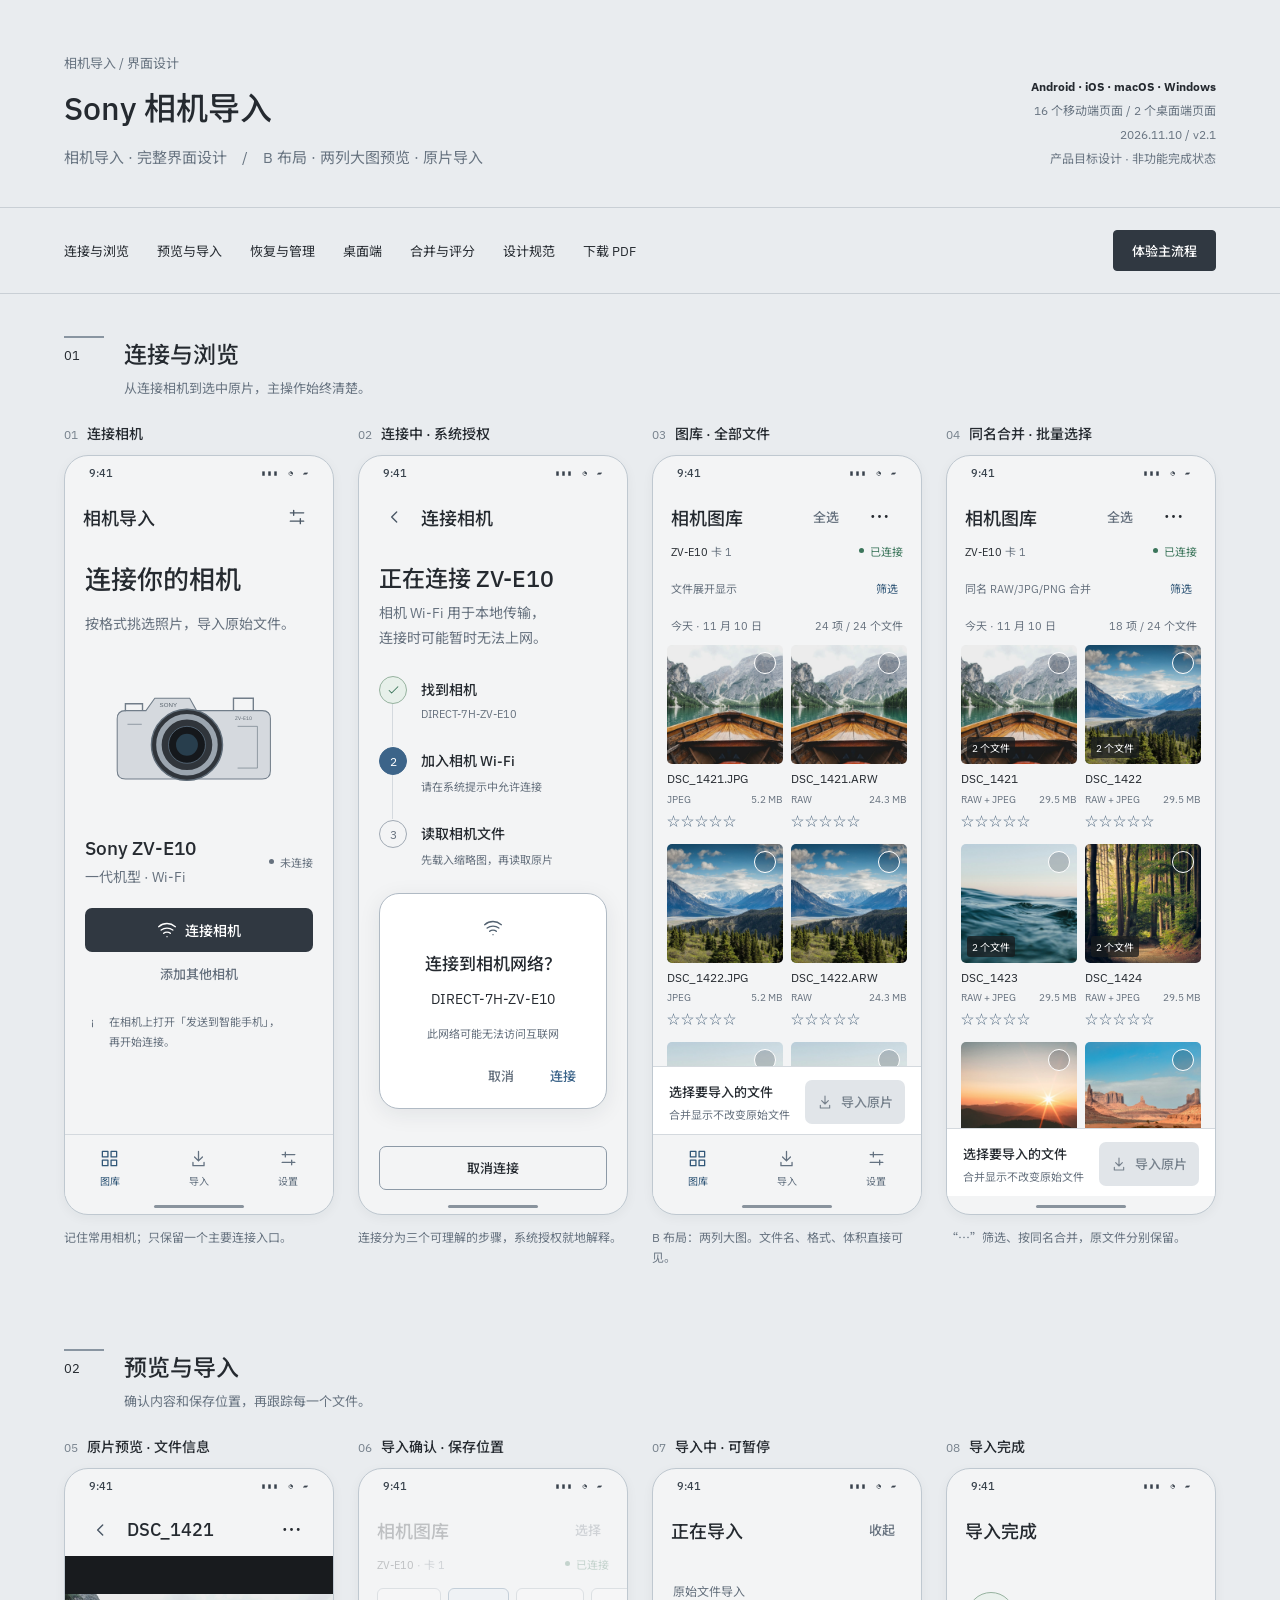
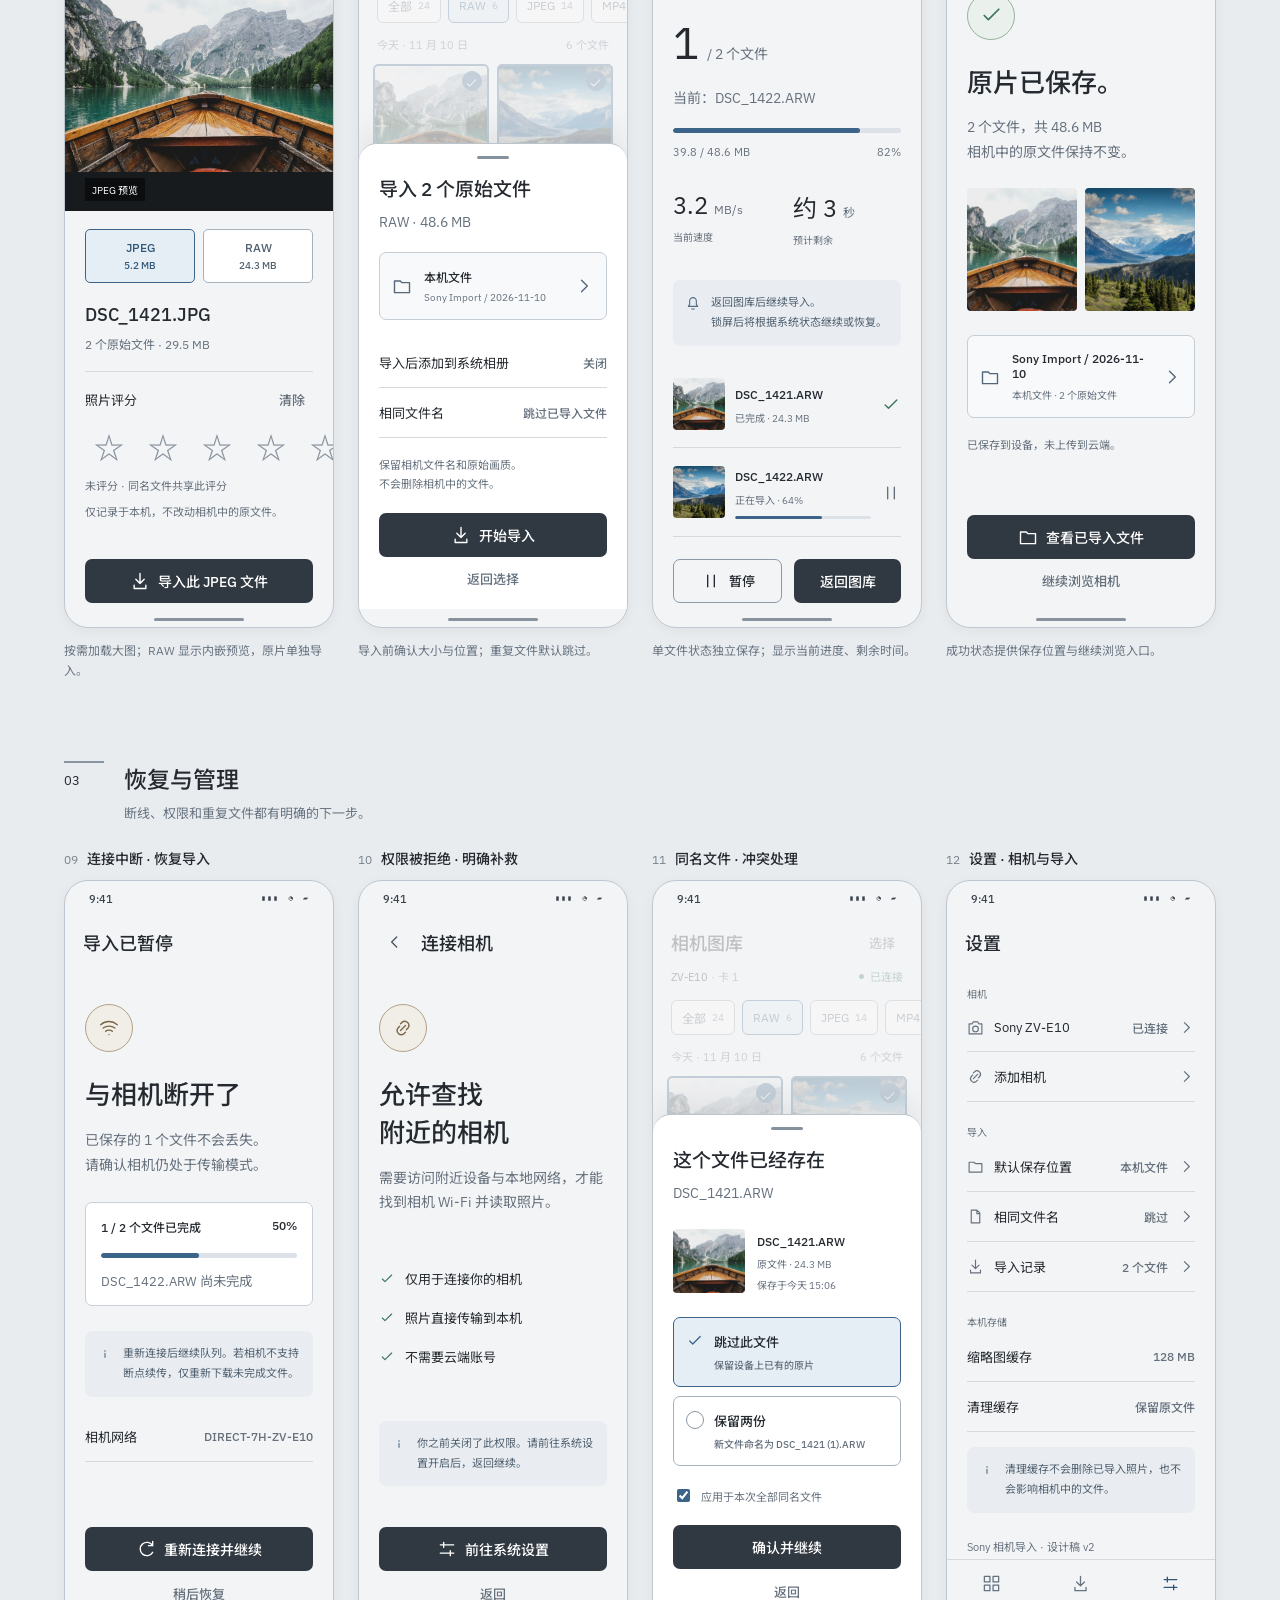
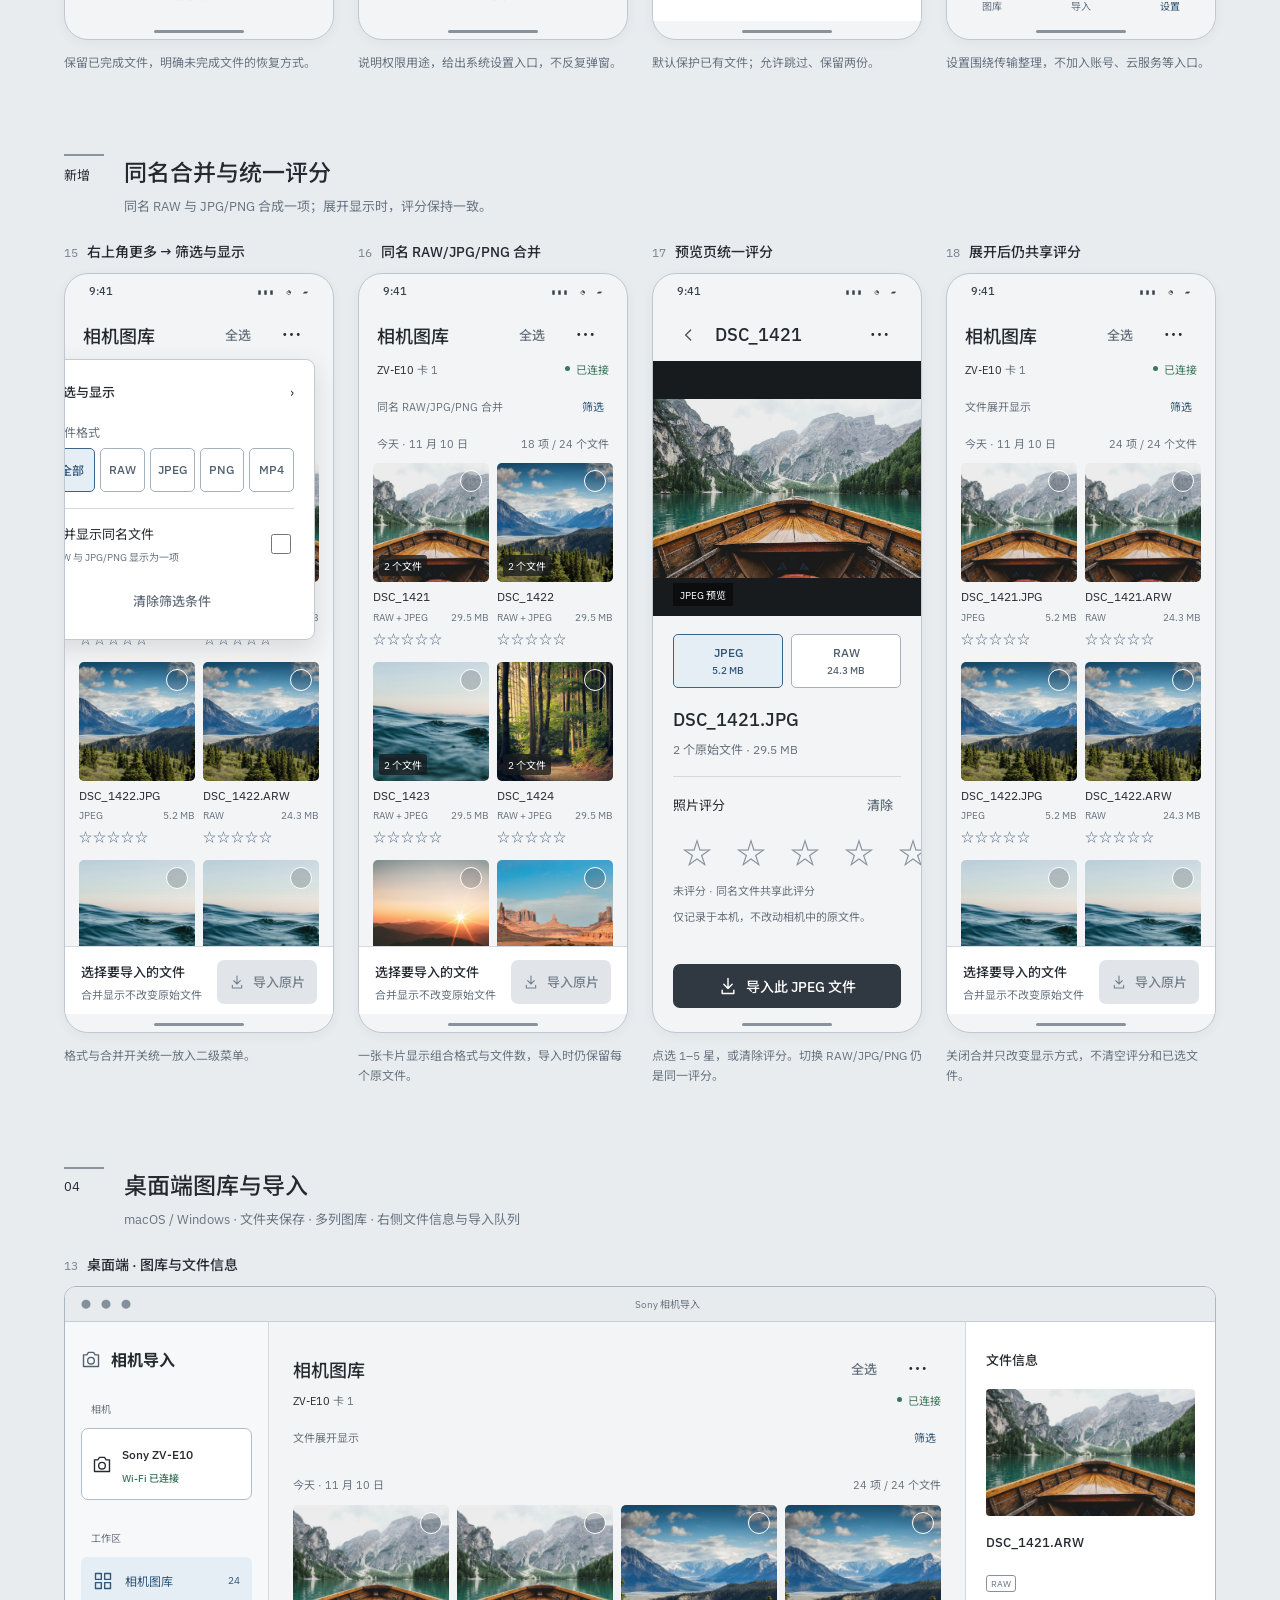
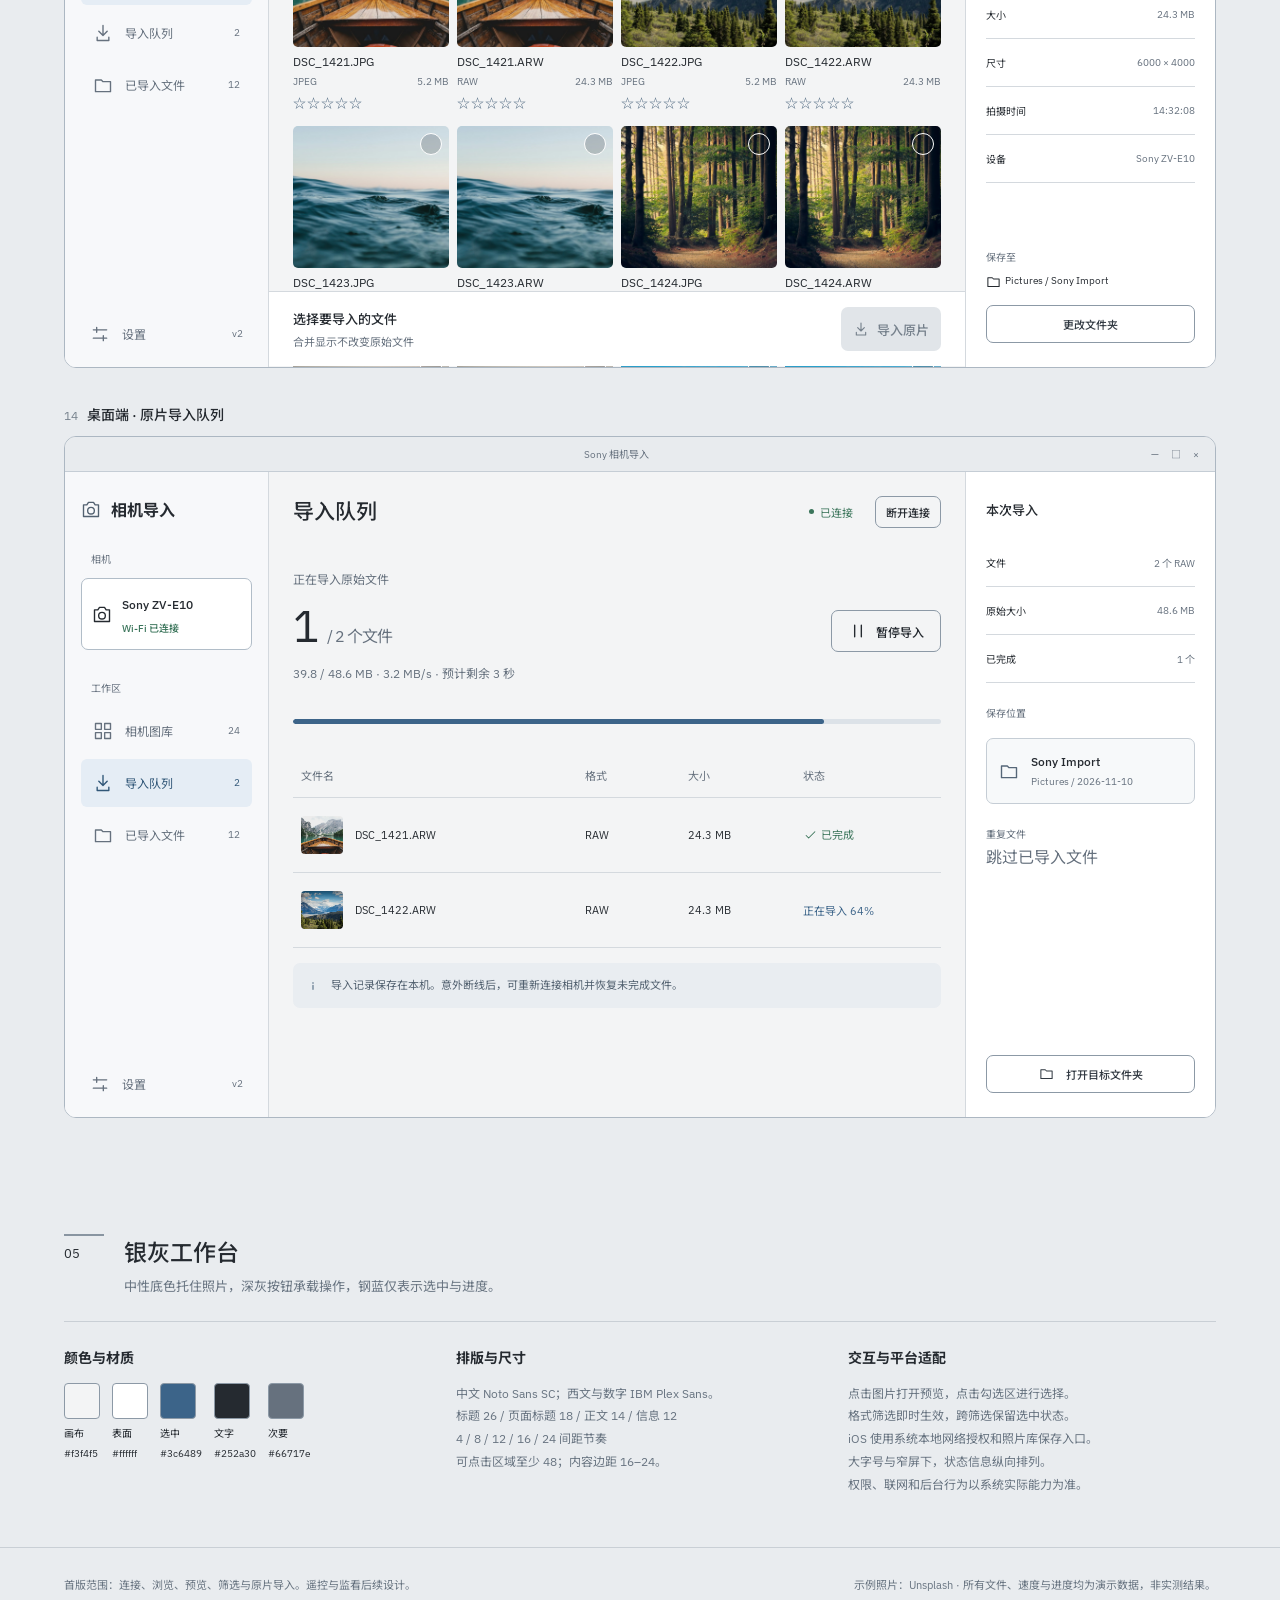
==== docs/design/sony-transfer/index.html @ 26886d0c "docs: define preview-first requirements and acceptance criteria (cherry picked from commit 8cb09dfd3" ====
<!doctype html><html lang="zh-CN"><head><meta charset="UTF-8"><link rel="icon" href="data:,"><meta name="viewport" content="width=device-width, initial-scale=1"><title>Sony 相机导入 · 完整设计稿</title><style>
:root{--canvas:#f3f4f5;--surface:#ffffff;--raised:#eceff2;--accent:#3c6489;--text:#252a30;--muted:#66717e;--line:#d4d9de;--success:#3b755b}*{box-sizing:border-box}body{margin:0;background:#e9ecef;color:#252a30;font-family:"PingFang SC","Noto Sans CJK SC","Microsoft YaHei",sans-serif;-webkit-font-smoothing:antialiased}button{font:inherit;cursor:pointer}button:focus-visible,a:focus-visible{outline:2px solid var(--accent);outline-offset:3px}a{color:inherit;text-decoration:none}.board-header{padding:52px 64px 36px;border-bottom:1px solid #c9cfd5;display:flex;align-items:flex-end;justify-content:space-between;gap:40px}.board-header .kicker{font-size:12px;letter-spacing:2px;margin:0 0 14px}.board-header h1{font-size:38px;line-height:1.2;letter-spacing:-1.5px;margin:0 0 16px}.board-header p{font-size:15px;color:#687481;line-height:1.8;margin:0}.board-meta{text-align:right;font-size:12px;color:#687481;line-height:2}.board-meta b{color:#252a30;display:block}.boardnav{padding:22px 64px;display:flex;gap:28px;align-items:center;font-size:13px;border-bottom:1px solid #c9cfd5;background:#e9ecef}.boardnav a:hover{text-decoration:underline}.boardnav button{margin-left:auto;border:1px solid #687481;background:#303841;color:#ffffff;padding:10px 18px;border-radius:4px}.board-section{padding:42px 64px 38px;max-width:1720px;margin:auto}.sectiontop{display:flex;align-items:flex-start;gap:20px;margin-bottom:26px}.sectionnum{font-size:13px;border-top:2px solid #7a8794;padding-top:9px;width:40px}.sectiontop h2{font-size:24px;letter-spacing:-.6px;margin:0 0 8px}.sectiontop p{font-size:13px;color:#687481;margin:0}.screens{display:grid;grid-template-columns:repeat(4,minmax(0,1fr));gap:24px}.screen-card{min-width:0}.screen-label{display:flex;gap:9px;align-items:baseline;margin:0 0 12px}.screen-label span{color:#77828d;font-size:12px}.screen-label h3{font-size:14px;margin:0;font-weight:600}.screen-note{font-size:12px;line-height:1.7;color:#687481;margin:13px 0 0}.phone{color:var(--text);background:var(--canvas);height:760px;width:100%;border:1px solid #c3cbd3;border-radius:24px;overflow:hidden;position:relative;display:flex;flex-direction:column;box-shadow:0 5px 13px #17222d0d}.osbar{height:35px;flex-shrink:0;display:flex;align-items:center;justify-content:space-between;padding:0 24px;font-size:11px}.osbar span{font-size:10px;letter-spacing:1px}.phone-content{flex:1;overflow:hidden;position:relative;min-height:0}.apphead{height:52px;padding:0 18px;display:flex;align-items:center;gap:8px;flex-shrink:0}.apphead strong{font-size:18px;font-weight:600}.grow{flex:1}.ico{width:20px;height:20px;flex-shrink:0;vertical-align:middle}h1,h2,h3,p{margin-top:0}.phone h1{font-size:30px;font-weight:600;line-height:1.35;letter-spacing:-.6px;margin-bottom:12px}.phone h2{font-size:19px;line-height:1.5;margin-bottom:6px;font-weight:600}.phone .large{font-size:24px}.phone p{font-size:13px;margin-bottom:16px}.pad{padding:18px 20px}.leading{line-height:1.85}.muted{color:var(--muted)}.subtle{font-size:11px!important;color:var(--muted);line-height:1.7}.eyebrow{color:var(--accent);font-size:11px;display:block;letter-spacing:.6px;margin-bottom:12px}.primary,.secondary,.textbtn,.iconbtn{display:inline-flex;align-items:center;justify-content:center;gap:8px;border-radius:7px;min-height:44px;padding:10px 16px;border:0;font-size:13px;font-weight:600;white-space:nowrap}.primary{background:var(--accent);color:#ffffff}.secondary{border:1px solid #85919d;background:transparent;color:var(--text)}.textbtn{background:transparent;color:var(--muted);padding:6px 8px}.iconbtn{min-width:36px;background:transparent;color:inherit;padding:6px}.iconbtn .ico .ico{width:18px}.full{width:100%}.accent{color:var(--accent)!important}.primary:disabled{background:#e1e5e9;color:#76818c;cursor:default}.primary:hover:not(:disabled){background:#424e5b}.secondary:hover{background:#e5eaf0}.textbtn:hover{color:var(--text)}.camera-drawing{display:block;width:90%;height:159px;margin:12px auto 22px}.deviceheading{display:flex;align-items:center;justify-content:space-between;gap:12px;margin-bottom:18px}.deviceheading h2{margin-bottom:3px}.deviceheading p{font-size:12px;margin:0}.status{display:inline-flex;gap:6px;align-items:center;font-size:11px;color:var(--success);white-space:nowrap}.status i{width:5px;height:5px;border-radius:50%;background:currentColor}.status.warn{color:var(--muted)}.plaininfo{font-size:11px;color:var(--muted);display:flex;gap:9px;align-items:flex-start;margin-top:17px;line-height:1.8}.plaininfo .ico{width:15px;height:15px;margin-top:3px}.bottomnav{height:62px;display:flex;border-top:1px solid var(--line);padding-top:6px;flex-shrink:0}.bottomnav button{flex:1;background:transparent;border:0;color:var(--muted);display:flex;flex-direction:column;gap:5px;align-items:center;justify-content:center;font-size:10px}.bottomnav .active{color:var(--accent)}.bottomnav .ico{width:19px;height:19px}.home-indicator{height:18px;position:relative;flex-shrink:0}.home-indicator:after{content:'';display:block;position:absolute;bottom:6px;width:90px;height:3px;border-radius:4px;background:#89939d;left:50%;transform:translateX(-50%)}.steps{margin:26px 0}.steps>div{display:flex;gap:14px;position:relative;padding-bottom:26px;align-items:flex-start}.steps>div:last-child{padding-bottom:0}.steps>div:not(:last-child):before{content:'';position:absolute;left:13px;top:28px;bottom:1px;border-left:1px solid var(--line)}.steps>div>span{width:28px;height:28px;border:1px solid #a1aab4;border-radius:50%;display:flex;align-items:center;justify-content:center;color:var(--muted);font-size:12px}.steps .done>span{background:#e7f0ea;color:var(--success);border-color:#96b29f}.steps .current>span{background:var(--accent);border-color:var(--accent);color:#ffffff}.steps b{font-size:14px;display:block;line-height:28px}.steps small{display:block;font-size:11px;color:var(--muted);margin-top:3px}.steps .ico{width:15px;height:15px}.sysdialog{background:#ffffff;padding:22px 22px 10px;border-radius:20px;text-align:center;border:1px solid #9ba6b1}.sysdialog b{display:block;font-size:17px;margin:12px 0}.sysdialog p{margin:0 0 10px}.sysdialog small{font-size:11px;color:var(--muted)}.sysdialog>div{display:flex;justify-content:flex-end;gap:20px;margin-top:12px}.systemicon{color:var(--accent)}.footerpad{padding:10px 20px 6px;flex-shrink:0}.cameraline{padding:0 18px 8px;display:flex;justify-content:space-between;align-items:center;font-size:11px}.chips{display:flex;gap:7px;padding:8px 18px 10px;white-space:nowrap}.chip{display:flex;align-items:center;gap:6px;background:transparent;color:var(--muted);border:1px solid #87929e;border-radius:6px;padding:8px 10px;font-size:11px;min-height:35px}.chip span{font-size:10px;opacity:.85}.chip.chosen{background:#e5edf5;border-color:var(--accent);color:var(--accent)}.datebar{display:flex;justify-content:space-between;gap:8px;color:var(--muted);font-size:10px;padding:3px 18px 12px}.grid{display:grid;grid-template-columns:1fr 1fr;gap:12px 8px;padding:0 14px 20px}.tile{display:block;width:100%;padding:0 0 5px;text-align:left;border:none;border-radius:5px;background:transparent;color:var(--text);overflow:hidden;min-width:0}.thumb{height:119px;position:relative;border-radius:5px;overflow:hidden;background:var(--raised)}img{object-fit:cover;display:block;max-width:100%}.thumb img{height:100%;width:100%}.tick{position:absolute;right:7px;top:7px;width:20px;height:20px;border:1.5px solid #ffffffdc;border-radius:50%;background:#0002}.selected .tick{border-color:var(--accent);background:var(--accent);color:#ffffff}.tick .ico{width:15px;height:15px;margin:1px}.selected .thumb{outline:2px solid var(--accent);outline-offset:-2px}.fileinfo{display:flex;align-items:center;gap:4px;padding-top:7px;justify-content:space-between;font-size:10px;white-space:nowrap}.fileinfo span{overflow:hidden;text-overflow:ellipsis}.fileinfo em,.format{font-style:normal;font-size:9px;color:var(--muted);border:1px solid #87929e;border-radius:3px;padding:2px 4px}.tile>small{display:block;font-size:9px;color:var(--muted);padding-top:3px}.duration{position:absolute;bottom:6px;left:6px;background:#151a14bf;font-size:9px;padding:3px 5px;border-radius:3px}.duration .ico{width:11px;height:11px;margin-right:3px}.selection{display:flex;gap:10px;align-items:center;justify-content:space-between;padding:13px 16px 10px;border-top:1px solid var(--line);background:var(--canvas);flex-shrink:0}.selection b{font-size:12px;display:block}.selection small{font-size:10px;color:var(--muted);display:block;margin-top:5px}.selection .primary{padding:9px 12px;font-size:12px}.selection .ico{width:16px;height:16px}.preview-image{height:295px;display:flex;align-items:center;position:relative;background:#090b08}.preview-image img{width:100%}.preview-image>span{position:absolute;bottom:10px;left:20px;color:#f4f4f0;font-size:10px;background:#0008;padding:4px 7px}.metadata{padding-top:20px}.metadata .deviceheading{margin-bottom:6px}.metagrid{display:grid;grid-template-columns:1fr 1fr;gap:20px 12px;padding:18px 0;border-top:1px solid var(--line)}.metagrid small{font-size:10px;display:block;color:var(--muted);margin-bottom:7px}.metagrid b{font-size:12px;font-weight:500}.dimmed{opacity:.25;pointer-events:none}.sheet{position:absolute;bottom:0;left:0;right:0;border-radius:18px 18px 0 0;background:#ffffff;border-top:1px solid #9ba6b1;padding:12px 20px 8px;box-shadow:0 -20px 40px #0003}.sheet h2{margin-top:16px}.handle{display:block;width:32px;height:3px;border-radius:4px;background:#85919d;margin:0 auto 8px}.destination{display:flex;align-items:center;gap:12px;padding:15px 12px;border:1px solid #b0bac4;border-radius:7px;margin:18px 0}.destination>div{flex:1}.destination b{display:block;font-size:12px;font-weight:500}.destination small{display:block;color:var(--muted);font-size:10px;margin-top:6px}.destination .ico{color:var(--accent)}.settingrow{display:flex;align-items:center;gap:10px;padding:15px 0;border-bottom:1px solid var(--line);font-size:12px;min-height:48px}.settingrow>span{flex:1}.settingrow b{font-weight:400;color:var(--muted);font-size:11px;white-space:nowrap}.settingrow .ico{width:17px;height:17px;color:var(--muted)}.sheet .subtle{margin:18px 0}.progress-summary{padding:8px 0 18px}.bigcount{font-size:48px;font-weight:500;letter-spacing:-2px;margin:15px 0}.bigcount span{font-size:15px;color:var(--muted);letter-spacing:0;margin-left:8px}.track{height:5px;background:#dce2e8;border-radius:5px;margin:18px 0 12px;overflow:hidden}.track i{display:block;height:100%;background:var(--accent);border-radius:5px}.between{display:flex;justify-content:space-between;font-size:11px}.speed{display:flex;gap:50px;margin-top:30px}.speed b{display:block;font-size:24px;font-weight:500}.speed b small{font-size:12px;color:var(--muted)}.speed span{display:block;font-size:10px;color:var(--muted);margin-top:8px}.inline-note{display:flex;align-items:flex-start;gap:10px;background:#e9edf1;padding:13px 12px;border-radius:7px;font-size:11px;color:var(--muted);line-height:1.8;margin:15px 0}.inline-note .ico{height:16px;width:16px;margin-top:2px;color:var(--accent)}.queueitem{display:flex;align-items:center;gap:10px;padding:17px 0;border-bottom:1px solid var(--line)}.queueitem>img{width:52px;height:52px;border-radius:4px}.queueitem>div{flex:1;min-width:0}.queueitem b{font-size:12px;font-weight:500}.queueitem small{display:block;font-size:10px;color:var(--muted);margin-top:7px}.thin{height:3px;margin:9px 0 0}.success{color:var(--success)}.buttonrow{display:flex;gap:12px}.buttonrow button{flex:1}.complete-mark,.warning-mark{width:48px;height:48px;border:1px solid #96b29f;display:flex;align-items:center;justify-content:center;border-radius:50%;margin:18px 0 24px;color:var(--success)}.complete-mark .ico{width:25px;height:25px}.warning-mark{color:var(--accent);border-color:#b2a285}.image-pair{display:grid;grid-template-columns:1fr 1fr;gap:8px;margin:24px 0}.image-pair img{height:123px;border-radius:4px;width:100%}.compact{margin:25px 0;padding:15px;background:var(--surface);border:1px solid var(--line);border-radius:7px}.compact b{font-size:12px}.permission-list{padding:15px 0;margin:20px 0}.permission-list>div{font-size:13px;display:flex;align-items:center;gap:10px;margin:19px 0}.permission-list .ico{width:16px;color:var(--success)}.conflict{display:flex;gap:12px;align-items:center;margin:24px 0}.conflict img{width:72px;height:64px;border-radius:4px}.conflict b{font-size:12px}.conflict small{font-size:10px;color:var(--muted);display:block;margin-top:6px}.option{display:flex;gap:10px;align-items:flex-start;width:100%;text-align:left;background:transparent;border:1px solid #a8b2bd;border-radius:7px;padding:14px 12px;color:var(--text);margin-bottom:9px}.option b{display:block;font-size:13px;font-weight:500}.option small{display:block;font-size:10px;color:var(--muted);margin-top:6px}.picked{border-color:var(--accent);background:#e5edf5}.picked .ico{width:18px;height:18px;color:var(--accent)}.radio{border:1px solid #8b97a3;width:18px;height:18px;border-radius:50%;flex-shrink:0}.applyall{font-size:11px;color:var(--muted);display:flex;align-items:center;gap:8px;margin:20px 0}input{accent-color:var(--accent)}.sectioncaption{font-size:10px;color:var(--muted);margin:22px 0 3px}.sectioncaption:first-child{margin-top:0}.version{margin-top:25px}.desktop{background:var(--canvas);border:1px solid #acb7c2;border-radius:12px;color:var(--text);overflow:hidden;margin-bottom:36px}.windowbar{height:35px;border-bottom:1px solid var(--line);background:#ffffff;display:flex;align-items:center;justify-content:space-between;padding:0 16px;font-size:10px;color:var(--muted)}.windowdots{letter-spacing:4px;color:#83909c}.desktopbody{display:flex;height:645px}.sidebar{width:204px;flex-shrink:0;border-right:1px solid var(--line);padding:25px 16px;position:relative}.desktopbrand{display:flex;gap:10px;align-items:center;font-size:16px}.desktopbrand .ico{color:var(--accent)}.sidegroup{margin:30px 10px 12px;font-size:10px;color:var(--muted)}.sidecamera{border:1px solid #b0bac4;border-radius:7px;width:100%;background:#eef2f6;color:var(--text);padding:14px 10px;display:flex;gap:10px;align-items:center;text-align:left}.sidecamera b{font-size:12px;font-weight:500}.sidecamera small{display:block;font-size:10px;color:var(--success);margin-top:7px}.sideitem{width:100%;background:transparent;border:none;display:flex;gap:12px;align-items:center;color:var(--muted);padding:14px 12px;font-size:12px;border-radius:6px;margin-bottom:4px}.sideitem span{margin-left:auto;font-size:10px}.sideitem.on{background:#e5edf5;color:var(--accent)}.sidebottom{position:absolute;left:25px;right:25px;bottom:23px;display:flex;gap:12px;align-items:center;font-size:12px;color:var(--muted)}.sidebottom span{margin-left:auto;font-size:10px}.workspace{flex:1;min-width:0;padding:24px}.desktophead{display:flex;align-items:center;gap:22px}.desktophead h2{font-size:21px;line-height:1;margin:0}.desktophead .secondary{font-size:11px;min-height:32px;padding:5px 10px}.desktoptools{display:flex;align-items:center;justify-content:space-between;margin-top:16px}.desktoptools .chips{padding:8px 0}.workspace>.datebar{padding:13px 0}.desktopgrid{display:grid;grid-template-columns:repeat(4,1fr);gap:16px 12px}.desktopgrid .thumb{height:142px}.desktopgrid .tile small{font-size:10px}.desktopgrid .fileinfo{font-size:11px}.desktopselection{display:flex;align-items:center;gap:12px;margin-top:20px;padding-top:18px;border-top:1px solid var(--line)}.desktopselection b{font-size:12px}.desktopselection p{font-size:10px;margin:7px 0}.desktopselection button{font-size:11px;min-height:38px}.inspector{width:250px;flex-shrink:0;border-left:1px solid var(--line);padding:28px 20px;position:relative;background:#f9fafb}.inspector h3{font-size:13px;font-weight:500;margin:0 0 20px}.inspector>img{height:127px;width:100%;border-radius:4px;margin:0 0 18px}.inspector .settingrow{font-size:10px}.inspector .settingrow b{font-size:10px}.inspectorbottom{position:absolute;bottom:24px;left:20px;right:20px;font-size:10px}.inspectorbottom p{font-size:10px;margin:10px 0 16px}.inspectorbottom .ico{width:15px;height:15px;margin-right:4px}.inspectorbottom button{font-size:11px;min-height:36px}.desktop-progress{display:flex;justify-content:space-between;align-items:center;margin:42px 0 26px}.desktop-progress h1{font-size:44px;margin:10px 0;letter-spacing:-1px}.desktop-progress h1 span{font-size:16px;color:var(--muted);font-weight:400}.desktop-progress p{font-size:12px}.desktop-progress button{font-size:12px;min-height:38px}.tablehead,.tablerow{display:grid;grid-template-columns:2.1fr .7fr .8fr 1fr;gap:12px;align-items:center;font-size:11px}.tablehead{color:var(--muted);padding:20px 8px 14px;border-bottom:1px solid var(--line);margin-top:23px}.tablerow{padding:18px 8px;border-bottom:1px solid var(--line)}.tablerow>span:first-child{display:flex;align-items:center;gap:12px}.tablerow img{width:42px;height:38px;border-radius:4px}.tablerow .ico{width:15px;height:15px}.tokens{display:grid;grid-template-columns:1fr 1fr 1fr;gap:24px;border-top:1px solid #c9cfd5;padding-top:25px}.tokens h3{font-size:14px;margin-bottom:16px}.tokens p{font-size:12px;line-height:1.9;color:#687481}.swatches{display:flex;gap:12px}.swatch{height:36px;width:36px;border-radius:4px;border:1px solid #8c99a6}.swatchlabel{font-size:10px;line-height:2;margin-top:5px}.board-footer{font-size:11px;color:#687481;border-top:1px solid #c9cfd5;padding:28px 64px;display:flex;justify-content:space-between;line-height:1.8}.viewer{border:0;padding:0;background:#e9ecef;width:460px;max-width:95vw;max-height:95vh;border-radius:14px;overflow:auto}.viewer::backdrop{background:#000b}.viewer-toolbar{padding:12px;display:flex;justify-content:space-between;align-items:center;font-size:12px}.viewer-toolbar button{border:1px solid #8c99a6;background:transparent;border-radius:4px;padding:7px 12px}.viewer .phone{width:360px;max-width:100%;margin:0 auto 16px}.viewer .screen-label,.viewer .screen-note{display:none}@media(max-width:1250px){.screens{grid-template-columns:repeat(2,minmax(0,1fr));max-width:760px;margin:auto}.phone{width:360px;max-width:100%;margin:auto}.board-section{padding:35px 28px}.desktop{min-width:1300px}.desktopwrap{overflow:auto}.board-header{padding:36px 28px}.boardnav{padding:18px 28px}.tokens{grid-template-columns:1fr}.board-meta{display:none}.board-header h1{font-size:30px}}@media(max-width:650px){.screens{grid-template-columns:1fr;max-width:360px}.boardnav{flex-wrap:wrap;gap:16px}.boardnav button{margin-left:0}.board-header h1{font-size:28px}.board-footer{padding:24px;display:block}.phone{height:760px}.sectiontop p{line-height:1.8}.board-section{padding-left:18px;padding-right:18px}}@media print{@page{size:1680px 1180px;margin:0}body{background:#e9ecef;print-color-adjust:exact;-webkit-print-color-adjust:exact}.board-header{padding:28px 64px}.boardnav{display:none}.board-section{break-before:page;padding:35px 64px 20px;max-width:none}.board-section:first-of-type{break-before:auto}.phone{height:760px}.board-footer{display:none}.desktop-section{break-before:page}.desktop{break-inside:avoid}.desktop-section .desktop{margin-bottom:35px}.tokens-section{break-before:page}.viewer{display:none} .screen-note{font-size:11px}}
.phone-content{overflow:auto;scrollbar-width:none}.phone-content::-webkit-scrollbar{display:none}.chips{overflow-x:auto;scrollbar-width:none}.phone p{font-size:14px}.fileinfo{font-size:11px}.tile>small{font-size:10px}.fileinfo em{font-size:10px}.chip{font-size:12px}.settingrow{font-size:13px}.settingrow b{font-size:12px}.phone-content:has(.sheet){overflow:hidden}</style><link rel="stylesheet" href="theme-v2.css"><link rel="stylesheet" href="gallery-pairing.css"></head><body><header class="board-header"><div><p class="kicker">相机导入 / 界面设计</p><h1>Sony 相机导入</h1><p>相机导入 · 完整界面设计　/　B 布局 · 两列大图预览 · 原片导入</p></div><div class="board-meta"><b>Android · iOS · macOS · Windows</b>16 个移动端页面 / 2 个桌面端页面<br>2026.11.10 / v2.1<br>产品目标设计 · 非功能完成状态</div></header><nav class="boardnav"><a href="#flow1">连接与浏览</a><a href="#flow2">预览与导入</a><a href="#flow3">恢复与管理</a><a href="#desktop">桌面端</a><a href="#pairing">合并与评分</a><a href="#system">设计规范</a><a href="exports/v2.1/sony-camera-design-v2.1.pdf" download>下载 PDF</a><button data-to="1">体验主流程</button></nav><section class="board-section" id="flow1"><div class="sectiontop"><span class="sectionnum">01</span><div><h2>连接与浏览</h2><p>从连接相机到选中原片，主操作始终清楚。</p></div></div><div class="screens"><article class="screen-card" id="screen-1"><div class="screen-label"><span>01</span><h3>连接相机</h3></div><div class="phone " data-screen="1"><div class="osbar"><b>9:41</b><span>▮▮▮ &nbsp; ◔ &nbsp; ▰</span></div><div class="phone-content"><div class="apphead"><strong>相机导入</strong><span class="grow"></span><button class="iconbtn" aria-label="设置" data-to="12"><svg class="ico" viewBox="0 0 24 24" fill="none" stroke="currentColor" stroke-width="1.65" stroke-linecap="round" stroke-linejoin="round"><path d="M4 7h16M4 17h16M8 4v6m8 4v6"/></svg></button></div><div class="pad"><h1>连接你的相机</h1><p class="muted leading">按格式挑选照片，导入原始文件。</p><svg class="camera-drawing" viewBox="0 0 300 170" fill="none"><path d="M43 53h30l13-18h51l10 18h96q12 0 12 12v76q0 12-12 12H43q-12 0-12-12V65q0-12 12-12Z" fill="#d5d9de" stroke="#717d89" stroke-width="1.5"/><path d="M201 52V35h29v18M43 54V43h25v10" stroke="#717d89" stroke-width="2"/><circle cx="133" cy="103" r="52" fill="#30353b" stroke="#606d79" stroke-width="2"/><circle cx="133" cy="103" r="41" stroke="#9ba5af" stroke-width="8"/><circle cx="133" cy="103" r="27" fill="#15181c" stroke="#667b8f"/><circle cx="133" cy="103" r="16" fill="#283e4d"/><path d="M207 76h29v61h-29M46 73h21" stroke="#717d89"/><text x="93" y="47" fill="#59636d" font-size="9" font-family="sans-serif">SONY</text><text x="203" y="67" fill="#59636d" font-size="7">ZV-E10</text></svg><div class="deviceheading"><div><h2>Sony ZV-E10</h2><p class="muted">一代机型 · Wi-Fi</p></div><span class="status warn"><i></i>未连接</span></div><button class="primary full" data-to="2"><svg class="ico" viewBox="0 0 24 24" fill="none" stroke="currentColor" stroke-width="1.65" stroke-linecap="round" stroke-linejoin="round"><path d="M2 8c6-5 14-5 20 0M5 12c4-3 10-3 14 0m-11 4c2-2 6-2 8 0m-4 4h.01"/></svg>连接相机</button><button class="textbtn full" data-to="2">添加其他相机</button><div class="plaininfo"><svg class="ico" viewBox="0 0 24 24" fill="none" stroke="currentColor" stroke-width="1.65" stroke-linecap="round" stroke-linejoin="round"><path d="M12 11v6m0-10v1"/></svg><span>在相机上打开「发送到智能手机」，<br>再开始连接。</span></div></div></div><div class="bottomnav"><button data-to="3" class="active"><svg class="ico" viewBox="0 0 24 24" fill="none" stroke="currentColor" stroke-width="1.65" stroke-linecap="round" stroke-linejoin="round"><path d="M3 3h7v7H3zM14 3h7v7h-7zM3 14h7v7H3zM14 14h7v7h-7z"/></svg><span>图库</span></button><button data-to="7" class=""><svg class="ico" viewBox="0 0 24 24" fill="none" stroke="currentColor" stroke-width="1.65" stroke-linecap="round" stroke-linejoin="round"><path d="M12 3v12m-5-5 5 5 5-5M5 17v4h14v-4"/></svg><span>导入</span></button><button data-to="12" class=""><svg class="ico" viewBox="0 0 24 24" fill="none" stroke="currentColor" stroke-width="1.65" stroke-linecap="round" stroke-linejoin="round"><path d="M4 7h16M4 17h16M8 4v6m8 4v6"/></svg><span>设置</span></button></div><div class="home-indicator"></div></div><p class="screen-note">记住常用相机；只保留一个主要连接入口。</p></article><article class="screen-card" id="screen-2"><div class="screen-label"><span>02</span><h3>连接中 · 系统授权</h3></div><div class="phone " data-screen="2"><div class="osbar"><b>9:41</b><span>▮▮▮ &nbsp; ◔ &nbsp; ▰</span></div><div class="phone-content"><div class="apphead"><button class="iconbtn" aria-label="返回" data-to="1"><svg class="ico" viewBox="0 0 24 24" fill="none" stroke="currentColor" stroke-width="1.65" stroke-linecap="round" stroke-linejoin="round"><path d="m14 6-6 6 6 6"/></svg></button><strong>连接相机</strong><span class="grow"></span></div><div class="pad"><h2 class="large">正在连接 ZV-E10</h2><p class="muted leading">相机 Wi-Fi 用于本地传输，<br>连接时可能暂时无法上网。</p><div class="steps"><div class="done"><span><svg class="ico" viewBox="0 0 24 24" fill="none" stroke="currentColor" stroke-width="1.65" stroke-linecap="round" stroke-linejoin="round"><path d="m5 12 4 4L19 6"/></svg></span><div><b>找到相机</b><small>DIRECT-7H-ZV-E10</small></div></div><div class="current"><span>2</span><div><b>加入相机 Wi-Fi</b><small>请在系统提示中允许连接</small></div></div><div><span>3</span><div><b>读取相机文件</b><small>先载入缩略图，再读取原片</small></div></div></div><div class="sysdialog"><span class="systemicon"><svg class="ico" viewBox="0 0 24 24" fill="none" stroke="currentColor" stroke-width="1.65" stroke-linecap="round" stroke-linejoin="round"><path d="M2 8c6-5 14-5 20 0M5 12c4-3 10-3 14 0m-11 4c2-2 6-2 8 0m-4 4h.01"/></svg></span><b>连接到相机网络？</b><p>DIRECT-7H-ZV-E10</p><small>此网络可能无法访问互联网</small><div><button class="textbtn" data-to="1">取消</button><button class="textbtn accent" data-to="3">连接</button></div></div></div></div><div class="pad footerpad"><button class="secondary full" data-to="1">取消连接</button></div><div class="home-indicator"></div></div><p class="screen-note">连接分为三个可理解的步骤，系统授权就地解释。</p></article><article class="screen-card" id="screen-3"><div class="screen-label"><span>03</span><h3>图库 · 全部文件</h3></div><div class="phone " data-screen="3"><div class="osbar"><b>9:41</b><span>▮▮▮ &nbsp; ◔ &nbsp; ▰</span></div><div class="phone-content"><div class="apphead"><strong>相机图库</strong><span class="grow"></span><button class="textbtn" data-to="4">选择</button></div><div class="cameraline"><span>ZV-E10 <span class="muted">· 卡 1</span></span><span class="status "><i></i>已连接</span></div><div class="chips"><button class="chip chosen" data-to="3">全部<span>24</span></button><button class="chip " data-to="4">RAW<span>6</span></button><button class="chip " data-to="3">JPEG<span>14</span></button><button class="chip " data-to="3">MP4<span>4</span></button></div><div class="datebar"><span>今天 · 11 月 10 日</span><span>24 个文件</span></div><div class="grid"><button class="tile " data-to="5"><div class="thumb"><img src="assets/lake.jpg" alt="示例风景照片"><span class="tick" data-to="4"></span></div><div class="fileinfo"><span>DSC_1421.ARW</span><em>RAW</em></div><small>24.3 MB</small></button><button class="tile " data-to="5"><div class="thumb"><img src="assets/mountain.jpg" alt="示例风景照片"><span class="tick" data-to="4"></span></div><div class="fileinfo"><span>DSC_1422.JPG</span><em>JPEG</em></div><small>5.2 MB</small></button><button class="tile " data-to="5"><div class="thumb"><img src="assets/coast.jpg" alt="示例风景照片"><span class="tick" data-to="4"></span></div><div class="fileinfo"><span>DSC_1423.ARW</span><em>RAW</em></div><small>24.3 MB</small></button><button class="tile " data-to="5"><div class="thumb"><img src="assets/forest.jpg" alt="示例风景照片"><span class="tick" data-to="4"></span></div><div class="fileinfo"><span>DSC_1424.JPG</span><em>JPEG</em></div><small>5.2 MB</small></button><button class="tile " data-to="5"><div class="thumb"><img src="assets/road.jpg" alt="示例风景照片"><span class="tick" data-to="4"></span><span class="duration"><svg class="ico" viewBox="0 0 24 24" fill="none" stroke="currentColor" stroke-width="1.65" stroke-linecap="round" stroke-linejoin="round"><path d="m9 5 10 7-10 7z"/></svg>00:18</span></div><div class="fileinfo"><span>C0001.MP4</span><em>MP4</em></div><small>83.0 MB</small></button><button class="tile " data-to="5"><div class="thumb"><img src="assets/dunes.jpg" alt="示例风景照片"><span class="tick" data-to="4"></span></div><div class="fileinfo"><span>DSC_1426.JPG</span><em>JPEG</em></div><small>5.2 MB</small></button></div></div><div class="selection"><div><b>选择要导入的文件</b><small>不缩小，不转码</small></div><button class="primary" disabled><svg class="ico" viewBox="0 0 24 24" fill="none" stroke="currentColor" stroke-width="1.65" stroke-linecap="round" stroke-linejoin="round"><path d="M12 3v12m-5-5 5 5 5-5M5 17v4h14v-4"/></svg>导入原片</button></div><div class="bottomnav"><button data-to="3" class="active"><svg class="ico" viewBox="0 0 24 24" fill="none" stroke="currentColor" stroke-width="1.65" stroke-linecap="round" stroke-linejoin="round"><path d="M3 3h7v7H3zM14 3h7v7h-7zM3 14h7v7H3zM14 14h7v7h-7z"/></svg><span>图库</span></button><button data-to="7" class=""><svg class="ico" viewBox="0 0 24 24" fill="none" stroke="currentColor" stroke-width="1.65" stroke-linecap="round" stroke-linejoin="round"><path d="M12 3v12m-5-5 5 5 5-5M5 17v4h14v-4"/></svg><span>导入</span></button><button data-to="12" class=""><svg class="ico" viewBox="0 0 24 24" fill="none" stroke="currentColor" stroke-width="1.65" stroke-linecap="round" stroke-linejoin="round"><path d="M4 7h16M4 17h16M8 4v6m8 4v6"/></svg><span>设置</span></button></div><div class="home-indicator"></div></div><p class="screen-note">B 布局：两列大图。文件名、格式、体积直接可见。</p></article><article class="screen-card" id="screen-4"><div class="screen-label"><span>04</span><h3>同名合并 · 批量选择</h3></div><div class="phone " data-screen="4"><div class="osbar"><b>9:41</b><span>▮▮▮ &nbsp; ◔ &nbsp; ▰</span></div><div class="phone-content"><div class="apphead"><strong>相机图库</strong><span class="grow"></span><button class="textbtn" data-to="4">选择</button></div><div class="cameraline"><span>ZV-E10 <span class="muted">· 卡 1</span></span><span class="status "><i></i>已连接</span></div><div class="chips"><button class="chip " data-to="3">全部<span>24</span></button><button class="chip chosen" data-to="4">RAW<span>6</span></button><button class="chip " data-to="3">JPEG<span>14</span></button><button class="chip " data-to="3">MP4<span>4</span></button></div><div class="datebar"><span>今天 · 11 月 10 日</span><span>6 个文件</span></div><div class="grid"><button class="tile selected" data-to="5"><div class="thumb"><img src="assets/lake.jpg" alt="示例风景照片"><span class="tick" data-to="4"><svg class="ico" viewBox="0 0 24 24" fill="none" stroke="currentColor" stroke-width="1.65" stroke-linecap="round" stroke-linejoin="round"><path d="m5 12 4 4L19 6"/></svg></span></div><div class="fileinfo"><span>DSC_1421.ARW</span><em>RAW</em></div><small>24.3 MB</small></button><button class="tile selected" data-to="5"><div class="thumb"><img src="assets/mountain.jpg" alt="示例风景照片"><span class="tick" data-to="4"><svg class="ico" viewBox="0 0 24 24" fill="none" stroke="currentColor" stroke-width="1.65" stroke-linecap="round" stroke-linejoin="round"><path d="m5 12 4 4L19 6"/></svg></span></div><div class="fileinfo"><span>DSC_1422.ARW</span><em>RAW</em></div><small>24.3 MB</small></button><button class="tile " data-to="5"><div class="thumb"><img src="assets/coast.jpg" alt="示例风景照片"><span class="tick" data-to="4"></span></div><div class="fileinfo"><span>DSC_1423.ARW</span><em>RAW</em></div><small>24.3 MB</small></button><button class="tile " data-to="5"><div class="thumb"><img src="assets/forest.jpg" alt="示例风景照片"><span class="tick" data-to="4"></span></div><div class="fileinfo"><span>DSC_1424.ARW</span><em>RAW</em></div><small>24.3 MB</small></button><button class="tile " data-to="5"><div class="thumb"><img src="assets/road.jpg" alt="示例风景照片"><span class="tick" data-to="4"></span></div><div class="fileinfo"><span>DSC_1425.ARW</span><em>RAW</em></div><small>24.3 MB</small></button><button class="tile " data-to="5"><div class="thumb"><img src="assets/dunes.jpg" alt="示例风景照片"><span class="tick" data-to="4"></span></div><div class="fileinfo"><span>DSC_1426.ARW</span><em>RAW</em></div><small>24.3 MB</small></button></div></div><div class="selection"><div><b>已选 2 项</b><small>48.6 MB · 原始文件</small></div><button class="primary" data-to="6"><svg class="ico" viewBox="0 0 24 24" fill="none" stroke="currentColor" stroke-width="1.65" stroke-linecap="round" stroke-linejoin="round"><path d="M12 3v12m-5-5 5 5 5-5M5 17v4h14v-4"/></svg>导入原片</button></div><div class="home-indicator"></div></div><p class="screen-note">“…”筛选、按同名合并，原文件分别保留。</p></article></div></section><section class="board-section" id="flow2"><div class="sectiontop"><span class="sectionnum">02</span><div><h2>预览与导入</h2><p>确认内容和保存位置，再跟踪每一个文件。</p></div></div><div class="screens"><article class="screen-card" id="screen-5"><div class="screen-label"><span>05</span><h3>原片预览 · 文件信息</h3></div><div class="phone " data-screen="5"><div class="osbar"><b>9:41</b><span>▮▮▮ &nbsp; ◔ &nbsp; ▰</span></div><div class="phone-content"><div class="apphead"><button class="iconbtn" aria-label="返回" data-to="3"><svg class="ico" viewBox="0 0 24 24" fill="none" stroke="currentColor" stroke-width="1.65" stroke-linecap="round" stroke-linejoin="round"><path d="m14 6-6 6 6 6"/></svg></button><strong>DSC_1421.ARW</strong><span class="grow"></span><button class="textbtn" data-to="5">2 / 24</button></div><div class="preview-image"><img src="assets/lake.jpg" alt="湖畔示例照片"><span>RAW 内嵌预览</span></div><div class="pad metadata"><div class="deviceheading"><h2>DSC_1421.ARW</h2><span class="format">RAW</span></div><p class="muted">2026 年 11 月 10 日　14:32</p><div class="metagrid"><div><small>文件大小</small><b>24.3 MB</b></div><div><small>原片尺寸</small><b>6000 × 4000</b></div><div><small>相机</small><b>Sony ZV-E10</b></div><div><small>保存状态</small><b>尚未导入</b></div></div><p class="subtle">预览画质不代表原始文件画质</p></div></div><div class="pad footerpad"><button class="primary full" data-to="6"><svg class="ico" viewBox="0 0 24 24" fill="none" stroke="currentColor" stroke-width="1.65" stroke-linecap="round" stroke-linejoin="round"><path d="M12 3v12m-5-5 5 5 5-5M5 17v4h14v-4"/></svg>导入原片</button></div><div class="home-indicator"></div></div><p class="screen-note">按需加载大图；RAW 显示内嵌预览，原片单独导入。</p></article><article class="screen-card" id="screen-6"><div class="screen-label"><span>06</span><h3>导入确认 · 保存位置</h3></div><div class="phone " data-screen="6"><div class="osbar"><b>9:41</b><span>▮▮▮ &nbsp; ◔ &nbsp; ▰</span></div><div class="phone-content"><div class="dimmed"><div class="apphead"><strong>相机图库</strong><span class="grow"></span><button class="textbtn" data-to="4">选择</button></div><div class="cameraline"><span>ZV-E10 <span class="muted">· 卡 1</span></span><span class="status "><i></i>已连接</span></div><div class="chips"><button class="chip " data-to="3">全部<span>24</span></button><button class="chip chosen" data-to="4">RAW<span>6</span></button><button class="chip " data-to="3">JPEG<span>14</span></button><button class="chip " data-to="3">MP4<span>4</span></button></div><div class="datebar"><span>今天 · 11 月 10 日</span><span>6 个文件</span></div><div class="grid"><button class="tile selected" data-to="5"><div class="thumb"><img src="assets/lake.jpg" alt="示例风景照片"><span class="tick" data-to="4"><svg class="ico" viewBox="0 0 24 24" fill="none" stroke="currentColor" stroke-width="1.65" stroke-linecap="round" stroke-linejoin="round"><path d="m5 12 4 4L19 6"/></svg></span></div><div class="fileinfo"><span>DSC_1421.ARW</span><em>RAW</em></div><small>24.3 MB</small></button><button class="tile selected" data-to="5"><div class="thumb"><img src="assets/mountain.jpg" alt="示例风景照片"><span class="tick" data-to="4"><svg class="ico" viewBox="0 0 24 24" fill="none" stroke="currentColor" stroke-width="1.65" stroke-linecap="round" stroke-linejoin="round"><path d="m5 12 4 4L19 6"/></svg></span></div><div class="fileinfo"><span>DSC_1422.ARW</span><em>RAW</em></div><small>24.3 MB</small></button><button class="tile " data-to="5"><div class="thumb"><img src="assets/coast.jpg" alt="示例风景照片"><span class="tick" data-to="4"></span></div><div class="fileinfo"><span>DSC_1423.ARW</span><em>RAW</em></div><small>24.3 MB</small></button><button class="tile " data-to="5"><div class="thumb"><img src="assets/forest.jpg" alt="示例风景照片"><span class="tick" data-to="4"></span></div><div class="fileinfo"><span>DSC_1424.ARW</span><em>RAW</em></div><small>24.3 MB</small></button><button class="tile " data-to="5"><div class="thumb"><img src="assets/road.jpg" alt="示例风景照片"><span class="tick" data-to="4"></span></div><div class="fileinfo"><span>DSC_1425.ARW</span><em>RAW</em></div><small>24.3 MB</small></button><button class="tile " data-to="5"><div class="thumb"><img src="assets/dunes.jpg" alt="示例风景照片"><span class="tick" data-to="4"></span></div><div class="fileinfo"><span>DSC_1426.ARW</span><em>RAW</em></div><small>24.3 MB</small></button></div></div><div class="sheet"><span class="handle"></span><h2>导入 2 个原始文件</h2><p class="muted">RAW · 48.6 MB</p><div class="destination"><svg class="ico" viewBox="0 0 24 24" fill="none" stroke="currentColor" stroke-width="1.65" stroke-linecap="round" stroke-linejoin="round"><path d="M3 6h7l2 2h9v12H3z"/></svg><div><b>本机文件</b><small>Sony Import / 2026-11-10</small></div><svg class="ico" viewBox="0 0 24 24" fill="none" stroke="currentColor" stroke-width="1.65" stroke-linecap="round" stroke-linejoin="round"><path d="m9 5 7 7-7 7"/></svg></div><div class="settingrow" ><span>导入后添加到系统相册</span><b>关闭</b></div><div class="settingrow" ><span>相同文件名</span><b>跳过已导入文件</b></div><p class="subtle leading">保留相机文件名和原始画质。<br>不会删除相机中的文件。</p><button class="primary full" data-to="7"><svg class="ico" viewBox="0 0 24 24" fill="none" stroke="currentColor" stroke-width="1.65" stroke-linecap="round" stroke-linejoin="round"><path d="M12 3v12m-5-5 5 5 5-5M5 17v4h14v-4"/></svg>开始导入</button><button class="textbtn full" data-to="4">返回选择</button></div></div><div class="home-indicator"></div></div><p class="screen-note">导入前确认大小与位置；重复文件默认跳过。</p></article><article class="screen-card" id="screen-7"><div class="screen-label"><span>07</span><h3>导入中 · 可暂停</h3></div><div class="phone " data-screen="7"><div class="osbar"><b>9:41</b><span>▮▮▮ &nbsp; ◔ &nbsp; ▰</span></div><div class="phone-content"><div class="apphead"><strong>正在导入</strong><span class="grow"></span><button class="textbtn" data-to="3">收起</button></div><div class="pad"><div class="progress-summary"><span class="eyebrow">原始文件导入</span><div class="bigcount">1<span>/ 2 个文件</span></div><p class="muted">当前：DSC_1422.ARW</p><div class="track"><i style="width:82%"></i></div><div class="between muted"><span>39.8 / 48.6 MB</span><span>82%</span></div><div class="speed"><div><b>3.2 <small>MB/s</small></b><span>当前速度</span></div><div><b>约 3 <small>秒</small></b><span>预计剩余</span></div></div></div><div class="inline-note"><svg class="ico" viewBox="0 0 24 24" fill="none" stroke="currentColor" stroke-width="1.65" stroke-linecap="round" stroke-linejoin="round"><path d="M5 17h14l-2-3V9a5 5 0 0 0-10 0v5zM10 21h4"/></svg><span>返回图库后继续导入。<br>锁屏后将根据系统状态继续或恢复。</span></div><div class="queueitem"><img src="assets/lake.jpg" alt="示例缩略图"><div><b>DSC_1421.ARW</b><small>已完成 · 24.3 MB</small></div><span class="success"><svg class="ico" viewBox="0 0 24 24" fill="none" stroke="currentColor" stroke-width="1.65" stroke-linecap="round" stroke-linejoin="round"><path d="m5 12 4 4L19 6"/></svg></span></div><div class="queueitem"><img src="assets/mountain.jpg" alt="示例缩略图"><div><b>DSC_1422.ARW</b><small>正在导入 · 64%</small><div class="track thin"><i style="width:64%"></i></div></div><span class="muted"><svg class="ico" viewBox="0 0 24 24" fill="none" stroke="currentColor" stroke-width="1.65" stroke-linecap="round" stroke-linejoin="round"><path d="M8 5v14m8-14v14"/></svg></span></div></div></div><div class="pad footerpad"><div class="buttonrow"><button data-action="pause" class="secondary" ><svg class="ico" viewBox="0 0 24 24" fill="none" stroke="currentColor" stroke-width="1.65" stroke-linecap="round" stroke-linejoin="round"><path d="M8 5v14m8-14v14"/></svg>暂停</button><button class="primary" data-to="3">返回图库</button></div></div><div class="home-indicator"></div></div><p class="screen-note">单文件状态独立保存；显示当前进度、剩余时间。</p></article><article class="screen-card" id="screen-8"><div class="screen-label"><span>08</span><h3>导入完成</h3></div><div class="phone " data-screen="8"><div class="osbar"><b>9:41</b><span>▮▮▮ &nbsp; ◔ &nbsp; ▰</span></div><div class="phone-content"><div class="apphead"><strong>导入完成</strong><span class="grow"></span></div><div class="pad"><div class="complete-mark"><svg class="ico" viewBox="0 0 24 24" fill="none" stroke="currentColor" stroke-width="1.65" stroke-linecap="round" stroke-linejoin="round"><path d="m5 12 4 4L19 6"/></svg></div><h1>原片已保存。</h1><p class="muted leading">2 个文件，共 48.6 MB<br>相机中的原文件保持不变。</p><div class="image-pair"><img src="assets/lake.jpg" alt="导入示例"><img src="assets/mountain.jpg" alt="导入示例"></div><div class="destination"><svg class="ico" viewBox="0 0 24 24" fill="none" stroke="currentColor" stroke-width="1.65" stroke-linecap="round" stroke-linejoin="round"><path d="M3 6h7l2 2h9v12H3z"/></svg><div><b>Sony Import / 2026-11-10</b><small>本机文件 · 2 个原始文件</small></div><svg class="ico" viewBox="0 0 24 24" fill="none" stroke="currentColor" stroke-width="1.65" stroke-linecap="round" stroke-linejoin="round"><path d="m9 5 7 7-7 7"/></svg></div><p class="subtle">已保存到设备，未上传到云端。</p></div></div><div class="pad footerpad"><button class="primary full" data-to="12"><svg class="ico" viewBox="0 0 24 24" fill="none" stroke="currentColor" stroke-width="1.65" stroke-linecap="round" stroke-linejoin="round"><path d="M3 6h7l2 2h9v12H3z"/></svg>查看已导入文件</button><button class="textbtn full" data-to="3">继续浏览相机</button></div><div class="home-indicator"></div></div><p class="screen-note">成功状态提供保存位置与继续浏览入口。</p></article></div></section><section class="board-section" id="flow3"><div class="sectiontop"><span class="sectionnum">03</span><div><h2>恢复与管理</h2><p>断线、权限和重复文件都有明确的下一步。</p></div></div><div class="screens"><article class="screen-card" id="screen-9"><div class="screen-label"><span>09</span><h3>连接中断 · 恢复导入</h3></div><div class="phone " data-screen="9"><div class="osbar"><b>9:41</b><span>▮▮▮ &nbsp; ◔ &nbsp; ▰</span></div><div class="phone-content"><div class="apphead"><strong>导入已暂停</strong><span class="grow"></span></div><div class="pad"><div class="warning-mark"><svg class="ico" viewBox="0 0 24 24" fill="none" stroke="currentColor" stroke-width="1.65" stroke-linecap="round" stroke-linejoin="round"><path d="M2 8c6-5 14-5 20 0M5 12c4-3 10-3 14 0m-11 4c2-2 6-2 8 0m-4 4h.01"/></svg></div><h1>与相机断开了</h1><p class="muted leading">已保存的 1 个文件不会丢失。<br>请确认相机仍处于传输模式。</p><div class="progress-summary compact"><div class="between"><b>1 / 2 个文件已完成</b><b>50%</b></div><div class="track"><i style="width:50%"></i></div><small class="muted">DSC_1422.ARW 尚未完成</small></div><div class="inline-note"><svg class="ico" viewBox="0 0 24 24" fill="none" stroke="currentColor" stroke-width="1.65" stroke-linecap="round" stroke-linejoin="round"><path d="M12 11v6m0-10v1"/></svg><span>重新连接后继续队列。若相机不支持断点续传，仅重新下载未完成文件。</span></div><div class="settingrow" ><span>相机网络</span><b>DIRECT-7H-ZV-E10</b></div></div></div><div class="pad footerpad"><button class="primary full" data-to="7"><svg class="ico" viewBox="0 0 24 24" fill="none" stroke="currentColor" stroke-width="1.65" stroke-linecap="round" stroke-linejoin="round"><path d="M20 8a8 8 0 1 0 0 8m0-13v5h-5"/></svg>重新连接并继续</button><button class="textbtn full" data-to="3">稍后恢复</button></div><div class="home-indicator"></div></div><p class="screen-note">保留已完成文件，明确未完成文件的恢复方式。</p></article><article class="screen-card" id="screen-10"><div class="screen-label"><span>10</span><h3>权限被拒绝 · 明确补救</h3></div><div class="phone " data-screen="10"><div class="osbar"><b>9:41</b><span>▮▮▮ &nbsp; ◔ &nbsp; ▰</span></div><div class="phone-content"><div class="apphead"><button class="iconbtn" aria-label="返回" data-to="1"><svg class="ico" viewBox="0 0 24 24" fill="none" stroke="currentColor" stroke-width="1.65" stroke-linecap="round" stroke-linejoin="round"><path d="m14 6-6 6 6 6"/></svg></button><strong>连接相机</strong><span class="grow"></span></div><div class="pad"><div class="warning-mark"><svg class="ico" viewBox="0 0 24 24" fill="none" stroke="currentColor" stroke-width="1.65" stroke-linecap="round" stroke-linejoin="round"><path d="m9 15 6-6M9 7l2-2a5 5 0 0 1 7 7l-2 2M8 10l-2 2a5 5 0 0 0 7 7l2-2"/></svg></div><h1>允许查找<br>附近的相机</h1><p class="muted leading">需要访问附近设备与本地网络，才能找到相机 Wi-Fi 并读取照片。</p><div class="permission-list"><div><svg class="ico" viewBox="0 0 24 24" fill="none" stroke="currentColor" stroke-width="1.65" stroke-linecap="round" stroke-linejoin="round"><path d="m5 12 4 4L19 6"/></svg>仅用于连接你的相机</div><div><svg class="ico" viewBox="0 0 24 24" fill="none" stroke="currentColor" stroke-width="1.65" stroke-linecap="round" stroke-linejoin="round"><path d="m5 12 4 4L19 6"/></svg>照片直接传输到本机</div><div><svg class="ico" viewBox="0 0 24 24" fill="none" stroke="currentColor" stroke-width="1.65" stroke-linecap="round" stroke-linejoin="round"><path d="m5 12 4 4L19 6"/></svg>不需要云端账号</div></div><div class="inline-note"><svg class="ico" viewBox="0 0 24 24" fill="none" stroke="currentColor" stroke-width="1.65" stroke-linecap="round" stroke-linejoin="round"><path d="M12 11v6m0-10v1"/></svg><span>你之前关闭了此权限。请前往系统设置开启后，返回继续。</span></div></div></div><div class="pad footerpad"><button class="primary full" data-to="2"><svg class="ico" viewBox="0 0 24 24" fill="none" stroke="currentColor" stroke-width="1.65" stroke-linecap="round" stroke-linejoin="round"><path d="M4 7h16M4 17h16M8 4v6m8 4v6"/></svg>前往系统设置</button><button class="textbtn full" data-to="1">返回</button></div><div class="home-indicator"></div></div><p class="screen-note">说明权限用途，给出系统设置入口，不反复弹窗。</p></article><article class="screen-card" id="screen-11"><div class="screen-label"><span>11</span><h3>同名文件 · 冲突处理</h3></div><div class="phone " data-screen="11"><div class="osbar"><b>9:41</b><span>▮▮▮ &nbsp; ◔ &nbsp; ▰</span></div><div class="phone-content"><div class="dimmed"><div class="apphead"><strong>相机图库</strong><span class="grow"></span><button class="textbtn" data-to="4">选择</button></div><div class="cameraline"><span>ZV-E10 <span class="muted">· 卡 1</span></span><span class="status "><i></i>已连接</span></div><div class="chips"><button class="chip " data-to="3">全部<span>24</span></button><button class="chip chosen" data-to="4">RAW<span>6</span></button><button class="chip " data-to="3">JPEG<span>14</span></button><button class="chip " data-to="3">MP4<span>4</span></button></div><div class="datebar"><span>今天 · 11 月 10 日</span><span>6 个文件</span></div><div class="grid"><button class="tile selected" data-to="5"><div class="thumb"><img src="assets/lake.jpg" alt="示例风景照片"><span class="tick" data-to="4"><svg class="ico" viewBox="0 0 24 24" fill="none" stroke="currentColor" stroke-width="1.65" stroke-linecap="round" stroke-linejoin="round"><path d="m5 12 4 4L19 6"/></svg></span></div><div class="fileinfo"><span>DSC_1421.ARW</span><em>RAW</em></div><small>24.3 MB</small></button><button class="tile selected" data-to="5"><div class="thumb"><img src="assets/mountain.jpg" alt="示例风景照片"><span class="tick" data-to="4"><svg class="ico" viewBox="0 0 24 24" fill="none" stroke="currentColor" stroke-width="1.65" stroke-linecap="round" stroke-linejoin="round"><path d="m5 12 4 4L19 6"/></svg></span></div><div class="fileinfo"><span>DSC_1422.ARW</span><em>RAW</em></div><small>24.3 MB</small></button><button class="tile " data-to="5"><div class="thumb"><img src="assets/coast.jpg" alt="示例风景照片"><span class="tick" data-to="4"></span></div><div class="fileinfo"><span>DSC_1423.ARW</span><em>RAW</em></div><small>24.3 MB</small></button><button class="tile " data-to="5"><div class="thumb"><img src="assets/forest.jpg" alt="示例风景照片"><span class="tick" data-to="4"></span></div><div class="fileinfo"><span>DSC_1424.ARW</span><em>RAW</em></div><small>24.3 MB</small></button><button class="tile " data-to="5"><div class="thumb"><img src="assets/road.jpg" alt="示例风景照片"><span class="tick" data-to="4"></span></div><div class="fileinfo"><span>DSC_1425.ARW</span><em>RAW</em></div><small>24.3 MB</small></button><button class="tile " data-to="5"><div class="thumb"><img src="assets/dunes.jpg" alt="示例风景照片"><span class="tick" data-to="4"></span></div><div class="fileinfo"><span>DSC_1426.ARW</span><em>RAW</em></div><small>24.3 MB</small></button></div></div><div class="sheet"><span class="handle"></span><h2>这个文件已经存在</h2><p class="muted">DSC_1421.ARW</p><div class="conflict"><img src="assets/lake.jpg" alt="同名文件示例"><div><b>DSC_1421.ARW</b><small>原文件 · 24.3 MB</small><small>保存于今天 15:06</small></div></div><button class="option picked"><svg class="ico" viewBox="0 0 24 24" fill="none" stroke="currentColor" stroke-width="1.65" stroke-linecap="round" stroke-linejoin="round"><path d="m5 12 4 4L19 6"/></svg><div><b>跳过此文件</b><small>保留设备上已有的原片</small></div></button><button class="option"><span class="radio"></span><div><b>保留两份</b><small>新文件命名为 DSC_1421 (1).ARW</small></div></button><label class="applyall"><input type="checkbox" checked> 应用于本次全部同名文件</label><button class="primary full" data-to="7">确认并继续</button><button class="textbtn full" data-to="6">返回</button></div></div><div class="home-indicator"></div></div><p class="screen-note">默认保护已有文件；允许跳过、保留两份。</p></article><article class="screen-card" id="screen-12"><div class="screen-label"><span>12</span><h3>设置 · 相机与导入</h3></div><div class="phone " data-screen="12"><div class="osbar"><b>9:41</b><span>▮▮▮ &nbsp; ◔ &nbsp; ▰</span></div><div class="phone-content"><div class="apphead"><strong>设置</strong><span class="grow"></span></div><div class="pad"><div class="sectioncaption">相机</div><div class="settingrow" data-to="1" tabindex="0"><svg class="ico" viewBox="0 0 24 24" fill="none" stroke="currentColor" stroke-width="1.65" stroke-linecap="round" stroke-linejoin="round"><path d="M3 7h4l2-3h6l2 3h4v14H3zM12 10a4 4 0 1 0 0 8 4 4 0 0 0 0-8"/></svg><span>Sony ZV-E10</span><b>已连接</b><svg class="ico" viewBox="0 0 24 24" fill="none" stroke="currentColor" stroke-width="1.65" stroke-linecap="round" stroke-linejoin="round"><path d="m9 5 7 7-7 7"/></svg></div><div class="settingrow" data-to="2" tabindex="0"><svg class="ico" viewBox="0 0 24 24" fill="none" stroke="currentColor" stroke-width="1.65" stroke-linecap="round" stroke-linejoin="round"><path d="m9 15 6-6M9 7l2-2a5 5 0 0 1 7 7l-2 2M8 10l-2 2a5 5 0 0 0 7 7l2-2"/></svg><span>添加相机</span><b></b><svg class="ico" viewBox="0 0 24 24" fill="none" stroke="currentColor" stroke-width="1.65" stroke-linecap="round" stroke-linejoin="round"><path d="m9 5 7 7-7 7"/></svg></div><div class="sectioncaption">导入</div><div class="settingrow" data-to="6" tabindex="0"><svg class="ico" viewBox="0 0 24 24" fill="none" stroke="currentColor" stroke-width="1.65" stroke-linecap="round" stroke-linejoin="round"><path d="M3 6h7l2 2h9v12H3z"/></svg><span>默认保存位置</span><b>本机文件</b><svg class="ico" viewBox="0 0 24 24" fill="none" stroke="currentColor" stroke-width="1.65" stroke-linecap="round" stroke-linejoin="round"><path d="m9 5 7 7-7 7"/></svg></div><div class="settingrow" data-to="11" tabindex="0"><svg class="ico" viewBox="0 0 24 24" fill="none" stroke="currentColor" stroke-width="1.65" stroke-linecap="round" stroke-linejoin="round"><path d="M6 3h8l4 4v14H6zM14 3v5h4"/></svg><span>相同文件名</span><b>跳过</b><svg class="ico" viewBox="0 0 24 24" fill="none" stroke="currentColor" stroke-width="1.65" stroke-linecap="round" stroke-linejoin="round"><path d="m9 5 7 7-7 7"/></svg></div><div class="settingrow" data-to="8" tabindex="0"><svg class="ico" viewBox="0 0 24 24" fill="none" stroke="currentColor" stroke-width="1.65" stroke-linecap="round" stroke-linejoin="round"><path d="M12 3v12m-5-5 5 5 5-5M5 17v4h14v-4"/></svg><span>导入记录</span><b>2 个文件</b><svg class="ico" viewBox="0 0 24 24" fill="none" stroke="currentColor" stroke-width="1.65" stroke-linecap="round" stroke-linejoin="round"><path d="m9 5 7 7-7 7"/></svg></div><div class="sectioncaption">本机存储</div><div class="settingrow" ><span>缩略图缓存</span><b>128 MB</b></div><div class="settingrow" ><span>清理缓存</span><b>保留原文件</b></div><div class="inline-note"><svg class="ico" viewBox="0 0 24 24" fill="none" stroke="currentColor" stroke-width="1.65" stroke-linecap="round" stroke-linejoin="round"><path d="M12 11v6m0-10v1"/></svg><span>清理缓存不会删除已导入照片，也不会影响相机中的文件。</span></div><p class="subtle version">Sony 相机导入 · 设计稿 v2</p></div></div><div class="bottomnav"><button data-to="3" class=""><svg class="ico" viewBox="0 0 24 24" fill="none" stroke="currentColor" stroke-width="1.65" stroke-linecap="round" stroke-linejoin="round"><path d="M3 3h7v7H3zM14 3h7v7h-7zM3 14h7v7H3zM14 14h7v7h-7z"/></svg><span>图库</span></button><button data-to="7" class=""><svg class="ico" viewBox="0 0 24 24" fill="none" stroke="currentColor" stroke-width="1.65" stroke-linecap="round" stroke-linejoin="round"><path d="M12 3v12m-5-5 5 5 5-5M5 17v4h14v-4"/></svg><span>导入</span></button><button data-to="12" class="active"><svg class="ico" viewBox="0 0 24 24" fill="none" stroke="currentColor" stroke-width="1.65" stroke-linecap="round" stroke-linejoin="round"><path d="M4 7h16M4 17h16M8 4v6m8 4v6"/></svg><span>设置</span></button></div><div class="home-indicator"></div></div><p class="screen-note">设置围绕传输整理，不加入账号、云服务等入口。</p></article></div></section><section class="board-section" id="pairing"><div class="sectiontop"><span class="sectionnum">新增</span><div><h2>同名合并与统一评分</h2><p>同名 RAW 与 JPG/PNG 合成一项；展开显示时，评分保持一致。</p></div></div><div class="screens"><article class="screen-card"><div class="screen-label"><span>15</span><h3>右上角更多 → 筛选与显示</h3></div><div class="phone"><div class="osbar"><b>9:41</b><span>▮▮▮　◔　▰</span></div><div class="phone-content" data-pair-gallery data-pair-force="false" data-menu-open="true"></div><div class="home-indicator"></div></div><p class="screen-note">格式与合并开关统一放入二级菜单。</p></article><article class="screen-card"><div class="screen-label"><span>16</span><h3>同名 RAW/JPG/PNG 合并</h3></div><div class="phone"><div class="osbar"><b>9:41</b><span>▮▮▮　◔　▰</span></div><div class="phone-content" data-pair-gallery data-pair-force="true"></div><div class="home-indicator"></div></div><p class="screen-note">一张卡片显示组合格式与文件数，导入时仍保留每个原文件。</p></article><article class="screen-card"><div class="screen-label"><span>17</span><h3>预览页统一评分</h3></div><div class="phone"><div class="osbar"><b>9:41</b><span>▮▮▮　◔　▰</span></div><div class="phone-content" data-pair-preview=""></div><div class="home-indicator"></div></div><p class="screen-note">点选 1–5 星，或清除评分。切换 RAW/JPG/PNG 仍是同一评分。</p></article><article class="screen-card"><div class="screen-label"><span>18</span><h3>展开后仍共享评分</h3></div><div class="phone"><div class="osbar"><b>9:41</b><span>▮▮▮　◔　▰</span></div><div class="phone-content" data-pair-gallery data-pair-force="false"></div><div class="home-indicator"></div></div><p class="screen-note">关闭合并只改变显示方式，不清空评分和已选文件。</p></article></div></section><section class="board-section desktop-section" id="desktop"><div class="sectiontop"><span class="sectionnum">04</span><div><h2>桌面端图库与导入</h2><p>macOS / Windows · 文件夹保存 · 多列图库 · 右侧文件信息与导入队列</p></div></div><div class="desktopwrap"><div class="screen-label"><span>13</span><h3>桌面端 · 图库与文件信息</h3></div><div class="desktop"><div class="windowbar"><span class="windowdots">● ● ●</span><span>Sony 相机导入</span><span></span></div><div class="desktopbody"><aside class="sidebar"><div class="desktopbrand"><svg class="ico" viewBox="0 0 24 24" fill="none" stroke="currentColor" stroke-width="1.65" stroke-linecap="round" stroke-linejoin="round"><path d="M3 7h4l2-3h6l2 3h4v14H3zM12 10a4 4 0 1 0 0 8 4 4 0 0 0 0-8"/></svg><b>相机导入</b></div><div class="sidegroup">相机</div><button data-to="3" class="sidecamera"><svg class="ico" viewBox="0 0 24 24" fill="none" stroke="currentColor" stroke-width="1.65" stroke-linecap="round" stroke-linejoin="round"><path d="M3 7h4l2-3h6l2 3h4v14H3zM12 10a4 4 0 1 0 0 8 4 4 0 0 0 0-8"/></svg><div><b>Sony ZV-E10</b><small><i></i> Wi-Fi 已连接</small></div></button><div class="sidegroup">工作区</div><button class="sideitem on"><svg class="ico" viewBox="0 0 24 24" fill="none" stroke="currentColor" stroke-width="1.65" stroke-linecap="round" stroke-linejoin="round"><path d="M3 3h7v7H3zM14 3h7v7h-7zM3 14h7v7H3zM14 14h7v7h-7z"/></svg>相机图库<span>24</span></button><button class="sideitem "><svg class="ico" viewBox="0 0 24 24" fill="none" stroke="currentColor" stroke-width="1.65" stroke-linecap="round" stroke-linejoin="round"><path d="M12 3v12m-5-5 5 5 5-5M5 17v4h14v-4"/></svg>导入队列<span>2</span></button><button class="sideitem"><svg class="ico" viewBox="0 0 24 24" fill="none" stroke="currentColor" stroke-width="1.65" stroke-linecap="round" stroke-linejoin="round"><path d="M3 6h7l2 2h9v12H3z"/></svg>已导入文件<span>12</span></button><div class="sidebottom"><svg class="ico" viewBox="0 0 24 24" fill="none" stroke="currentColor" stroke-width="1.65" stroke-linecap="round" stroke-linejoin="round"><path d="M4 7h16M4 17h16M8 4v6m8 4v6"/></svg>设置<span>v2</span></div></aside><div class="workspace"><div class="desktophead"><h2>相机图库</h2><span class="grow"></span><span class="status "><i></i>已连接</span><button class="secondary" data-to="1">断开连接</button></div><div class="desktoptools"><div class="chips"><button class="chip chosen" data-to="3">全部<span>24</span></button><button class="chip " data-to="4">RAW<span>6</span></button><button class="chip " data-to="3">JPEG<span>14</span></button><button class="chip " data-to="3">MP4<span>4</span></button></div><button class="textbtn" data-to="4">全部选择</button></div><div class="datebar"><span>2026 年 11 月 10 日</span><span>24 个文件</span></div><div class="desktopgrid"><button class="tile selected" data-to="5"><div class="thumb"><img src="assets/lake.jpg" alt="示例风景照片"><span class="tick" data-to="4"><svg class="ico" viewBox="0 0 24 24" fill="none" stroke="currentColor" stroke-width="1.65" stroke-linecap="round" stroke-linejoin="round"><path d="m5 12 4 4L19 6"/></svg></span></div><div class="fileinfo"><span>DSC_1421.ARW</span><em>RAW</em></div><small>24.3 MB</small></button><button class="tile " data-to="5"><div class="thumb"><img src="assets/mountain.jpg" alt="示例风景照片"><span class="tick" data-to="4"></span></div><div class="fileinfo"><span>DSC_1422.JPG</span><em>JPEG</em></div><small>5.2 MB</small></button><button class="tile selected" data-to="5"><div class="thumb"><img src="assets/coast.jpg" alt="示例风景照片"><span class="tick" data-to="4"><svg class="ico" viewBox="0 0 24 24" fill="none" stroke="currentColor" stroke-width="1.65" stroke-linecap="round" stroke-linejoin="round"><path d="m5 12 4 4L19 6"/></svg></span></div><div class="fileinfo"><span>DSC_1423.ARW</span><em>RAW</em></div><small>24.3 MB</small></button><button class="tile " data-to="5"><div class="thumb"><img src="assets/forest.jpg" alt="示例风景照片"><span class="tick" data-to="4"></span></div><div class="fileinfo"><span>DSC_1424.JPG</span><em>JPEG</em></div><small>5.2 MB</small></button><button class="tile " data-to="5"><div class="thumb"><img src="assets/road.jpg" alt="示例风景照片"><span class="tick" data-to="4"></span><span class="duration"><svg class="ico" viewBox="0 0 24 24" fill="none" stroke="currentColor" stroke-width="1.65" stroke-linecap="round" stroke-linejoin="round"><path d="m9 5 10 7-10 7z"/></svg>00:18</span></div><div class="fileinfo"><span>C0001.MP4</span><em>MP4</em></div><small>83.0 MB</small></button><button class="tile " data-to="5"><div class="thumb"><img src="assets/dunes.jpg" alt="示例风景照片"><span class="tick" data-to="4"></span></div><div class="fileinfo"><span>DSC_1426.JPG</span><em>JPEG</em></div><small>5.2 MB</small></button><button class="tile " data-to="5"><div class="thumb"><img src="assets/lake.jpg" alt="示例风景照片"><span class="tick" data-to="4"></span></div><div class="fileinfo"><span>DSC_1427.ARW</span><em>RAW</em></div><small>24.3 MB</small></button><button class="tile " data-to="5"><div class="thumb"><img src="assets/mountain.jpg" alt="示例风景照片"><span class="tick" data-to="4"></span></div><div class="fileinfo"><span>DSC_1428.JPG</span><em>JPEG</em></div><small>5.2 MB</small></button></div><div class="desktopselection"><div><b>已选择 2 个 RAW 文件</b><p class="muted">48.6 MB · 保留原文件名</p></div><span class="grow"></span><button class="secondary" data-to="3">取消选择</button><button class="primary" data-to="6"><svg class="ico" viewBox="0 0 24 24" fill="none" stroke="currentColor" stroke-width="1.65" stroke-linecap="round" stroke-linejoin="round"><path d="M12 3v12m-5-5 5 5 5-5M5 17v4h14v-4"/></svg>导入到此电脑</button></div></div><aside class="inspector"><h3>文件信息</h3><img src="assets/lake.jpg" alt="文件预览"><h3>DSC_1421.ARW</h3><span class="format">RAW</span><div class="settingrow" ><span>大小</span><b>24.3 MB</b></div><div class="settingrow" ><span>尺寸</span><b>6000 × 4000</b></div><div class="settingrow" ><span>拍摄时间</span><b>14:32:08</b></div><div class="settingrow" ><span>设备</span><b>Sony ZV-E10</b></div><div class="inspectorbottom"><span class="muted">保存至</span><p><svg class="ico" viewBox="0 0 24 24" fill="none" stroke="currentColor" stroke-width="1.65" stroke-linecap="round" stroke-linejoin="round"><path d="M3 6h7l2 2h9v12H3z"/></svg>Pictures / Sony Import</p><button class="secondary full" data-to="6">更改文件夹</button></div></aside></div></div><div class="screen-label"><span>14</span><h3>桌面端 · 原片导入队列</h3></div><div class="desktop"><div class="windowbar"><span class="windowdots"></span><span>Sony 相机导入</span><span>—　 □　 ×</span></div><div class="desktopbody"><aside class="sidebar"><div class="desktopbrand"><svg class="ico" viewBox="0 0 24 24" fill="none" stroke="currentColor" stroke-width="1.65" stroke-linecap="round" stroke-linejoin="round"><path d="M3 7h4l2-3h6l2 3h4v14H3zM12 10a4 4 0 1 0 0 8 4 4 0 0 0 0-8"/></svg><b>相机导入</b></div><div class="sidegroup">相机</div><button data-to="3" class="sidecamera"><svg class="ico" viewBox="0 0 24 24" fill="none" stroke="currentColor" stroke-width="1.65" stroke-linecap="round" stroke-linejoin="round"><path d="M3 7h4l2-3h6l2 3h4v14H3zM12 10a4 4 0 1 0 0 8 4 4 0 0 0 0-8"/></svg><div><b>Sony ZV-E10</b><small><i></i> Wi-Fi 已连接</small></div></button><div class="sidegroup">工作区</div><button class="sideitem "><svg class="ico" viewBox="0 0 24 24" fill="none" stroke="currentColor" stroke-width="1.65" stroke-linecap="round" stroke-linejoin="round"><path d="M3 3h7v7H3zM14 3h7v7h-7zM3 14h7v7H3zM14 14h7v7h-7z"/></svg>相机图库<span>24</span></button><button class="sideitem on"><svg class="ico" viewBox="0 0 24 24" fill="none" stroke="currentColor" stroke-width="1.65" stroke-linecap="round" stroke-linejoin="round"><path d="M12 3v12m-5-5 5 5 5-5M5 17v4h14v-4"/></svg>导入队列<span>2</span></button><button class="sideitem"><svg class="ico" viewBox="0 0 24 24" fill="none" stroke="currentColor" stroke-width="1.65" stroke-linecap="round" stroke-linejoin="round"><path d="M3 6h7l2 2h9v12H3z"/></svg>已导入文件<span>12</span></button><div class="sidebottom"><svg class="ico" viewBox="0 0 24 24" fill="none" stroke="currentColor" stroke-width="1.65" stroke-linecap="round" stroke-linejoin="round"><path d="M4 7h16M4 17h16M8 4v6m8 4v6"/></svg>设置<span>v2</span></div></aside><div class="workspace"><div class="desktophead"><h2>导入队列</h2><span class="grow"></span><span class="status "><i></i>已连接</span><button class="secondary" data-to="1">断开连接</button></div><div class="desktop-progress"><div><span class="eyebrow">正在导入原始文件</span><h1>1 <span>/ 2 个文件</span></h1><p class="muted">39.8 / 48.6 MB · 3.2 MB/s · 预计剩余 3 秒</p></div><button class="secondary" data-to="9"><svg class="ico" viewBox="0 0 24 24" fill="none" stroke="currentColor" stroke-width="1.65" stroke-linecap="round" stroke-linejoin="round"><path d="M8 5v14m8-14v14"/></svg>暂停导入</button></div><div class="track"><i style="width:82%"></i></div><div class="tablehead"><span>文件名</span><span>格式</span><span>大小</span><span>状态</span></div><div class="tablerow"><span><img src="assets/lake.jpg">DSC_1421.ARW</span><span>RAW</span><span>24.3 MB</span><span class="success"><svg class="ico" viewBox="0 0 24 24" fill="none" stroke="currentColor" stroke-width="1.65" stroke-linecap="round" stroke-linejoin="round"><path d="m5 12 4 4L19 6"/></svg> 已完成</span></div><div class="tablerow"><span><img src="assets/mountain.jpg">DSC_1422.ARW</span><span>RAW</span><span>24.3 MB</span><span class="accent">正在导入 64%</span></div><div class="inline-note"><svg class="ico" viewBox="0 0 24 24" fill="none" stroke="currentColor" stroke-width="1.65" stroke-linecap="round" stroke-linejoin="round"><path d="M12 11v6m0-10v1"/></svg><span>导入记录保存在本机。意外断线后，可重新连接相机并恢复未完成文件。</span></div></div><aside class="inspector"><h3>本次导入</h3><div class="settingrow" ><span>文件</span><b>2 个 RAW</b></div><div class="settingrow" ><span>原始大小</span><b>48.6 MB</b></div><div class="settingrow" ><span>已完成</span><b>1 个</b></div><div class="sectioncaption">保存位置</div><div class="destination"><svg class="ico" viewBox="0 0 24 24" fill="none" stroke="currentColor" stroke-width="1.65" stroke-linecap="round" stroke-linejoin="round"><path d="M3 6h7l2 2h9v12H3z"/></svg><div><b>Sony Import</b><small>Pictures / 2026-11-10</small></div></div><div class="sectioncaption">重复文件</div><p class="muted">跳过已导入文件</p><div class="inspectorbottom"><button class="secondary full" data-to="8"><svg class="ico" viewBox="0 0 24 24" fill="none" stroke="currentColor" stroke-width="1.65" stroke-linecap="round" stroke-linejoin="round"><path d="M3 6h7l2 2h9v12H3z"/></svg>打开目标文件夹</button></div></aside></div></div></div></section><section class="board-section tokens-section" id="system"><div class="sectiontop"><span class="sectionnum">05</span><div><h2>银灰工作台</h2><p>中性底色托住照片，深灰按钮承载操作，钢蓝仅表示选中与进度。</p></div></div><div class="tokens"><div><h3>颜色与材质</h3><div class="swatches"><div><div class="swatch" style="background:#f3f4f5"></div><div class="swatchlabel">画布<br>#f3f4f5</div></div><div><div class="swatch" style="background:#ffffff"></div><div class="swatchlabel">表面<br>#ffffff</div></div><div><div class="swatch" style="background:#3c6489"></div><div class="swatchlabel">选中<br>#3c6489</div></div><div><div class="swatch" style="background:#252a30"></div><div class="swatchlabel">文字<br>#252a30</div></div><div><div class="swatch" style="background:#66717e"></div><div class="swatchlabel">次要<br>#66717e</div></div></div></div><div><h3>排版与尺寸</h3><p>中文 Noto Sans SC；西文与数字 IBM Plex Sans。<br>标题 26 / 页面标题 18 / 正文 14 / 信息 12<br>4 / 8 / 12 / 16 / 24 间距节奏<br>可点击区域至少 48；内容边距 16–24。</p></div><div><h3>交互与平台适配</h3><p>点击图片打开预览，点击勾选区进行选择。<br>格式筛选即时生效，跨筛选保留选中状态。<br>iOS 使用系统本地网络授权和照片库保存入口。<br>大字号与窄屏下，状态信息纵向排列。<br>权限、联网和后台行为以系统实际能力为准。</p></div></div></section><footer class="board-footer"><span>首版范围：连接、浏览、预览、筛选与原片导入。遥控与监看后续设计。</span><span>示例照片：Unsplash · 所有文件、速度与进度均为演示数据，非实测结果。</span></footer><dialog class="viewer" id="viewer"><div class="viewer-toolbar"><button id="prev">← 上一页</button><span id="viewerlabel"></span><button id="closeviewer">关闭 ×</button></div><div id="viewercontent"></div><div class="viewer-toolbar"><span>点击页面按钮体验流程</span><button id="next">下一页 →</button></div></dialog><script>
const viewer=document.getElementById('viewer');let activeScreen=1;
function showScreen(n){activeScreen=Math.max(1,Math.min(12,Number(n)));document.getElementById('viewercontent').replaceChildren(document.querySelector('[data-screen="'+activeScreen+'"]').cloneNode(true));document.getElementById('viewerlabel').textContent=String(activeScreen).padStart(2,'0')+' / 12';if(!viewer.open)viewer.showModal();document.getElementById('viewercontent').scrollTop=0;}
document.addEventListener('click',e=>{const target=e.target.closest('[data-to]');if(target)showScreen(target.dataset.to);const pause=e.target.closest('[data-action="pause"]');if(pause){const isPaused=pause.dataset.paused==='1';pause.dataset.paused=isPaused?'0':'1';pause.innerHTML=isPaused?'Ⅱ　暂停':'▷　继续';const root=pause.closest('.phone');root.querySelector('.apphead strong').textContent=isPaused?'正在导入':'导入已暂停';root.querySelector('.eyebrow').textContent=isPaused?'原始文件导入':'手动暂停 · 已保存当前进度';}const opt=e.target.closest('.option');if(opt){opt.parentElement.querySelectorAll('.option').forEach(el=>el.classList.remove('picked'));opt.classList.add('picked');}});
document.getElementById('closeviewer').onclick=()=>viewer.close();document.getElementById('prev').onclick=()=>showScreen(activeScreen===1?12:activeScreen-1);document.getElementById('next').onclick=()=>showScreen(activeScreen===12?1:activeScreen+1);viewer.addEventListener('click',e=>{if(e.target===viewer)viewer.close()});
</script><script src="gallery-pairing.js"></script></body></html>
---- docs/design/sony-transfer/theme-v2.css ----
@font-face{font-family:"Noto Sans SC";src:url("assets/fonts/NotoSansSC-ui.woff2") format("woff2");font-style:normal;font-weight:100 900;font-display:swap}
@font-face{font-family:"IBM Plex Sans";src:url("assets/fonts/IBMPlexSans-ui.woff2") format("woff2");font-style:normal;font-weight:100 700;font-display:swap}
:root{--canvas:#f3f4f5;--surface:#fff;--raised:#eceff2;--accent:#3c6489;--text:#252a30;--muted:#66717e;--line:#d4d9de;--success:#3b755b}
body{font-family:"IBM Plex Sans","Noto Sans SC",sans-serif;font-weight:400;font-optical-sizing:auto;background:#e9ecef;color:#252a30}
button{font-family:inherit;font-weight:500}
.phone,.desktop{color:var(--text);background:var(--canvas)}
.phone{box-shadow:0 3px 12px #17222d0c;border-color:#bfc8d0}
.phone h1{font-size:26px;font-weight:500;line-height:1.45;letter-spacing:0;margin-bottom:14px}
.phone h2{font-size:19px;font-weight:500;letter-spacing:0}
.phone .large{font-size:23px;font-weight:500}
.phone p{font-size:14px;line-height:1.75}
.phone b,.phone strong{font-weight:500}
.apphead strong{font-size:18px;font-weight:500}
.primary{background:#303841;color:#fff;font-weight:500;font-size:14px;box-shadow:none}
.primary:hover:not(:disabled){background:#424e5b}
.primary:disabled{background:#e1e5e9;color:#76818c}
.secondary{color:var(--text);border-color:#8c99a6;font-weight:500}
.textbtn{font-weight:500}.textbtn:hover{color:#252a30}.iconbtn{color:#4a5765}
.eyebrow{font-size:12px;color:var(--muted);letter-spacing:0;font-weight:400;margin-bottom:10px}
.board-header .kicker{letter-spacing:0;font-size:13px;color:#687481}
.board-header h1{font-size:32px;font-weight:500;letter-spacing:0}
.boardnav button{background:#303841;color:#fff;border-color:#303841;font-weight:500}
.sectiontop h2{font-weight:500;letter-spacing:0;font-size:23px}.screen-label h3{font-weight:500}.sectionnum{border-top-color:#8995a1}
.chip.chosen{background:#e5edf5;border-color:#3c6489;color:#315778}
.chip{font-weight:400;border-color:#9aa6b2;color:#526170;background:#fff}
.selected .tick{background:#3c6489;color:#fff;border-color:#3c6489}.selected .thumb{outline-color:#3c6489}
.fileinfo{font-size:11.5px;letter-spacing:0;font-variant-numeric:tabular-nums}.fileinfo em{font-family:inherit;font-size:10px;font-weight:400;color:#526170;border-color:#b2bcc6}
.tile>small{font-size:11px;font-variant-numeric:tabular-nums;color:#66717e}
.datebar{font-size:11px;letter-spacing:0}.selection{background:#fff}.selection b{font-size:13px;font-weight:500}.selection small{font-size:11px}.selection .primary{font-size:13px}
.bottomnav{background:#f3f4f5}.bottomnav button{color:#647281;font-weight:400}.bottomnav .active{color:#315778}
.status{color:#3b755b}.status.warn{color:#66717e}.home-indicator:after{background:#89939d}
.steps b{font-weight:500}.steps .current>span{background:#3c6489;color:#fff;border-color:#3c6489}
.sysdialog{background:#fff;border-color:#b0bac4;box-shadow:0 5px 22px #17222d14}.sysdialog .systemicon{color:#526170}
.sheet{background:#fff;border-top-color:#bbc5ce;box-shadow:0 -12px 32px #17222d14}
.destination{background:#f7f9fa;border-color:#c5cdd5}.destination .ico{color:#566778}.destination b{font-weight:500}
.inline-note{background:#e9edf1;color:#526170}.inline-note .ico{color:#526b82}
.complete-mark{color:#3b755b;border-color:#96b29f;background:#eaf1ed}.warning-mark{color:#7b6648;border-color:#b2a285;background:#f1eee8}
.track{background:#dce2e8}.track i{background:#3c6489}.speed b{font-family:"IBM Plex Sans","Noto Sans SC",sans-serif;font-weight:400}
.bigcount{font-family:"IBM Plex Sans","Noto Sans SC",sans-serif;font-size:44px;font-weight:400;letter-spacing:-.5px}
.bigcount span{font-size:14px;font-weight:400}.compact{background:#fff;border-color:#c7d0d8}
.metagrid b{font-weight:400}.metagrid small{font-size:11px}.metadata .format{color:#526170;border-color:#9aa6b2}
.picked{background:#e5edf5;border-color:#3c6489}.picked .ico{color:#3c6489}
.desktop .windowbar{background:#e8ebee;color:#66717e;border-bottom-color:#c5cdd5}.desktopbody{background:#f3f4f5}
.sidebar{background:#f7f8fa;border-right-color:#d4d9de}.desktopbrand{font-weight:500}.desktopbrand .ico{color:#526170}
.sidecamera{background:#fff;border-color:#b1bdc8}.sideitem.on{background:#e5edf5;color:#315778}.sideitem{font-weight:400}
.inspector{background:#fff;border-left-color:#d4d9de}.inspector h3{font-weight:500}.inspectorbottom button{color:#303841}
.desktophead h2{font-size:21px;font-weight:500}.desktopgrid .fileinfo{font-size:12px}.desktopgrid .tile small{font-size:11px}
.desktop-progress h1{font-weight:400;font-family:"IBM Plex Sans","Noto Sans SC",sans-serif}.desktopselection .primary{color:#fff}
.preview-image{background:#181b1e}.preview-image>span{color:#fff}.duration{color:#fff}.tick{border-color:#ffffffdc}
.osbar{color:#38424c}.viewer{background:#e9ecef}.viewer-toolbar button{color:#38424c;border-color:#9aa6b2}
.printtop b{font-weight:500}.tablehead,.tablerow{font-variant-numeric:tabular-nums}
@media(prefers-reduced-motion:reduce){*{scroll-behavior:auto!important;transition:none!important}}
---- docs/design/sony-transfer/gallery-pairing.css ----
.apphead:has(.pair-menu){position:relative;z-index:5}.pair-menu{position:relative;font-size:13px}.pair-menu>summary{width:48px;height:48px;display:flex;align-items:center;justify-content:center;cursor:pointer;list-style:none}.pair-menu summary::-webkit-details-marker{display:none}.pair-menu .ico{width:23px;height:23px;stroke-width:3}.pair-menu-panel{position:absolute;right:0;top:48px;width:286px;max-width:calc(100vw - 72px);padding:8px;background:#fff;border:1px solid #c1cbd4;border-radius:9px;box-shadow:0 8px 24px #17222d20;z-index:20}.pair-submenu>summary{padding:14px 12px;cursor:pointer;list-style:none;font-weight:500}.pair-submenu>summary span{float:right}.pair-filter-panel{padding:8px 12px}.pair-filter-panel fieldset{border:0;margin:0;padding:0 0 16px}.pair-filter-panel legend{font-size:12px;color:#66717e;margin-bottom:8px}.pair-format-options{display:grid;grid-template-columns:repeat(5,1fr);gap:5px}.pair-format-options button,.pair-member-tabs button{background:#fff;border:1px solid #a5b1bd;border-radius:5px;padding:10px 7px;min-height:44px;color:#526170;font-size:12px}.pair-format-options .chosen,.pair-member-tabs .chosen{background:#e5edf5;border-color:#3c6489;color:#315778}.pair-merge-label{display:flex;align-items:center;justify-content:space-between;gap:10px;padding:15px 0;border-top:1px solid #d4d9de;min-height:60px;font-size:13px}.pair-merge-label small{display:block;font-size:10px;color:#66717e;margin-top:6px}.pair-merge-label input{accent-color:#3c6489;width:20px;height:20px;flex-shrink:0}.pair-rating-filter{display:flex;align-items:center;justify-content:space-between;gap:8px;padding:13px 0;border-top:1px solid #d4d9de;font-size:12px}.pair-rating-filter select{font:inherit;padding:8px 3px;color:#526170;background:white;border:1px solid #a5b1bd;border-radius:4px;max-width:145px}.pair-condition{display:flex;align-items:center;justify-content:space-between;padding:3px 18px 8px;color:#66717e;font-size:11px}.pair-condition button{border:0;background:transparent;color:#315778;min-height:36px;font:inherit;padding:0 5px}.pair-grid{display:grid;grid-template-columns:repeat(2,minmax(0,1fr));gap:14px 8px;padding:0 14px 20px}.pair-tile{position:relative;min-width:0}.pair-open{display:block;width:100%;padding:0;border:0;background:transparent;color:#252a30;text-align:left;border-radius:5px;font:inherit}.pair-tile .thumb{height:119px}.pair-stack{position:absolute;left:6px;bottom:6px;background:#181b1ec7;color:white;padding:3px 5px;border-radius:3px;font-size:10px}.pair-fileline{font-size:12px;line-height:1.4;padding-top:7px;white-space:nowrap;overflow:hidden;text-overflow:ellipsis}.pair-filemeta{display:flex;justify-content:space-between;gap:4px;color:#66717e;font-size:10px;padding-top:5px}.pair-score{font-size:13px;letter-spacing:1px;color:#526b82;padding-top:5px}.pair-checkbox{position:absolute;right:2px;top:2px;width:44px;height:44px;border:0;background:transparent;display:flex;align-items:flex-start;justify-content:flex-end;padding:5px;cursor:pointer}.pair-checkbox:after{content:'';border:1.5px solid #fff;width:20px;height:20px;border-radius:50%;background:#161b2430}.pair-checkbox.checked:after{display:none}.pair-checkbox.checked .ico{width:22px;height:22px;border-radius:50%;background:#3c6489;color:#fff;padding:3px}.pair-tile.selected .thumb{outline:2px solid #3c6489;outline-offset:-2px}.pair-empty{grid-column:1/-1;padding:40px 10px;text-align:center}.pair-member-tabs{display:flex;gap:8px;margin:0 0 18px}.pair-member-tabs button{flex:1;min-height:48px}.pair-member-tabs small{display:block;font-size:10px;margin-top:4px}.pair-preview-meta h2{font-size:18px}.pair-preview-meta p{font-size:12px}.pair-rating-header{display:flex;align-items:center;justify-content:space-between;font-size:13px;margin-top:6px;border-top:1px solid #d4d9de;padding-top:6px}.pair-stars{display:flex;align-items:center;gap:6px}.pair-stars button{min-width:48px;height:48px;padding:0;border:0;background:transparent;color:#87929e;font-size:30px}.pair-stars button.rated{color:#3c6489}.pair-preview-meta .pair-save-state{margin:7px 0}.phone:has([data-pair-preview]) .preview-image{height:255px}.pair-feature-intro{font-size:13px;color:#66717e;margin-bottom:20px}.desktoptools .pair-menu{margin-left:auto}.desktop .pair-grid{grid-template-columns:repeat(4,minmax(0,1fr));padding:0}.desktop .pair-tile .thumb{height:142px}

.desktop .workspace{overflow:auto;position:relative;scrollbar-width:thin}.desktop [data-pair-gallery] .apphead{padding:0;height:46px}.desktop .pair-condition{padding-left:0;padding-right:0}.desktop [data-pair-gallery] .datebar,.desktop [data-pair-gallery] .cameraline{padding-left:0;padding-right:0}.desktop .selection{position:sticky;bottom:-24px;margin:16px -24px -24px;padding:15px 24px;background:#fff;z-index:4}.desktop .pair-menu-panel{top:44px}.pair-menu-panel button:focus-visible,.pair-stars button:focus-visible{outline:2px solid #3c6489;outline-offset:2px}
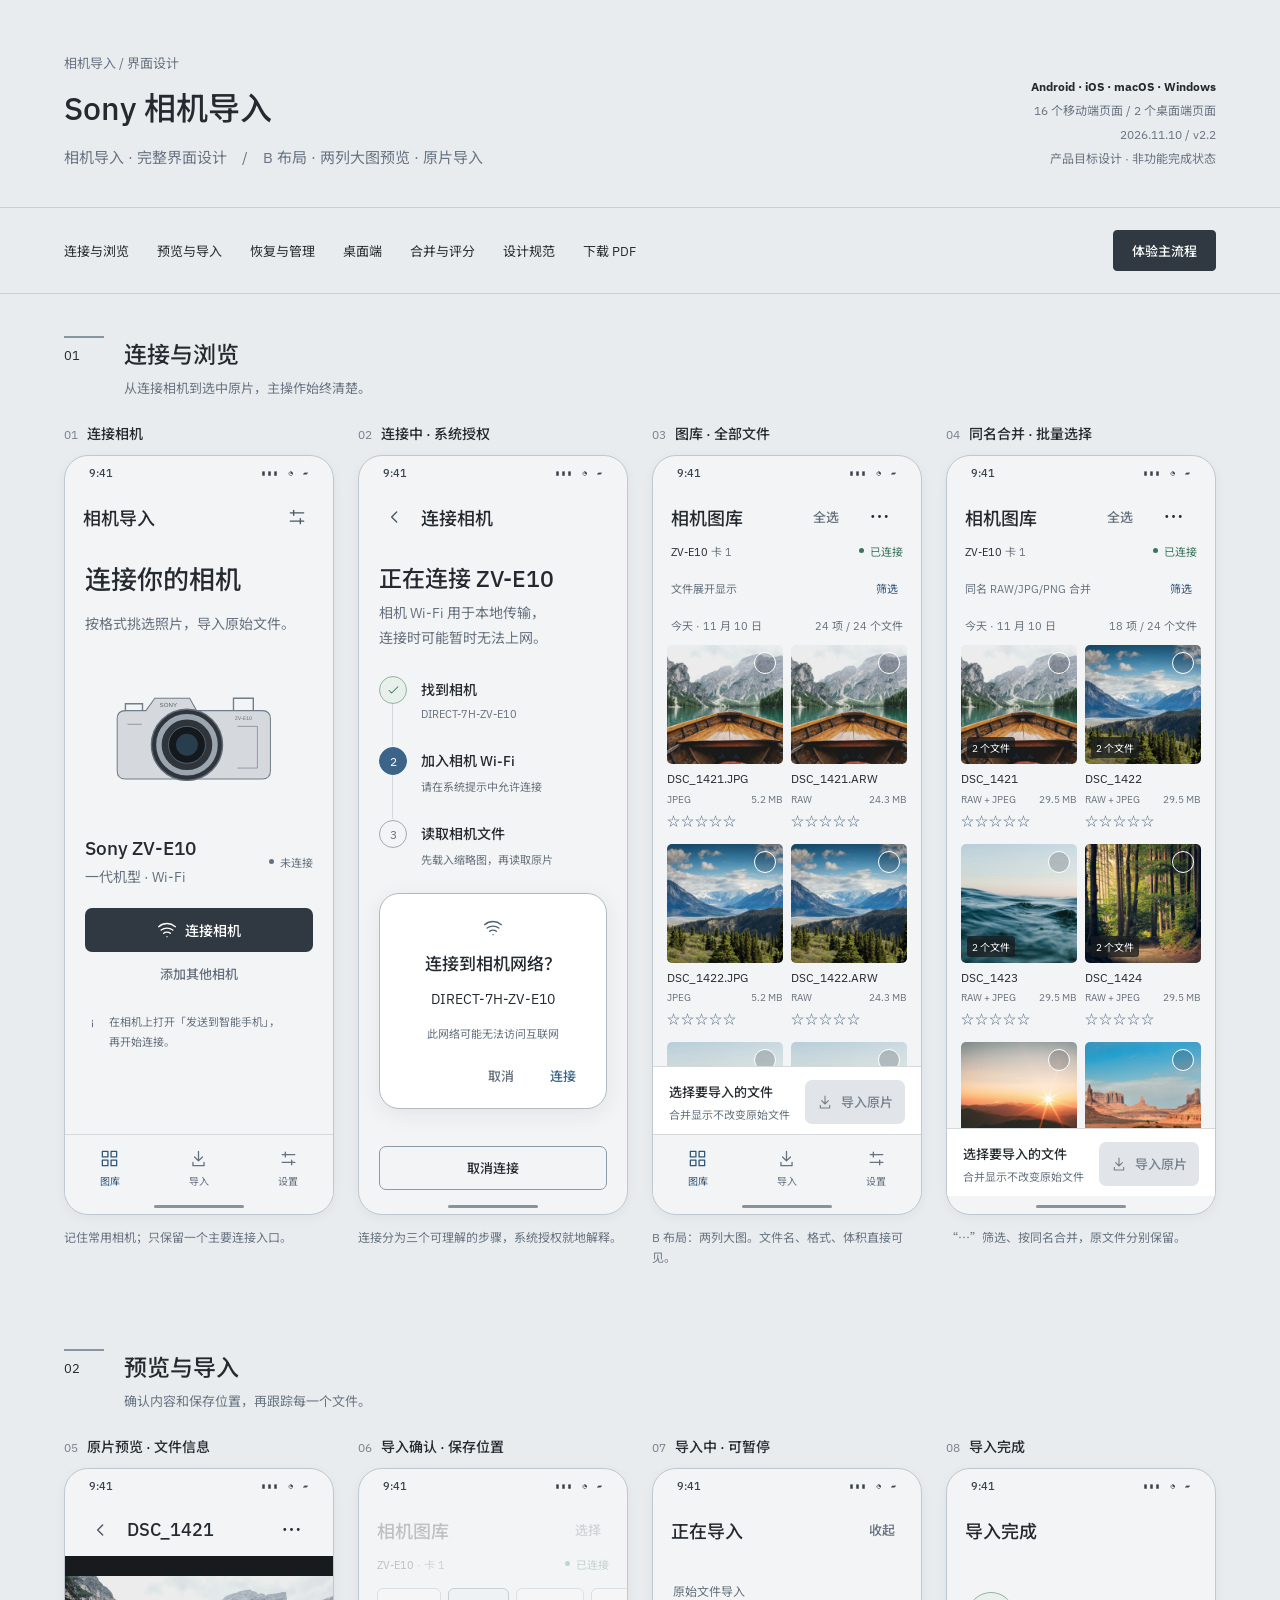
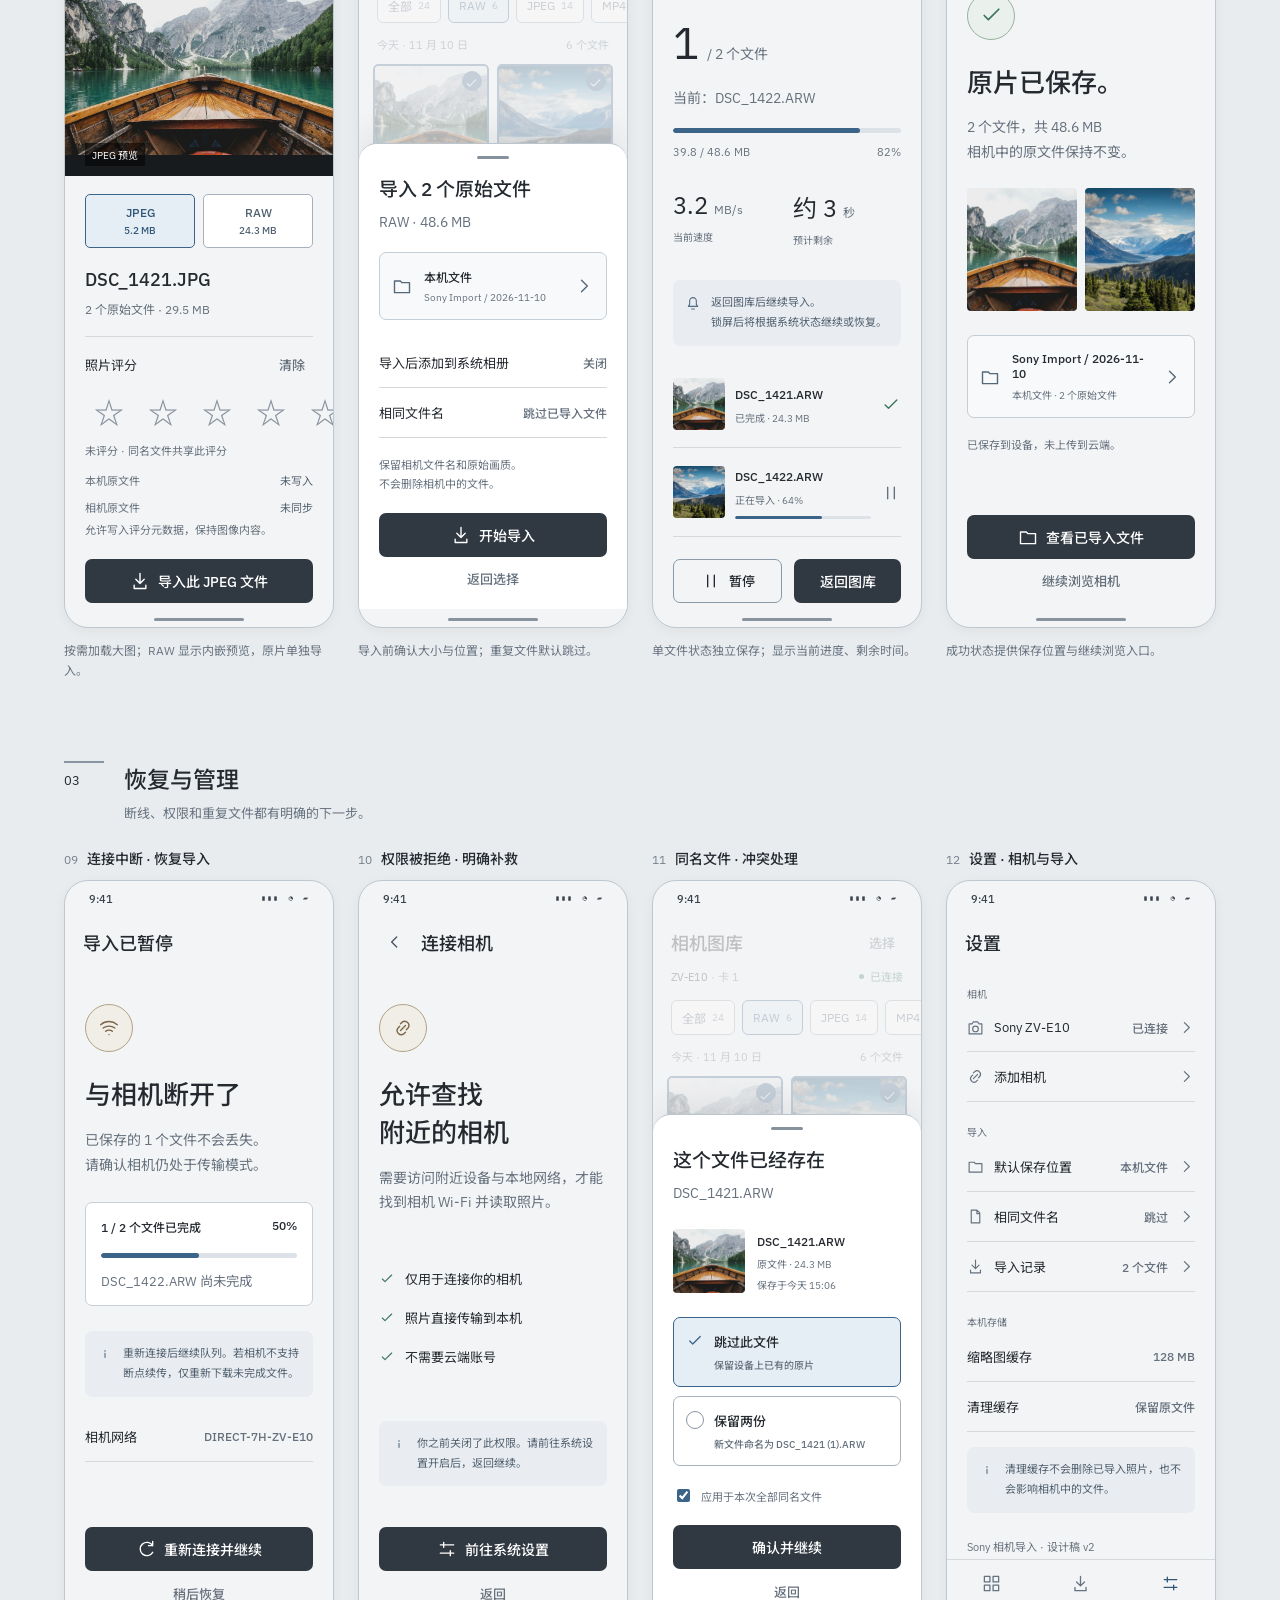
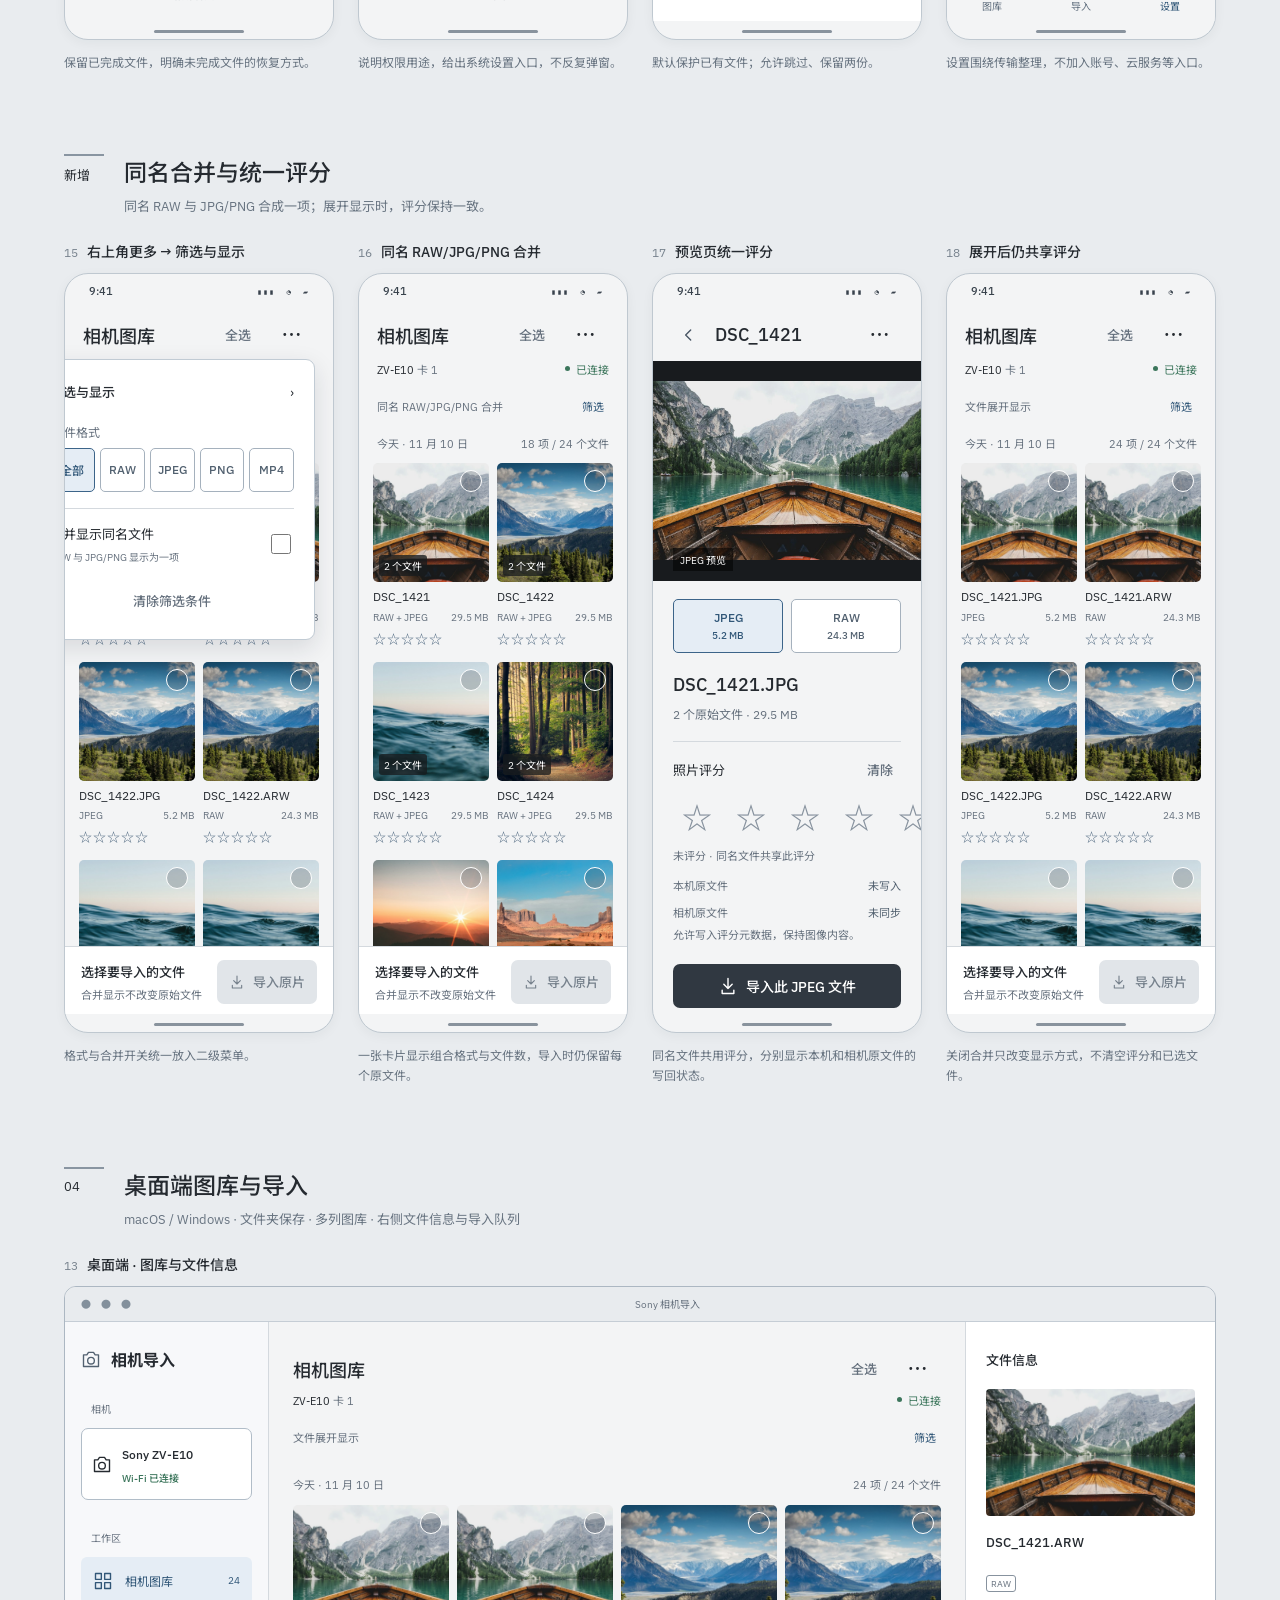
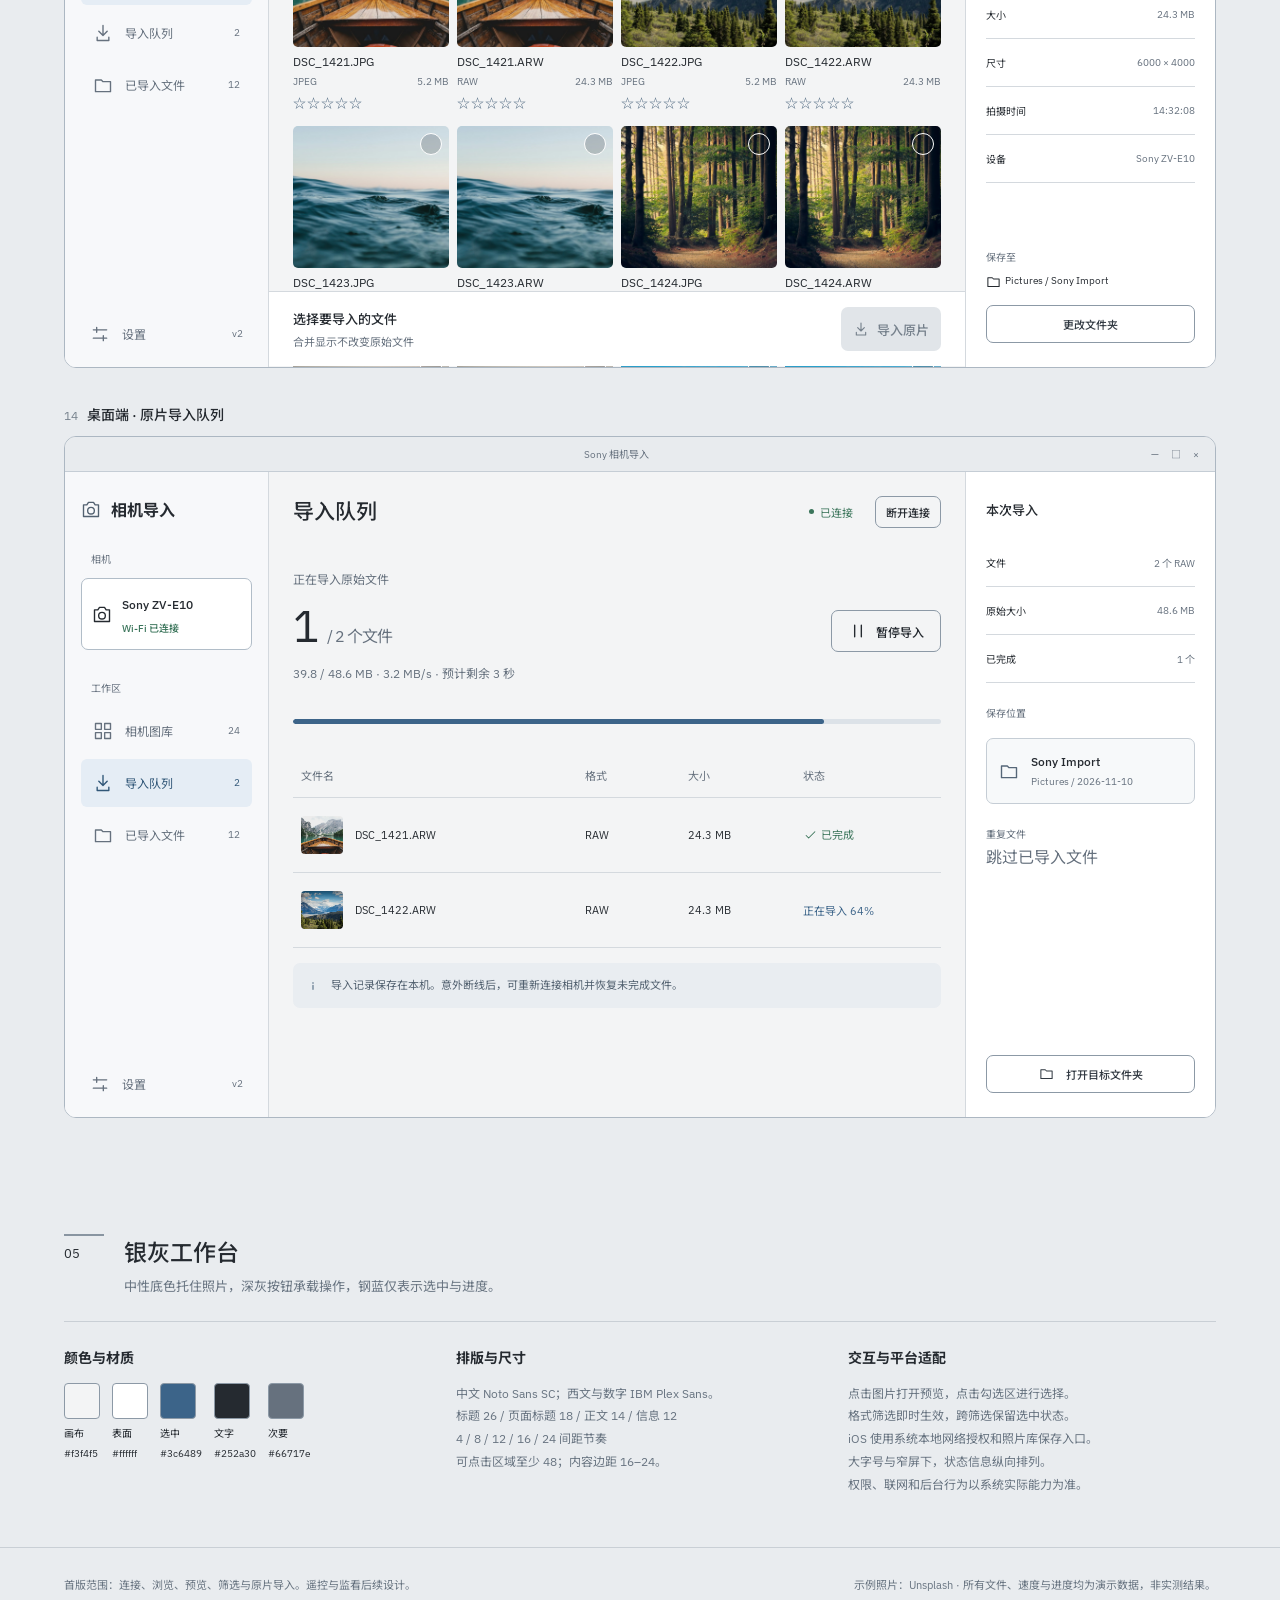
==== commit 13035b54: "docs: allow rating metadata writeback to local and camera originals (cherry picked from commit afc45" ====
--- a/docs/design/sony-transfer/index.html
+++ b/docs/design/sony-transfer/index.html
@@ -1,6 +1,6 @@
 <!doctype html><html lang="zh-CN"><head><meta charset="UTF-8"><link rel="icon" href="data:,"><meta name="viewport" content="width=device-width, initial-scale=1"><title>Sony 相机导入 · 完整设计稿</title><style>
 :root{--canvas:#f3f4f5;--surface:#ffffff;--raised:#eceff2;--accent:#3c6489;--text:#252a30;--muted:#66717e;--line:#d4d9de;--success:#3b755b}*{box-sizing:border-box}body{margin:0;background:#e9ecef;color:#252a30;font-family:"PingFang SC","Noto Sans CJK SC","Microsoft YaHei",sans-serif;-webkit-font-smoothing:antialiased}button{font:inherit;cursor:pointer}button:focus-visible,a:focus-visible{outline:2px solid var(--accent);outline-offset:3px}a{color:inherit;text-decoration:none}.board-header{padding:52px 64px 36px;border-bottom:1px solid #c9cfd5;display:flex;align-items:flex-end;justify-content:space-between;gap:40px}.board-header .kicker{font-size:12px;letter-spacing:2px;margin:0 0 14px}.board-header h1{font-size:38px;line-height:1.2;letter-spacing:-1.5px;margin:0 0 16px}.board-header p{font-size:15px;color:#687481;line-height:1.8;margin:0}.board-meta{text-align:right;font-size:12px;color:#687481;line-height:2}.board-meta b{color:#252a30;display:block}.boardnav{padding:22px 64px;display:flex;gap:28px;align-items:center;font-size:13px;border-bottom:1px solid #c9cfd5;background:#e9ecef}.boardnav a:hover{text-decoration:underline}.boardnav button{margin-left:auto;border:1px solid #687481;background:#303841;color:#ffffff;padding:10px 18px;border-radius:4px}.board-section{padding:42px 64px 38px;max-width:1720px;margin:auto}.sectiontop{display:flex;align-items:flex-start;gap:20px;margin-bottom:26px}.sectionnum{font-size:13px;border-top:2px solid #7a8794;padding-top:9px;width:40px}.sectiontop h2{font-size:24px;letter-spacing:-.6px;margin:0 0 8px}.sectiontop p{font-size:13px;color:#687481;margin:0}.screens{display:grid;grid-template-columns:repeat(4,minmax(0,1fr));gap:24px}.screen-card{min-width:0}.screen-label{display:flex;gap:9px;align-items:baseline;margin:0 0 12px}.screen-label span{color:#77828d;font-size:12px}.screen-label h3{font-size:14px;margin:0;font-weight:600}.screen-note{font-size:12px;line-height:1.7;color:#687481;margin:13px 0 0}.phone{color:var(--text);background:var(--canvas);height:760px;width:100%;border:1px solid #c3cbd3;border-radius:24px;overflow:hidden;position:relative;display:flex;flex-direction:column;box-shadow:0 5px 13px #17222d0d}.osbar{height:35px;flex-shrink:0;display:flex;align-items:center;justify-content:space-between;padding:0 24px;font-size:11px}.osbar span{font-size:10px;letter-spacing:1px}.phone-content{flex:1;overflow:hidden;position:relative;min-height:0}.apphead{height:52px;padding:0 18px;display:flex;align-items:center;gap:8px;flex-shrink:0}.apphead strong{font-size:18px;font-weight:600}.grow{flex:1}.ico{width:20px;height:20px;flex-shrink:0;vertical-align:middle}h1,h2,h3,p{margin-top:0}.phone h1{font-size:30px;font-weight:600;line-height:1.35;letter-spacing:-.6px;margin-bottom:12px}.phone h2{font-size:19px;line-height:1.5;margin-bottom:6px;font-weight:600}.phone .large{font-size:24px}.phone p{font-size:13px;margin-bottom:16px}.pad{padding:18px 20px}.leading{line-height:1.85}.muted{color:var(--muted)}.subtle{font-size:11px!important;color:var(--muted);line-height:1.7}.eyebrow{color:var(--accent);font-size:11px;display:block;letter-spacing:.6px;margin-bottom:12px}.primary,.secondary,.textbtn,.iconbtn{display:inline-flex;align-items:center;justify-content:center;gap:8px;border-radius:7px;min-height:44px;padding:10px 16px;border:0;font-size:13px;font-weight:600;white-space:nowrap}.primary{background:var(--accent);color:#ffffff}.secondary{border:1px solid #85919d;background:transparent;color:var(--text)}.textbtn{background:transparent;color:var(--muted);padding:6px 8px}.iconbtn{min-width:36px;background:transparent;color:inherit;padding:6px}.iconbtn .ico .ico{width:18px}.full{width:100%}.accent{color:var(--accent)!important}.primary:disabled{background:#e1e5e9;color:#76818c;cursor:default}.primary:hover:not(:disabled){background:#424e5b}.secondary:hover{background:#e5eaf0}.textbtn:hover{color:var(--text)}.camera-drawing{display:block;width:90%;height:159px;margin:12px auto 22px}.deviceheading{display:flex;align-items:center;justify-content:space-between;gap:12px;margin-bottom:18px}.deviceheading h2{margin-bottom:3px}.deviceheading p{font-size:12px;margin:0}.status{display:inline-flex;gap:6px;align-items:center;font-size:11px;color:var(--success);white-space:nowrap}.status i{width:5px;height:5px;border-radius:50%;background:currentColor}.status.warn{color:var(--muted)}.plaininfo{font-size:11px;color:var(--muted);display:flex;gap:9px;align-items:flex-start;margin-top:17px;line-height:1.8}.plaininfo .ico{width:15px;height:15px;margin-top:3px}.bottomnav{height:62px;display:flex;border-top:1px solid var(--line);padding-top:6px;flex-shrink:0}.bottomnav button{flex:1;background:transparent;border:0;color:var(--muted);display:flex;flex-direction:column;gap:5px;align-items:center;justify-content:center;font-size:10px}.bottomnav .active{color:var(--accent)}.bottomnav .ico{width:19px;height:19px}.home-indicator{height:18px;position:relative;flex-shrink:0}.home-indicator:after{content:'';display:block;position:absolute;bottom:6px;width:90px;height:3px;border-radius:4px;background:#89939d;left:50%;transform:translateX(-50%)}.steps{margin:26px 0}.steps>div{display:flex;gap:14px;position:relative;padding-bottom:26px;align-items:flex-start}.steps>div:last-child{padding-bottom:0}.steps>div:not(:last-child):before{content:'';position:absolute;left:13px;top:28px;bottom:1px;border-left:1px solid var(--line)}.steps>div>span{width:28px;height:28px;border:1px solid #a1aab4;border-radius:50%;display:flex;align-items:center;justify-content:center;color:var(--muted);font-size:12px}.steps .done>span{background:#e7f0ea;color:var(--success);border-color:#96b29f}.steps .current>span{background:var(--accent);border-color:var(--accent);color:#ffffff}.steps b{font-size:14px;display:block;line-height:28px}.steps small{display:block;font-size:11px;color:var(--muted);margin-top:3px}.steps .ico{width:15px;height:15px}.sysdialog{background:#ffffff;padding:22px 22px 10px;border-radius:20px;text-align:center;border:1px solid #9ba6b1}.sysdialog b{display:block;font-size:17px;margin:12px 0}.sysdialog p{margin:0 0 10px}.sysdialog small{font-size:11px;color:var(--muted)}.sysdialog>div{display:flex;justify-content:flex-end;gap:20px;margin-top:12px}.systemicon{color:var(--accent)}.footerpad{padding:10px 20px 6px;flex-shrink:0}.cameraline{padding:0 18px 8px;display:flex;justify-content:space-between;align-items:center;font-size:11px}.chips{display:flex;gap:7px;padding:8px 18px 10px;white-space:nowrap}.chip{display:flex;align-items:center;gap:6px;background:transparent;color:var(--muted);border:1px solid #87929e;border-radius:6px;padding:8px 10px;font-size:11px;min-height:35px}.chip span{font-size:10px;opacity:.85}.chip.chosen{background:#e5edf5;border-color:var(--accent);color:var(--accent)}.datebar{display:flex;justify-content:space-between;gap:8px;color:var(--muted);font-size:10px;padding:3px 18px 12px}.grid{display:grid;grid-template-columns:1fr 1fr;gap:12px 8px;padding:0 14px 20px}.tile{display:block;width:100%;padding:0 0 5px;text-align:left;border:none;border-radius:5px;background:transparent;color:var(--text);overflow:hidden;min-width:0}.thumb{height:119px;position:relative;border-radius:5px;overflow:hidden;background:var(--raised)}img{object-fit:cover;display:block;max-width:100%}.thumb img{height:100%;width:100%}.tick{position:absolute;right:7px;top:7px;width:20px;height:20px;border:1.5px solid #ffffffdc;border-radius:50%;background:#0002}.selected .tick{border-color:var(--accent);background:var(--accent);color:#ffffff}.tick .ico{width:15px;height:15px;margin:1px}.selected .thumb{outline:2px solid var(--accent);outline-offset:-2px}.fileinfo{display:flex;align-items:center;gap:4px;padding-top:7px;justify-content:space-between;font-size:10px;white-space:nowrap}.fileinfo span{overflow:hidden;text-overflow:ellipsis}.fileinfo em,.format{font-style:normal;font-size:9px;color:var(--muted);border:1px solid #87929e;border-radius:3px;padding:2px 4px}.tile>small{display:block;font-size:9px;color:var(--muted);padding-top:3px}.duration{position:absolute;bottom:6px;left:6px;background:#151a14bf;font-size:9px;padding:3px 5px;border-radius:3px}.duration .ico{width:11px;height:11px;margin-right:3px}.selection{display:flex;gap:10px;align-items:center;justify-content:space-between;padding:13px 16px 10px;border-top:1px solid var(--line);background:var(--canvas);flex-shrink:0}.selection b{font-size:12px;display:block}.selection small{font-size:10px;color:var(--muted);display:block;margin-top:5px}.selection .primary{padding:9px 12px;font-size:12px}.selection .ico{width:16px;height:16px}.preview-image{height:295px;display:flex;align-items:center;position:relative;background:#090b08}.preview-image img{width:100%}.preview-image>span{position:absolute;bottom:10px;left:20px;color:#f4f4f0;font-size:10px;background:#0008;padding:4px 7px}.metadata{padding-top:20px}.metadata .deviceheading{margin-bottom:6px}.metagrid{display:grid;grid-template-columns:1fr 1fr;gap:20px 12px;padding:18px 0;border-top:1px solid var(--line)}.metagrid small{font-size:10px;display:block;color:var(--muted);margin-bottom:7px}.metagrid b{font-size:12px;font-weight:500}.dimmed{opacity:.25;pointer-events:none}.sheet{position:absolute;bottom:0;left:0;right:0;border-radius:18px 18px 0 0;background:#ffffff;border-top:1px solid #9ba6b1;padding:12px 20px 8px;box-shadow:0 -20px 40px #0003}.sheet h2{margin-top:16px}.handle{display:block;width:32px;height:3px;border-radius:4px;background:#85919d;margin:0 auto 8px}.destination{display:flex;align-items:center;gap:12px;padding:15px 12px;border:1px solid #b0bac4;border-radius:7px;margin:18px 0}.destination>div{flex:1}.destination b{display:block;font-size:12px;font-weight:500}.destination small{display:block;color:var(--muted);font-size:10px;margin-top:6px}.destination .ico{color:var(--accent)}.settingrow{display:flex;align-items:center;gap:10px;padding:15px 0;border-bottom:1px solid var(--line);font-size:12px;min-height:48px}.settingrow>span{flex:1}.settingrow b{font-weight:400;color:var(--muted);font-size:11px;white-space:nowrap}.settingrow .ico{width:17px;height:17px;color:var(--muted)}.sheet .subtle{margin:18px 0}.progress-summary{padding:8px 0 18px}.bigcount{font-size:48px;font-weight:500;letter-spacing:-2px;margin:15px 0}.bigcount span{font-size:15px;color:var(--muted);letter-spacing:0;margin-left:8px}.track{height:5px;background:#dce2e8;border-radius:5px;margin:18px 0 12px;overflow:hidden}.track i{display:block;height:100%;background:var(--accent);border-radius:5px}.between{display:flex;justify-content:space-between;font-size:11px}.speed{display:flex;gap:50px;margin-top:30px}.speed b{display:block;font-size:24px;font-weight:500}.speed b small{font-size:12px;color:var(--muted)}.speed span{display:block;font-size:10px;color:var(--muted);margin-top:8px}.inline-note{display:flex;align-items:flex-start;gap:10px;background:#e9edf1;padding:13px 12px;border-radius:7px;font-size:11px;color:var(--muted);line-height:1.8;margin:15px 0}.inline-note .ico{height:16px;width:16px;margin-top:2px;color:var(--accent)}.queueitem{display:flex;align-items:center;gap:10px;padding:17px 0;border-bottom:1px solid var(--line)}.queueitem>img{width:52px;height:52px;border-radius:4px}.queueitem>div{flex:1;min-width:0}.queueitem b{font-size:12px;font-weight:500}.queueitem small{display:block;font-size:10px;color:var(--muted);margin-top:7px}.thin{height:3px;margin:9px 0 0}.success{color:var(--success)}.buttonrow{display:flex;gap:12px}.buttonrow button{flex:1}.complete-mark,.warning-mark{width:48px;height:48px;border:1px solid #96b29f;display:flex;align-items:center;justify-content:center;border-radius:50%;margin:18px 0 24px;color:var(--success)}.complete-mark .ico{width:25px;height:25px}.warning-mark{color:var(--accent);border-color:#b2a285}.image-pair{display:grid;grid-template-columns:1fr 1fr;gap:8px;margin:24px 0}.image-pair img{height:123px;border-radius:4px;width:100%}.compact{margin:25px 0;padding:15px;background:var(--surface);border:1px solid var(--line);border-radius:7px}.compact b{font-size:12px}.permission-list{padding:15px 0;margin:20px 0}.permission-list>div{font-size:13px;display:flex;align-items:center;gap:10px;margin:19px 0}.permission-list .ico{width:16px;color:var(--success)}.conflict{display:flex;gap:12px;align-items:center;margin:24px 0}.conflict img{width:72px;height:64px;border-radius:4px}.conflict b{font-size:12px}.conflict small{font-size:10px;color:var(--muted);display:block;margin-top:6px}.option{display:flex;gap:10px;align-items:flex-start;width:100%;text-align:left;background:transparent;border:1px solid #a8b2bd;border-radius:7px;padding:14px 12px;color:var(--text);margin-bottom:9px}.option b{display:block;font-size:13px;font-weight:500}.option small{display:block;font-size:10px;color:var(--muted);margin-top:6px}.picked{border-color:var(--accent);background:#e5edf5}.picked .ico{width:18px;height:18px;color:var(--accent)}.radio{border:1px solid #8b97a3;width:18px;height:18px;border-radius:50%;flex-shrink:0}.applyall{font-size:11px;color:var(--muted);display:flex;align-items:center;gap:8px;margin:20px 0}input{accent-color:var(--accent)}.sectioncaption{font-size:10px;color:var(--muted);margin:22px 0 3px}.sectioncaption:first-child{margin-top:0}.version{margin-top:25px}.desktop{background:var(--canvas);border:1px solid #acb7c2;border-radius:12px;color:var(--text);overflow:hidden;margin-bottom:36px}.windowbar{height:35px;border-bottom:1px solid var(--line);background:#ffffff;display:flex;align-items:center;justify-content:space-between;padding:0 16px;font-size:10px;color:var(--muted)}.windowdots{letter-spacing:4px;color:#83909c}.desktopbody{display:flex;height:645px}.sidebar{width:204px;flex-shrink:0;border-right:1px solid var(--line);padding:25px 16px;position:relative}.desktopbrand{display:flex;gap:10px;align-items:center;font-size:16px}.desktopbrand .ico{color:var(--accent)}.sidegroup{margin:30px 10px 12px;font-size:10px;color:var(--muted)}.sidecamera{border:1px solid #b0bac4;border-radius:7px;width:100%;background:#eef2f6;color:var(--text);padding:14px 10px;display:flex;gap:10px;align-items:center;text-align:left}.sidecamera b{font-size:12px;font-weight:500}.sidecamera small{display:block;font-size:10px;color:var(--success);margin-top:7px}.sideitem{width:100%;background:transparent;border:none;display:flex;gap:12px;align-items:center;color:var(--muted);padding:14px 12px;font-size:12px;border-radius:6px;margin-bottom:4px}.sideitem span{margin-left:auto;font-size:10px}.sideitem.on{background:#e5edf5;color:var(--accent)}.sidebottom{position:absolute;left:25px;right:25px;bottom:23px;display:flex;gap:12px;align-items:center;font-size:12px;color:var(--muted)}.sidebottom span{margin-left:auto;font-size:10px}.workspace{flex:1;min-width:0;padding:24px}.desktophead{display:flex;align-items:center;gap:22px}.desktophead h2{font-size:21px;line-height:1;margin:0}.desktophead .secondary{font-size:11px;min-height:32px;padding:5px 10px}.desktoptools{display:flex;align-items:center;justify-content:space-between;margin-top:16px}.desktoptools .chips{padding:8px 0}.workspace>.datebar{padding:13px 0}.desktopgrid{display:grid;grid-template-columns:repeat(4,1fr);gap:16px 12px}.desktopgrid .thumb{height:142px}.desktopgrid .tile small{font-size:10px}.desktopgrid .fileinfo{font-size:11px}.desktopselection{display:flex;align-items:center;gap:12px;margin-top:20px;padding-top:18px;border-top:1px solid var(--line)}.desktopselection b{font-size:12px}.desktopselection p{font-size:10px;margin:7px 0}.desktopselection button{font-size:11px;min-height:38px}.inspector{width:250px;flex-shrink:0;border-left:1px solid var(--line);padding:28px 20px;position:relative;background:#f9fafb}.inspector h3{font-size:13px;font-weight:500;margin:0 0 20px}.inspector>img{height:127px;width:100%;border-radius:4px;margin:0 0 18px}.inspector .settingrow{font-size:10px}.inspector .settingrow b{font-size:10px}.inspectorbottom{position:absolute;bottom:24px;left:20px;right:20px;font-size:10px}.inspectorbottom p{font-size:10px;margin:10px 0 16px}.inspectorbottom .ico{width:15px;height:15px;margin-right:4px}.inspectorbottom button{font-size:11px;min-height:36px}.desktop-progress{display:flex;justify-content:space-between;align-items:center;margin:42px 0 26px}.desktop-progress h1{font-size:44px;margin:10px 0;letter-spacing:-1px}.desktop-progress h1 span{font-size:16px;color:var(--muted);font-weight:400}.desktop-progress p{font-size:12px}.desktop-progress button{font-size:12px;min-height:38px}.tablehead,.tablerow{display:grid;grid-template-columns:2.1fr .7fr .8fr 1fr;gap:12px;align-items:center;font-size:11px}.tablehead{color:var(--muted);padding:20px 8px 14px;border-bottom:1px solid var(--line);margin-top:23px}.tablerow{padding:18px 8px;border-bottom:1px solid var(--line)}.tablerow>span:first-child{display:flex;align-items:center;gap:12px}.tablerow img{width:42px;height:38px;border-radius:4px}.tablerow .ico{width:15px;height:15px}.tokens{display:grid;grid-template-columns:1fr 1fr 1fr;gap:24px;border-top:1px solid #c9cfd5;padding-top:25px}.tokens h3{font-size:14px;margin-bottom:16px}.tokens p{font-size:12px;line-height:1.9;color:#687481}.swatches{display:flex;gap:12px}.swatch{height:36px;width:36px;border-radius:4px;border:1px solid #8c99a6}.swatchlabel{font-size:10px;line-height:2;margin-top:5px}.board-footer{font-size:11px;color:#687481;border-top:1px solid #c9cfd5;padding:28px 64px;display:flex;justify-content:space-between;line-height:1.8}.viewer{border:0;padding:0;background:#e9ecef;width:460px;max-width:95vw;max-height:95vh;border-radius:14px;overflow:auto}.viewer::backdrop{background:#000b}.viewer-toolbar{padding:12px;display:flex;justify-content:space-between;align-items:center;font-size:12px}.viewer-toolbar button{border:1px solid #8c99a6;background:transparent;border-radius:4px;padding:7px 12px}.viewer .phone{width:360px;max-width:100%;margin:0 auto 16px}.viewer .screen-label,.viewer .screen-note{display:none}@media(max-width:1250px){.screens{grid-template-columns:repeat(2,minmax(0,1fr));max-width:760px;margin:auto}.phone{width:360px;max-width:100%;margin:auto}.board-section{padding:35px 28px}.desktop{min-width:1300px}.desktopwrap{overflow:auto}.board-header{padding:36px 28px}.boardnav{padding:18px 28px}.tokens{grid-template-columns:1fr}.board-meta{display:none}.board-header h1{font-size:30px}}@media(max-width:650px){.screens{grid-template-columns:1fr;max-width:360px}.boardnav{flex-wrap:wrap;gap:16px}.boardnav button{margin-left:0}.board-header h1{font-size:28px}.board-footer{padding:24px;display:block}.phone{height:760px}.sectiontop p{line-height:1.8}.board-section{padding-left:18px;padding-right:18px}}@media print{@page{size:1680px 1180px;margin:0}body{background:#e9ecef;print-color-adjust:exact;-webkit-print-color-adjust:exact}.board-header{padding:28px 64px}.boardnav{display:none}.board-section{break-before:page;padding:35px 64px 20px;max-width:none}.board-section:first-of-type{break-before:auto}.phone{height:760px}.board-footer{display:none}.desktop-section{break-before:page}.desktop{break-inside:avoid}.desktop-section .desktop{margin-bottom:35px}.tokens-section{break-before:page}.viewer{display:none} .screen-note{font-size:11px}}
-.phone-content{overflow:auto;scrollbar-width:none}.phone-content::-webkit-scrollbar{display:none}.chips{overflow-x:auto;scrollbar-width:none}.phone p{font-size:14px}.fileinfo{font-size:11px}.tile>small{font-size:10px}.fileinfo em{font-size:10px}.chip{font-size:12px}.settingrow{font-size:13px}.settingrow b{font-size:12px}.phone-content:has(.sheet){overflow:hidden}</style><link rel="stylesheet" href="theme-v2.css"><link rel="stylesheet" href="gallery-pairing.css"></head><body><header class="board-header"><div><p class="kicker">相机导入 / 界面设计</p><h1>Sony 相机导入</h1><p>相机导入 · 完整界面设计　/　B 布局 · 两列大图预览 · 原片导入</p></div><div class="board-meta"><b>Android · iOS · macOS · Windows</b>16 个移动端页面 / 2 个桌面端页面<br>2026.11.10 / v2.1<br>产品目标设计 · 非功能完成状态</div></header><nav class="boardnav"><a href="#flow1">连接与浏览</a><a href="#flow2">预览与导入</a><a href="#flow3">恢复与管理</a><a href="#desktop">桌面端</a><a href="#pairing">合并与评分</a><a href="#system">设计规范</a><a href="exports/v2.1/sony-camera-design-v2.1.pdf" download>下载 PDF</a><button data-to="1">体验主流程</button></nav><section class="board-section" id="flow1"><div class="sectiontop"><span class="sectionnum">01</span><div><h2>连接与浏览</h2><p>从连接相机到选中原片，主操作始终清楚。</p></div></div><div class="screens"><article class="screen-card" id="screen-1"><div class="screen-label"><span>01</span><h3>连接相机</h3></div><div class="phone " data-screen="1"><div class="osbar"><b>9:41</b><span>▮▮▮ &nbsp; ◔ &nbsp; ▰</span></div><div class="phone-content"><div class="apphead"><strong>相机导入</strong><span class="grow"></span><button class="iconbtn" aria-label="设置" data-to="12"><svg class="ico" viewBox="0 0 24 24" fill="none" stroke="currentColor" stroke-width="1.65" stroke-linecap="round" stroke-linejoin="round"><path d="M4 7h16M4 17h16M8 4v6m8 4v6"/></svg></button></div><div class="pad"><h1>连接你的相机</h1><p class="muted leading">按格式挑选照片，导入原始文件。</p><svg class="camera-drawing" viewBox="0 0 300 170" fill="none"><path d="M43 53h30l13-18h51l10 18h96q12 0 12 12v76q0 12-12 12H43q-12 0-12-12V65q0-12 12-12Z" fill="#d5d9de" stroke="#717d89" stroke-width="1.5"/><path d="M201 52V35h29v18M43 54V43h25v10" stroke="#717d89" stroke-width="2"/><circle cx="133" cy="103" r="52" fill="#30353b" stroke="#606d79" stroke-width="2"/><circle cx="133" cy="103" r="41" stroke="#9ba5af" stroke-width="8"/><circle cx="133" cy="103" r="27" fill="#15181c" stroke="#667b8f"/><circle cx="133" cy="103" r="16" fill="#283e4d"/><path d="M207 76h29v61h-29M46 73h21" stroke="#717d89"/><text x="93" y="47" fill="#59636d" font-size="9" font-family="sans-serif">SONY</text><text x="203" y="67" fill="#59636d" font-size="7">ZV-E10</text></svg><div class="deviceheading"><div><h2>Sony ZV-E10</h2><p class="muted">一代机型 · Wi-Fi</p></div><span class="status warn"><i></i>未连接</span></div><button class="primary full" data-to="2"><svg class="ico" viewBox="0 0 24 24" fill="none" stroke="currentColor" stroke-width="1.65" stroke-linecap="round" stroke-linejoin="round"><path d="M2 8c6-5 14-5 20 0M5 12c4-3 10-3 14 0m-11 4c2-2 6-2 8 0m-4 4h.01"/></svg>连接相机</button><button class="textbtn full" data-to="2">添加其他相机</button><div class="plaininfo"><svg class="ico" viewBox="0 0 24 24" fill="none" stroke="currentColor" stroke-width="1.65" stroke-linecap="round" stroke-linejoin="round"><path d="M12 11v6m0-10v1"/></svg><span>在相机上打开「发送到智能手机」，<br>再开始连接。</span></div></div></div><div class="bottomnav"><button data-to="3" class="active"><svg class="ico" viewBox="0 0 24 24" fill="none" stroke="currentColor" stroke-width="1.65" stroke-linecap="round" stroke-linejoin="round"><path d="M3 3h7v7H3zM14 3h7v7h-7zM3 14h7v7H3zM14 14h7v7h-7z"/></svg><span>图库</span></button><button data-to="7" class=""><svg class="ico" viewBox="0 0 24 24" fill="none" stroke="currentColor" stroke-width="1.65" stroke-linecap="round" stroke-linejoin="round"><path d="M12 3v12m-5-5 5 5 5-5M5 17v4h14v-4"/></svg><span>导入</span></button><button data-to="12" class=""><svg class="ico" viewBox="0 0 24 24" fill="none" stroke="currentColor" stroke-width="1.65" stroke-linecap="round" stroke-linejoin="round"><path d="M4 7h16M4 17h16M8 4v6m8 4v6"/></svg><span>设置</span></button></div><div class="home-indicator"></div></div><p class="screen-note">记住常用相机；只保留一个主要连接入口。</p></article><article class="screen-card" id="screen-2"><div class="screen-label"><span>02</span><h3>连接中 · 系统授权</h3></div><div class="phone " data-screen="2"><div class="osbar"><b>9:41</b><span>▮▮▮ &nbsp; ◔ &nbsp; ▰</span></div><div class="phone-content"><div class="apphead"><button class="iconbtn" aria-label="返回" data-to="1"><svg class="ico" viewBox="0 0 24 24" fill="none" stroke="currentColor" stroke-width="1.65" stroke-linecap="round" stroke-linejoin="round"><path d="m14 6-6 6 6 6"/></svg></button><strong>连接相机</strong><span class="grow"></span></div><div class="pad"><h2 class="large">正在连接 ZV-E10</h2><p class="muted leading">相机 Wi-Fi 用于本地传输，<br>连接时可能暂时无法上网。</p><div class="steps"><div class="done"><span><svg class="ico" viewBox="0 0 24 24" fill="none" stroke="currentColor" stroke-width="1.65" stroke-linecap="round" stroke-linejoin="round"><path d="m5 12 4 4L19 6"/></svg></span><div><b>找到相机</b><small>DIRECT-7H-ZV-E10</small></div></div><div class="current"><span>2</span><div><b>加入相机 Wi-Fi</b><small>请在系统提示中允许连接</small></div></div><div><span>3</span><div><b>读取相机文件</b><small>先载入缩略图，再读取原片</small></div></div></div><div class="sysdialog"><span class="systemicon"><svg class="ico" viewBox="0 0 24 24" fill="none" stroke="currentColor" stroke-width="1.65" stroke-linecap="round" stroke-linejoin="round"><path d="M2 8c6-5 14-5 20 0M5 12c4-3 10-3 14 0m-11 4c2-2 6-2 8 0m-4 4h.01"/></svg></span><b>连接到相机网络？</b><p>DIRECT-7H-ZV-E10</p><small>此网络可能无法访问互联网</small><div><button class="textbtn" data-to="1">取消</button><button class="textbtn accent" data-to="3">连接</button></div></div></div></div><div class="pad footerpad"><button class="secondary full" data-to="1">取消连接</button></div><div class="home-indicator"></div></div><p class="screen-note">连接分为三个可理解的步骤，系统授权就地解释。</p></article><article class="screen-card" id="screen-3"><div class="screen-label"><span>03</span><h3>图库 · 全部文件</h3></div><div class="phone " data-screen="3"><div class="osbar"><b>9:41</b><span>▮▮▮ &nbsp; ◔ &nbsp; ▰</span></div><div class="phone-content"><div class="apphead"><strong>相机图库</strong><span class="grow"></span><button class="textbtn" data-to="4">选择</button></div><div class="cameraline"><span>ZV-E10 <span class="muted">· 卡 1</span></span><span class="status "><i></i>已连接</span></div><div class="chips"><button class="chip chosen" data-to="3">全部<span>24</span></button><button class="chip " data-to="4">RAW<span>6</span></button><button class="chip " data-to="3">JPEG<span>14</span></button><button class="chip " data-to="3">MP4<span>4</span></button></div><div class="datebar"><span>今天 · 11 月 10 日</span><span>24 个文件</span></div><div class="grid"><button class="tile " data-to="5"><div class="thumb"><img src="assets/lake.jpg" alt="示例风景照片"><span class="tick" data-to="4"></span></div><div class="fileinfo"><span>DSC_1421.ARW</span><em>RAW</em></div><small>24.3 MB</small></button><button class="tile " data-to="5"><div class="thumb"><img src="assets/mountain.jpg" alt="示例风景照片"><span class="tick" data-to="4"></span></div><div class="fileinfo"><span>DSC_1422.JPG</span><em>JPEG</em></div><small>5.2 MB</small></button><button class="tile " data-to="5"><div class="thumb"><img src="assets/coast.jpg" alt="示例风景照片"><span class="tick" data-to="4"></span></div><div class="fileinfo"><span>DSC_1423.ARW</span><em>RAW</em></div><small>24.3 MB</small></button><button class="tile " data-to="5"><div class="thumb"><img src="assets/forest.jpg" alt="示例风景照片"><span class="tick" data-to="4"></span></div><div class="fileinfo"><span>DSC_1424.JPG</span><em>JPEG</em></div><small>5.2 MB</small></button><button class="tile " data-to="5"><div class="thumb"><img src="assets/road.jpg" alt="示例风景照片"><span class="tick" data-to="4"></span><span class="duration"><svg class="ico" viewBox="0 0 24 24" fill="none" stroke="currentColor" stroke-width="1.65" stroke-linecap="round" stroke-linejoin="round"><path d="m9 5 10 7-10 7z"/></svg>00:18</span></div><div class="fileinfo"><span>C0001.MP4</span><em>MP4</em></div><small>83.0 MB</small></button><button class="tile " data-to="5"><div class="thumb"><img src="assets/dunes.jpg" alt="示例风景照片"><span class="tick" data-to="4"></span></div><div class="fileinfo"><span>DSC_1426.JPG</span><em>JPEG</em></div><small>5.2 MB</small></button></div></div><div class="selection"><div><b>选择要导入的文件</b><small>不缩小，不转码</small></div><button class="primary" disabled><svg class="ico" viewBox="0 0 24 24" fill="none" stroke="currentColor" stroke-width="1.65" stroke-linecap="round" stroke-linejoin="round"><path d="M12 3v12m-5-5 5 5 5-5M5 17v4h14v-4"/></svg>导入原片</button></div><div class="bottomnav"><button data-to="3" class="active"><svg class="ico" viewBox="0 0 24 24" fill="none" stroke="currentColor" stroke-width="1.65" stroke-linecap="round" stroke-linejoin="round"><path d="M3 3h7v7H3zM14 3h7v7h-7zM3 14h7v7H3zM14 14h7v7h-7z"/></svg><span>图库</span></button><button data-to="7" class=""><svg class="ico" viewBox="0 0 24 24" fill="none" stroke="currentColor" stroke-width="1.65" stroke-linecap="round" stroke-linejoin="round"><path d="M12 3v12m-5-5 5 5 5-5M5 17v4h14v-4"/></svg><span>导入</span></button><button data-to="12" class=""><svg class="ico" viewBox="0 0 24 24" fill="none" stroke="currentColor" stroke-width="1.65" stroke-linecap="round" stroke-linejoin="round"><path d="M4 7h16M4 17h16M8 4v6m8 4v6"/></svg><span>设置</span></button></div><div class="home-indicator"></div></div><p class="screen-note">B 布局：两列大图。文件名、格式、体积直接可见。</p></article><article class="screen-card" id="screen-4"><div class="screen-label"><span>04</span><h3>同名合并 · 批量选择</h3></div><div class="phone " data-screen="4"><div class="osbar"><b>9:41</b><span>▮▮▮ &nbsp; ◔ &nbsp; ▰</span></div><div class="phone-content"><div class="apphead"><strong>相机图库</strong><span class="grow"></span><button class="textbtn" data-to="4">选择</button></div><div class="cameraline"><span>ZV-E10 <span class="muted">· 卡 1</span></span><span class="status "><i></i>已连接</span></div><div class="chips"><button class="chip " data-to="3">全部<span>24</span></button><button class="chip chosen" data-to="4">RAW<span>6</span></button><button class="chip " data-to="3">JPEG<span>14</span></button><button class="chip " data-to="3">MP4<span>4</span></button></div><div class="datebar"><span>今天 · 11 月 10 日</span><span>6 个文件</span></div><div class="grid"><button class="tile selected" data-to="5"><div class="thumb"><img src="assets/lake.jpg" alt="示例风景照片"><span class="tick" data-to="4"><svg class="ico" viewBox="0 0 24 24" fill="none" stroke="currentColor" stroke-width="1.65" stroke-linecap="round" stroke-linejoin="round"><path d="m5 12 4 4L19 6"/></svg></span></div><div class="fileinfo"><span>DSC_1421.ARW</span><em>RAW</em></div><small>24.3 MB</small></button><button class="tile selected" data-to="5"><div class="thumb"><img src="assets/mountain.jpg" alt="示例风景照片"><span class="tick" data-to="4"><svg class="ico" viewBox="0 0 24 24" fill="none" stroke="currentColor" stroke-width="1.65" stroke-linecap="round" stroke-linejoin="round"><path d="m5 12 4 4L19 6"/></svg></span></div><div class="fileinfo"><span>DSC_1422.ARW</span><em>RAW</em></div><small>24.3 MB</small></button><button class="tile " data-to="5"><div class="thumb"><img src="assets/coast.jpg" alt="示例风景照片"><span class="tick" data-to="4"></span></div><div class="fileinfo"><span>DSC_1423.ARW</span><em>RAW</em></div><small>24.3 MB</small></button><button class="tile " data-to="5"><div class="thumb"><img src="assets/forest.jpg" alt="示例风景照片"><span class="tick" data-to="4"></span></div><div class="fileinfo"><span>DSC_1424.ARW</span><em>RAW</em></div><small>24.3 MB</small></button><button class="tile " data-to="5"><div class="thumb"><img src="assets/road.jpg" alt="示例风景照片"><span class="tick" data-to="4"></span></div><div class="fileinfo"><span>DSC_1425.ARW</span><em>RAW</em></div><small>24.3 MB</small></button><button class="tile " data-to="5"><div class="thumb"><img src="assets/dunes.jpg" alt="示例风景照片"><span class="tick" data-to="4"></span></div><div class="fileinfo"><span>DSC_1426.ARW</span><em>RAW</em></div><small>24.3 MB</small></button></div></div><div class="selection"><div><b>已选 2 项</b><small>48.6 MB · 原始文件</small></div><button class="primary" data-to="6"><svg class="ico" viewBox="0 0 24 24" fill="none" stroke="currentColor" stroke-width="1.65" stroke-linecap="round" stroke-linejoin="round"><path d="M12 3v12m-5-5 5 5 5-5M5 17v4h14v-4"/></svg>导入原片</button></div><div class="home-indicator"></div></div><p class="screen-note">“…”筛选、按同名合并，原文件分别保留。</p></article></div></section><section class="board-section" id="flow2"><div class="sectiontop"><span class="sectionnum">02</span><div><h2>预览与导入</h2><p>确认内容和保存位置，再跟踪每一个文件。</p></div></div><div class="screens"><article class="screen-card" id="screen-5"><div class="screen-label"><span>05</span><h3>原片预览 · 文件信息</h3></div><div class="phone " data-screen="5"><div class="osbar"><b>9:41</b><span>▮▮▮ &nbsp; ◔ &nbsp; ▰</span></div><div class="phone-content"><div class="apphead"><button class="iconbtn" aria-label="返回" data-to="3"><svg class="ico" viewBox="0 0 24 24" fill="none" stroke="currentColor" stroke-width="1.65" stroke-linecap="round" stroke-linejoin="round"><path d="m14 6-6 6 6 6"/></svg></button><strong>DSC_1421.ARW</strong><span class="grow"></span><button class="textbtn" data-to="5">2 / 24</button></div><div class="preview-image"><img src="assets/lake.jpg" alt="湖畔示例照片"><span>RAW 内嵌预览</span></div><div class="pad metadata"><div class="deviceheading"><h2>DSC_1421.ARW</h2><span class="format">RAW</span></div><p class="muted">2026 年 11 月 10 日　14:32</p><div class="metagrid"><div><small>文件大小</small><b>24.3 MB</b></div><div><small>原片尺寸</small><b>6000 × 4000</b></div><div><small>相机</small><b>Sony ZV-E10</b></div><div><small>保存状态</small><b>尚未导入</b></div></div><p class="subtle">预览画质不代表原始文件画质</p></div></div><div class="pad footerpad"><button class="primary full" data-to="6"><svg class="ico" viewBox="0 0 24 24" fill="none" stroke="currentColor" stroke-width="1.65" stroke-linecap="round" stroke-linejoin="round"><path d="M12 3v12m-5-5 5 5 5-5M5 17v4h14v-4"/></svg>导入原片</button></div><div class="home-indicator"></div></div><p class="screen-note">按需加载大图；RAW 显示内嵌预览，原片单独导入。</p></article><article class="screen-card" id="screen-6"><div class="screen-label"><span>06</span><h3>导入确认 · 保存位置</h3></div><div class="phone " data-screen="6"><div class="osbar"><b>9:41</b><span>▮▮▮ &nbsp; ◔ &nbsp; ▰</span></div><div class="phone-content"><div class="dimmed"><div class="apphead"><strong>相机图库</strong><span class="grow"></span><button class="textbtn" data-to="4">选择</button></div><div class="cameraline"><span>ZV-E10 <span class="muted">· 卡 1</span></span><span class="status "><i></i>已连接</span></div><div class="chips"><button class="chip " data-to="3">全部<span>24</span></button><button class="chip chosen" data-to="4">RAW<span>6</span></button><button class="chip " data-to="3">JPEG<span>14</span></button><button class="chip " data-to="3">MP4<span>4</span></button></div><div class="datebar"><span>今天 · 11 月 10 日</span><span>6 个文件</span></div><div class="grid"><button class="tile selected" data-to="5"><div class="thumb"><img src="assets/lake.jpg" alt="示例风景照片"><span class="tick" data-to="4"><svg class="ico" viewBox="0 0 24 24" fill="none" stroke="currentColor" stroke-width="1.65" stroke-linecap="round" stroke-linejoin="round"><path d="m5 12 4 4L19 6"/></svg></span></div><div class="fileinfo"><span>DSC_1421.ARW</span><em>RAW</em></div><small>24.3 MB</small></button><button class="tile selected" data-to="5"><div class="thumb"><img src="assets/mountain.jpg" alt="示例风景照片"><span class="tick" data-to="4"><svg class="ico" viewBox="0 0 24 24" fill="none" stroke="currentColor" stroke-width="1.65" stroke-linecap="round" stroke-linejoin="round"><path d="m5 12 4 4L19 6"/></svg></span></div><div class="fileinfo"><span>DSC_1422.ARW</span><em>RAW</em></div><small>24.3 MB</small></button><button class="tile " data-to="5"><div class="thumb"><img src="assets/coast.jpg" alt="示例风景照片"><span class="tick" data-to="4"></span></div><div class="fileinfo"><span>DSC_1423.ARW</span><em>RAW</em></div><small>24.3 MB</small></button><button class="tile " data-to="5"><div class="thumb"><img src="assets/forest.jpg" alt="示例风景照片"><span class="tick" data-to="4"></span></div><div class="fileinfo"><span>DSC_1424.ARW</span><em>RAW</em></div><small>24.3 MB</small></button><button class="tile " data-to="5"><div class="thumb"><img src="assets/road.jpg" alt="示例风景照片"><span class="tick" data-to="4"></span></div><div class="fileinfo"><span>DSC_1425.ARW</span><em>RAW</em></div><small>24.3 MB</small></button><button class="tile " data-to="5"><div class="thumb"><img src="assets/dunes.jpg" alt="示例风景照片"><span class="tick" data-to="4"></span></div><div class="fileinfo"><span>DSC_1426.ARW</span><em>RAW</em></div><small>24.3 MB</small></button></div></div><div class="sheet"><span class="handle"></span><h2>导入 2 个原始文件</h2><p class="muted">RAW · 48.6 MB</p><div class="destination"><svg class="ico" viewBox="0 0 24 24" fill="none" stroke="currentColor" stroke-width="1.65" stroke-linecap="round" stroke-linejoin="round"><path d="M3 6h7l2 2h9v12H3z"/></svg><div><b>本机文件</b><small>Sony Import / 2026-11-10</small></div><svg class="ico" viewBox="0 0 24 24" fill="none" stroke="currentColor" stroke-width="1.65" stroke-linecap="round" stroke-linejoin="round"><path d="m9 5 7 7-7 7"/></svg></div><div class="settingrow" ><span>导入后添加到系统相册</span><b>关闭</b></div><div class="settingrow" ><span>相同文件名</span><b>跳过已导入文件</b></div><p class="subtle leading">保留相机文件名和原始画质。<br>不会删除相机中的文件。</p><button class="primary full" data-to="7"><svg class="ico" viewBox="0 0 24 24" fill="none" stroke="currentColor" stroke-width="1.65" stroke-linecap="round" stroke-linejoin="round"><path d="M12 3v12m-5-5 5 5 5-5M5 17v4h14v-4"/></svg>开始导入</button><button class="textbtn full" data-to="4">返回选择</button></div></div><div class="home-indicator"></div></div><p class="screen-note">导入前确认大小与位置；重复文件默认跳过。</p></article><article class="screen-card" id="screen-7"><div class="screen-label"><span>07</span><h3>导入中 · 可暂停</h3></div><div class="phone " data-screen="7"><div class="osbar"><b>9:41</b><span>▮▮▮ &nbsp; ◔ &nbsp; ▰</span></div><div class="phone-content"><div class="apphead"><strong>正在导入</strong><span class="grow"></span><button class="textbtn" data-to="3">收起</button></div><div class="pad"><div class="progress-summary"><span class="eyebrow">原始文件导入</span><div class="bigcount">1<span>/ 2 个文件</span></div><p class="muted">当前：DSC_1422.ARW</p><div class="track"><i style="width:82%"></i></div><div class="between muted"><span>39.8 / 48.6 MB</span><span>82%</span></div><div class="speed"><div><b>3.2 <small>MB/s</small></b><span>当前速度</span></div><div><b>约 3 <small>秒</small></b><span>预计剩余</span></div></div></div><div class="inline-note"><svg class="ico" viewBox="0 0 24 24" fill="none" stroke="currentColor" stroke-width="1.65" stroke-linecap="round" stroke-linejoin="round"><path d="M5 17h14l-2-3V9a5 5 0 0 0-10 0v5zM10 21h4"/></svg><span>返回图库后继续导入。<br>锁屏后将根据系统状态继续或恢复。</span></div><div class="queueitem"><img src="assets/lake.jpg" alt="示例缩略图"><div><b>DSC_1421.ARW</b><small>已完成 · 24.3 MB</small></div><span class="success"><svg class="ico" viewBox="0 0 24 24" fill="none" stroke="currentColor" stroke-width="1.65" stroke-linecap="round" stroke-linejoin="round"><path d="m5 12 4 4L19 6"/></svg></span></div><div class="queueitem"><img src="assets/mountain.jpg" alt="示例缩略图"><div><b>DSC_1422.ARW</b><small>正在导入 · 64%</small><div class="track thin"><i style="width:64%"></i></div></div><span class="muted"><svg class="ico" viewBox="0 0 24 24" fill="none" stroke="currentColor" stroke-width="1.65" stroke-linecap="round" stroke-linejoin="round"><path d="M8 5v14m8-14v14"/></svg></span></div></div></div><div class="pad footerpad"><div class="buttonrow"><button data-action="pause" class="secondary" ><svg class="ico" viewBox="0 0 24 24" fill="none" stroke="currentColor" stroke-width="1.65" stroke-linecap="round" stroke-linejoin="round"><path d="M8 5v14m8-14v14"/></svg>暂停</button><button class="primary" data-to="3">返回图库</button></div></div><div class="home-indicator"></div></div><p class="screen-note">单文件状态独立保存；显示当前进度、剩余时间。</p></article><article class="screen-card" id="screen-8"><div class="screen-label"><span>08</span><h3>导入完成</h3></div><div class="phone " data-screen="8"><div class="osbar"><b>9:41</b><span>▮▮▮ &nbsp; ◔ &nbsp; ▰</span></div><div class="phone-content"><div class="apphead"><strong>导入完成</strong><span class="grow"></span></div><div class="pad"><div class="complete-mark"><svg class="ico" viewBox="0 0 24 24" fill="none" stroke="currentColor" stroke-width="1.65" stroke-linecap="round" stroke-linejoin="round"><path d="m5 12 4 4L19 6"/></svg></div><h1>原片已保存。</h1><p class="muted leading">2 个文件，共 48.6 MB<br>相机中的原文件保持不变。</p><div class="image-pair"><img src="assets/lake.jpg" alt="导入示例"><img src="assets/mountain.jpg" alt="导入示例"></div><div class="destination"><svg class="ico" viewBox="0 0 24 24" fill="none" stroke="currentColor" stroke-width="1.65" stroke-linecap="round" stroke-linejoin="round"><path d="M3 6h7l2 2h9v12H3z"/></svg><div><b>Sony Import / 2026-11-10</b><small>本机文件 · 2 个原始文件</small></div><svg class="ico" viewBox="0 0 24 24" fill="none" stroke="currentColor" stroke-width="1.65" stroke-linecap="round" stroke-linejoin="round"><path d="m9 5 7 7-7 7"/></svg></div><p class="subtle">已保存到设备，未上传到云端。</p></div></div><div class="pad footerpad"><button class="primary full" data-to="12"><svg class="ico" viewBox="0 0 24 24" fill="none" stroke="currentColor" stroke-width="1.65" stroke-linecap="round" stroke-linejoin="round"><path d="M3 6h7l2 2h9v12H3z"/></svg>查看已导入文件</button><button class="textbtn full" data-to="3">继续浏览相机</button></div><div class="home-indicator"></div></div><p class="screen-note">成功状态提供保存位置与继续浏览入口。</p></article></div></section><section class="board-section" id="flow3"><div class="sectiontop"><span class="sectionnum">03</span><div><h2>恢复与管理</h2><p>断线、权限和重复文件都有明确的下一步。</p></div></div><div class="screens"><article class="screen-card" id="screen-9"><div class="screen-label"><span>09</span><h3>连接中断 · 恢复导入</h3></div><div class="phone " data-screen="9"><div class="osbar"><b>9:41</b><span>▮▮▮ &nbsp; ◔ &nbsp; ▰</span></div><div class="phone-content"><div class="apphead"><strong>导入已暂停</strong><span class="grow"></span></div><div class="pad"><div class="warning-mark"><svg class="ico" viewBox="0 0 24 24" fill="none" stroke="currentColor" stroke-width="1.65" stroke-linecap="round" stroke-linejoin="round"><path d="M2 8c6-5 14-5 20 0M5 12c4-3 10-3 14 0m-11 4c2-2 6-2 8 0m-4 4h.01"/></svg></div><h1>与相机断开了</h1><p class="muted leading">已保存的 1 个文件不会丢失。<br>请确认相机仍处于传输模式。</p><div class="progress-summary compact"><div class="between"><b>1 / 2 个文件已完成</b><b>50%</b></div><div class="track"><i style="width:50%"></i></div><small class="muted">DSC_1422.ARW 尚未完成</small></div><div class="inline-note"><svg class="ico" viewBox="0 0 24 24" fill="none" stroke="currentColor" stroke-width="1.65" stroke-linecap="round" stroke-linejoin="round"><path d="M12 11v6m0-10v1"/></svg><span>重新连接后继续队列。若相机不支持断点续传，仅重新下载未完成文件。</span></div><div class="settingrow" ><span>相机网络</span><b>DIRECT-7H-ZV-E10</b></div></div></div><div class="pad footerpad"><button class="primary full" data-to="7"><svg class="ico" viewBox="0 0 24 24" fill="none" stroke="currentColor" stroke-width="1.65" stroke-linecap="round" stroke-linejoin="round"><path d="M20 8a8 8 0 1 0 0 8m0-13v5h-5"/></svg>重新连接并继续</button><button class="textbtn full" data-to="3">稍后恢复</button></div><div class="home-indicator"></div></div><p class="screen-note">保留已完成文件，明确未完成文件的恢复方式。</p></article><article class="screen-card" id="screen-10"><div class="screen-label"><span>10</span><h3>权限被拒绝 · 明确补救</h3></div><div class="phone " data-screen="10"><div class="osbar"><b>9:41</b><span>▮▮▮ &nbsp; ◔ &nbsp; ▰</span></div><div class="phone-content"><div class="apphead"><button class="iconbtn" aria-label="返回" data-to="1"><svg class="ico" viewBox="0 0 24 24" fill="none" stroke="currentColor" stroke-width="1.65" stroke-linecap="round" stroke-linejoin="round"><path d="m14 6-6 6 6 6"/></svg></button><strong>连接相机</strong><span class="grow"></span></div><div class="pad"><div class="warning-mark"><svg class="ico" viewBox="0 0 24 24" fill="none" stroke="currentColor" stroke-width="1.65" stroke-linecap="round" stroke-linejoin="round"><path d="m9 15 6-6M9 7l2-2a5 5 0 0 1 7 7l-2 2M8 10l-2 2a5 5 0 0 0 7 7l2-2"/></svg></div><h1>允许查找<br>附近的相机</h1><p class="muted leading">需要访问附近设备与本地网络，才能找到相机 Wi-Fi 并读取照片。</p><div class="permission-list"><div><svg class="ico" viewBox="0 0 24 24" fill="none" stroke="currentColor" stroke-width="1.65" stroke-linecap="round" stroke-linejoin="round"><path d="m5 12 4 4L19 6"/></svg>仅用于连接你的相机</div><div><svg class="ico" viewBox="0 0 24 24" fill="none" stroke="currentColor" stroke-width="1.65" stroke-linecap="round" stroke-linejoin="round"><path d="m5 12 4 4L19 6"/></svg>照片直接传输到本机</div><div><svg class="ico" viewBox="0 0 24 24" fill="none" stroke="currentColor" stroke-width="1.65" stroke-linecap="round" stroke-linejoin="round"><path d="m5 12 4 4L19 6"/></svg>不需要云端账号</div></div><div class="inline-note"><svg class="ico" viewBox="0 0 24 24" fill="none" stroke="currentColor" stroke-width="1.65" stroke-linecap="round" stroke-linejoin="round"><path d="M12 11v6m0-10v1"/></svg><span>你之前关闭了此权限。请前往系统设置开启后，返回继续。</span></div></div></div><div class="pad footerpad"><button class="primary full" data-to="2"><svg class="ico" viewBox="0 0 24 24" fill="none" stroke="currentColor" stroke-width="1.65" stroke-linecap="round" stroke-linejoin="round"><path d="M4 7h16M4 17h16M8 4v6m8 4v6"/></svg>前往系统设置</button><button class="textbtn full" data-to="1">返回</button></div><div class="home-indicator"></div></div><p class="screen-note">说明权限用途，给出系统设置入口，不反复弹窗。</p></article><article class="screen-card" id="screen-11"><div class="screen-label"><span>11</span><h3>同名文件 · 冲突处理</h3></div><div class="phone " data-screen="11"><div class="osbar"><b>9:41</b><span>▮▮▮ &nbsp; ◔ &nbsp; ▰</span></div><div class="phone-content"><div class="dimmed"><div class="apphead"><strong>相机图库</strong><span class="grow"></span><button class="textbtn" data-to="4">选择</button></div><div class="cameraline"><span>ZV-E10 <span class="muted">· 卡 1</span></span><span class="status "><i></i>已连接</span></div><div class="chips"><button class="chip " data-to="3">全部<span>24</span></button><button class="chip chosen" data-to="4">RAW<span>6</span></button><button class="chip " data-to="3">JPEG<span>14</span></button><button class="chip " data-to="3">MP4<span>4</span></button></div><div class="datebar"><span>今天 · 11 月 10 日</span><span>6 个文件</span></div><div class="grid"><button class="tile selected" data-to="5"><div class="thumb"><img src="assets/lake.jpg" alt="示例风景照片"><span class="tick" data-to="4"><svg class="ico" viewBox="0 0 24 24" fill="none" stroke="currentColor" stroke-width="1.65" stroke-linecap="round" stroke-linejoin="round"><path d="m5 12 4 4L19 6"/></svg></span></div><div class="fileinfo"><span>DSC_1421.ARW</span><em>RAW</em></div><small>24.3 MB</small></button><button class="tile selected" data-to="5"><div class="thumb"><img src="assets/mountain.jpg" alt="示例风景照片"><span class="tick" data-to="4"><svg class="ico" viewBox="0 0 24 24" fill="none" stroke="currentColor" stroke-width="1.65" stroke-linecap="round" stroke-linejoin="round"><path d="m5 12 4 4L19 6"/></svg></span></div><div class="fileinfo"><span>DSC_1422.ARW</span><em>RAW</em></div><small>24.3 MB</small></button><button class="tile " data-to="5"><div class="thumb"><img src="assets/coast.jpg" alt="示例风景照片"><span class="tick" data-to="4"></span></div><div class="fileinfo"><span>DSC_1423.ARW</span><em>RAW</em></div><small>24.3 MB</small></button><button class="tile " data-to="5"><div class="thumb"><img src="assets/forest.jpg" alt="示例风景照片"><span class="tick" data-to="4"></span></div><div class="fileinfo"><span>DSC_1424.ARW</span><em>RAW</em></div><small>24.3 MB</small></button><button class="tile " data-to="5"><div class="thumb"><img src="assets/road.jpg" alt="示例风景照片"><span class="tick" data-to="4"></span></div><div class="fileinfo"><span>DSC_1425.ARW</span><em>RAW</em></div><small>24.3 MB</small></button><button class="tile " data-to="5"><div class="thumb"><img src="assets/dunes.jpg" alt="示例风景照片"><span class="tick" data-to="4"></span></div><div class="fileinfo"><span>DSC_1426.ARW</span><em>RAW</em></div><small>24.3 MB</small></button></div></div><div class="sheet"><span class="handle"></span><h2>这个文件已经存在</h2><p class="muted">DSC_1421.ARW</p><div class="conflict"><img src="assets/lake.jpg" alt="同名文件示例"><div><b>DSC_1421.ARW</b><small>原文件 · 24.3 MB</small><small>保存于今天 15:06</small></div></div><button class="option picked"><svg class="ico" viewBox="0 0 24 24" fill="none" stroke="currentColor" stroke-width="1.65" stroke-linecap="round" stroke-linejoin="round"><path d="m5 12 4 4L19 6"/></svg><div><b>跳过此文件</b><small>保留设备上已有的原片</small></div></button><button class="option"><span class="radio"></span><div><b>保留两份</b><small>新文件命名为 DSC_1421 (1).ARW</small></div></button><label class="applyall"><input type="checkbox" checked> 应用于本次全部同名文件</label><button class="primary full" data-to="7">确认并继续</button><button class="textbtn full" data-to="6">返回</button></div></div><div class="home-indicator"></div></div><p class="screen-note">默认保护已有文件；允许跳过、保留两份。</p></article><article class="screen-card" id="screen-12"><div class="screen-label"><span>12</span><h3>设置 · 相机与导入</h3></div><div class="phone " data-screen="12"><div class="osbar"><b>9:41</b><span>▮▮▮ &nbsp; ◔ &nbsp; ▰</span></div><div class="phone-content"><div class="apphead"><strong>设置</strong><span class="grow"></span></div><div class="pad"><div class="sectioncaption">相机</div><div class="settingrow" data-to="1" tabindex="0"><svg class="ico" viewBox="0 0 24 24" fill="none" stroke="currentColor" stroke-width="1.65" stroke-linecap="round" stroke-linejoin="round"><path d="M3 7h4l2-3h6l2 3h4v14H3zM12 10a4 4 0 1 0 0 8 4 4 0 0 0 0-8"/></svg><span>Sony ZV-E10</span><b>已连接</b><svg class="ico" viewBox="0 0 24 24" fill="none" stroke="currentColor" stroke-width="1.65" stroke-linecap="round" stroke-linejoin="round"><path d="m9 5 7 7-7 7"/></svg></div><div class="settingrow" data-to="2" tabindex="0"><svg class="ico" viewBox="0 0 24 24" fill="none" stroke="currentColor" stroke-width="1.65" stroke-linecap="round" stroke-linejoin="round"><path d="m9 15 6-6M9 7l2-2a5 5 0 0 1 7 7l-2 2M8 10l-2 2a5 5 0 0 0 7 7l2-2"/></svg><span>添加相机</span><b></b><svg class="ico" viewBox="0 0 24 24" fill="none" stroke="currentColor" stroke-width="1.65" stroke-linecap="round" stroke-linejoin="round"><path d="m9 5 7 7-7 7"/></svg></div><div class="sectioncaption">导入</div><div class="settingrow" data-to="6" tabindex="0"><svg class="ico" viewBox="0 0 24 24" fill="none" stroke="currentColor" stroke-width="1.65" stroke-linecap="round" stroke-linejoin="round"><path d="M3 6h7l2 2h9v12H3z"/></svg><span>默认保存位置</span><b>本机文件</b><svg class="ico" viewBox="0 0 24 24" fill="none" stroke="currentColor" stroke-width="1.65" stroke-linecap="round" stroke-linejoin="round"><path d="m9 5 7 7-7 7"/></svg></div><div class="settingrow" data-to="11" tabindex="0"><svg class="ico" viewBox="0 0 24 24" fill="none" stroke="currentColor" stroke-width="1.65" stroke-linecap="round" stroke-linejoin="round"><path d="M6 3h8l4 4v14H6zM14 3v5h4"/></svg><span>相同文件名</span><b>跳过</b><svg class="ico" viewBox="0 0 24 24" fill="none" stroke="currentColor" stroke-width="1.65" stroke-linecap="round" stroke-linejoin="round"><path d="m9 5 7 7-7 7"/></svg></div><div class="settingrow" data-to="8" tabindex="0"><svg class="ico" viewBox="0 0 24 24" fill="none" stroke="currentColor" stroke-width="1.65" stroke-linecap="round" stroke-linejoin="round"><path d="M12 3v12m-5-5 5 5 5-5M5 17v4h14v-4"/></svg><span>导入记录</span><b>2 个文件</b><svg class="ico" viewBox="0 0 24 24" fill="none" stroke="currentColor" stroke-width="1.65" stroke-linecap="round" stroke-linejoin="round"><path d="m9 5 7 7-7 7"/></svg></div><div class="sectioncaption">本机存储</div><div class="settingrow" ><span>缩略图缓存</span><b>128 MB</b></div><div class="settingrow" ><span>清理缓存</span><b>保留原文件</b></div><div class="inline-note"><svg class="ico" viewBox="0 0 24 24" fill="none" stroke="currentColor" stroke-width="1.65" stroke-linecap="round" stroke-linejoin="round"><path d="M12 11v6m0-10v1"/></svg><span>清理缓存不会删除已导入照片，也不会影响相机中的文件。</span></div><p class="subtle version">Sony 相机导入 · 设计稿 v2</p></div></div><div class="bottomnav"><button data-to="3" class=""><svg class="ico" viewBox="0 0 24 24" fill="none" stroke="currentColor" stroke-width="1.65" stroke-linecap="round" stroke-linejoin="round"><path d="M3 3h7v7H3zM14 3h7v7h-7zM3 14h7v7H3zM14 14h7v7h-7z"/></svg><span>图库</span></button><button data-to="7" class=""><svg class="ico" viewBox="0 0 24 24" fill="none" stroke="currentColor" stroke-width="1.65" stroke-linecap="round" stroke-linejoin="round"><path d="M12 3v12m-5-5 5 5 5-5M5 17v4h14v-4"/></svg><span>导入</span></button><button data-to="12" class="active"><svg class="ico" viewBox="0 0 24 24" fill="none" stroke="currentColor" stroke-width="1.65" stroke-linecap="round" stroke-linejoin="round"><path d="M4 7h16M4 17h16M8 4v6m8 4v6"/></svg><span>设置</span></button></div><div class="home-indicator"></div></div><p class="screen-note">设置围绕传输整理，不加入账号、云服务等入口。</p></article></div></section><section class="board-section" id="pairing"><div class="sectiontop"><span class="sectionnum">新增</span><div><h2>同名合并与统一评分</h2><p>同名 RAW 与 JPG/PNG 合成一项；展开显示时，评分保持一致。</p></div></div><div class="screens"><article class="screen-card"><div class="screen-label"><span>15</span><h3>右上角更多 → 筛选与显示</h3></div><div class="phone"><div class="osbar"><b>9:41</b><span>▮▮▮　◔　▰</span></div><div class="phone-content" data-pair-gallery data-pair-force="false" data-menu-open="true"></div><div class="home-indicator"></div></div><p class="screen-note">格式与合并开关统一放入二级菜单。</p></article><article class="screen-card"><div class="screen-label"><span>16</span><h3>同名 RAW/JPG/PNG 合并</h3></div><div class="phone"><div class="osbar"><b>9:41</b><span>▮▮▮　◔　▰</span></div><div class="phone-content" data-pair-gallery data-pair-force="true"></div><div class="home-indicator"></div></div><p class="screen-note">一张卡片显示组合格式与文件数，导入时仍保留每个原文件。</p></article><article class="screen-card"><div class="screen-label"><span>17</span><h3>预览页统一评分</h3></div><div class="phone"><div class="osbar"><b>9:41</b><span>▮▮▮　◔　▰</span></div><div class="phone-content" data-pair-preview=""></div><div class="home-indicator"></div></div><p class="screen-note">点选 1–5 星，或清除评分。切换 RAW/JPG/PNG 仍是同一评分。</p></article><article class="screen-card"><div class="screen-label"><span>18</span><h3>展开后仍共享评分</h3></div><div class="phone"><div class="osbar"><b>9:41</b><span>▮▮▮　◔　▰</span></div><div class="phone-content" data-pair-gallery data-pair-force="false"></div><div class="home-indicator"></div></div><p class="screen-note">关闭合并只改变显示方式，不清空评分和已选文件。</p></article></div></section><section class="board-section desktop-section" id="desktop"><div class="sectiontop"><span class="sectionnum">04</span><div><h2>桌面端图库与导入</h2><p>macOS / Windows · 文件夹保存 · 多列图库 · 右侧文件信息与导入队列</p></div></div><div class="desktopwrap"><div class="screen-label"><span>13</span><h3>桌面端 · 图库与文件信息</h3></div><div class="desktop"><div class="windowbar"><span class="windowdots">● ● ●</span><span>Sony 相机导入</span><span></span></div><div class="desktopbody"><aside class="sidebar"><div class="desktopbrand"><svg class="ico" viewBox="0 0 24 24" fill="none" stroke="currentColor" stroke-width="1.65" stroke-linecap="round" stroke-linejoin="round"><path d="M3 7h4l2-3h6l2 3h4v14H3zM12 10a4 4 0 1 0 0 8 4 4 0 0 0 0-8"/></svg><b>相机导入</b></div><div class="sidegroup">相机</div><button data-to="3" class="sidecamera"><svg class="ico" viewBox="0 0 24 24" fill="none" stroke="currentColor" stroke-width="1.65" stroke-linecap="round" stroke-linejoin="round"><path d="M3 7h4l2-3h6l2 3h4v14H3zM12 10a4 4 0 1 0 0 8 4 4 0 0 0 0-8"/></svg><div><b>Sony ZV-E10</b><small><i></i> Wi-Fi 已连接</small></div></button><div class="sidegroup">工作区</div><button class="sideitem on"><svg class="ico" viewBox="0 0 24 24" fill="none" stroke="currentColor" stroke-width="1.65" stroke-linecap="round" stroke-linejoin="round"><path d="M3 3h7v7H3zM14 3h7v7h-7zM3 14h7v7H3zM14 14h7v7h-7z"/></svg>相机图库<span>24</span></button><button class="sideitem "><svg class="ico" viewBox="0 0 24 24" fill="none" stroke="currentColor" stroke-width="1.65" stroke-linecap="round" stroke-linejoin="round"><path d="M12 3v12m-5-5 5 5 5-5M5 17v4h14v-4"/></svg>导入队列<span>2</span></button><button class="sideitem"><svg class="ico" viewBox="0 0 24 24" fill="none" stroke="currentColor" stroke-width="1.65" stroke-linecap="round" stroke-linejoin="round"><path d="M3 6h7l2 2h9v12H3z"/></svg>已导入文件<span>12</span></button><div class="sidebottom"><svg class="ico" viewBox="0 0 24 24" fill="none" stroke="currentColor" stroke-width="1.65" stroke-linecap="round" stroke-linejoin="round"><path d="M4 7h16M4 17h16M8 4v6m8 4v6"/></svg>设置<span>v2</span></div></aside><div class="workspace"><div class="desktophead"><h2>相机图库</h2><span class="grow"></span><span class="status "><i></i>已连接</span><button class="secondary" data-to="1">断开连接</button></div><div class="desktoptools"><div class="chips"><button class="chip chosen" data-to="3">全部<span>24</span></button><button class="chip " data-to="4">RAW<span>6</span></button><button class="chip " data-to="3">JPEG<span>14</span></button><button class="chip " data-to="3">MP4<span>4</span></button></div><button class="textbtn" data-to="4">全部选择</button></div><div class="datebar"><span>2026 年 11 月 10 日</span><span>24 个文件</span></div><div class="desktopgrid"><button class="tile selected" data-to="5"><div class="thumb"><img src="assets/lake.jpg" alt="示例风景照片"><span class="tick" data-to="4"><svg class="ico" viewBox="0 0 24 24" fill="none" stroke="currentColor" stroke-width="1.65" stroke-linecap="round" stroke-linejoin="round"><path d="m5 12 4 4L19 6"/></svg></span></div><div class="fileinfo"><span>DSC_1421.ARW</span><em>RAW</em></div><small>24.3 MB</small></button><button class="tile " data-to="5"><div class="thumb"><img src="assets/mountain.jpg" alt="示例风景照片"><span class="tick" data-to="4"></span></div><div class="fileinfo"><span>DSC_1422.JPG</span><em>JPEG</em></div><small>5.2 MB</small></button><button class="tile selected" data-to="5"><div class="thumb"><img src="assets/coast.jpg" alt="示例风景照片"><span class="tick" data-to="4"><svg class="ico" viewBox="0 0 24 24" fill="none" stroke="currentColor" stroke-width="1.65" stroke-linecap="round" stroke-linejoin="round"><path d="m5 12 4 4L19 6"/></svg></span></div><div class="fileinfo"><span>DSC_1423.ARW</span><em>RAW</em></div><small>24.3 MB</small></button><button class="tile " data-to="5"><div class="thumb"><img src="assets/forest.jpg" alt="示例风景照片"><span class="tick" data-to="4"></span></div><div class="fileinfo"><span>DSC_1424.JPG</span><em>JPEG</em></div><small>5.2 MB</small></button><button class="tile " data-to="5"><div class="thumb"><img src="assets/road.jpg" alt="示例风景照片"><span class="tick" data-to="4"></span><span class="duration"><svg class="ico" viewBox="0 0 24 24" fill="none" stroke="currentColor" stroke-width="1.65" stroke-linecap="round" stroke-linejoin="round"><path d="m9 5 10 7-10 7z"/></svg>00:18</span></div><div class="fileinfo"><span>C0001.MP4</span><em>MP4</em></div><small>83.0 MB</small></button><button class="tile " data-to="5"><div class="thumb"><img src="assets/dunes.jpg" alt="示例风景照片"><span class="tick" data-to="4"></span></div><div class="fileinfo"><span>DSC_1426.JPG</span><em>JPEG</em></div><small>5.2 MB</small></button><button class="tile " data-to="5"><div class="thumb"><img src="assets/lake.jpg" alt="示例风景照片"><span class="tick" data-to="4"></span></div><div class="fileinfo"><span>DSC_1427.ARW</span><em>RAW</em></div><small>24.3 MB</small></button><button class="tile " data-to="5"><div class="thumb"><img src="assets/mountain.jpg" alt="示例风景照片"><span class="tick" data-to="4"></span></div><div class="fileinfo"><span>DSC_1428.JPG</span><em>JPEG</em></div><small>5.2 MB</small></button></div><div class="desktopselection"><div><b>已选择 2 个 RAW 文件</b><p class="muted">48.6 MB · 保留原文件名</p></div><span class="grow"></span><button class="secondary" data-to="3">取消选择</button><button class="primary" data-to="6"><svg class="ico" viewBox="0 0 24 24" fill="none" stroke="currentColor" stroke-width="1.65" stroke-linecap="round" stroke-linejoin="round"><path d="M12 3v12m-5-5 5 5 5-5M5 17v4h14v-4"/></svg>导入到此电脑</button></div></div><aside class="inspector"><h3>文件信息</h3><img src="assets/lake.jpg" alt="文件预览"><h3>DSC_1421.ARW</h3><span class="format">RAW</span><div class="settingrow" ><span>大小</span><b>24.3 MB</b></div><div class="settingrow" ><span>尺寸</span><b>6000 × 4000</b></div><div class="settingrow" ><span>拍摄时间</span><b>14:32:08</b></div><div class="settingrow" ><span>设备</span><b>Sony ZV-E10</b></div><div class="inspectorbottom"><span class="muted">保存至</span><p><svg class="ico" viewBox="0 0 24 24" fill="none" stroke="currentColor" stroke-width="1.65" stroke-linecap="round" stroke-linejoin="round"><path d="M3 6h7l2 2h9v12H3z"/></svg>Pictures / Sony Import</p><button class="secondary full" data-to="6">更改文件夹</button></div></aside></div></div><div class="screen-label"><span>14</span><h3>桌面端 · 原片导入队列</h3></div><div class="desktop"><div class="windowbar"><span class="windowdots"></span><span>Sony 相机导入</span><span>—　 □　 ×</span></div><div class="desktopbody"><aside class="sidebar"><div class="desktopbrand"><svg class="ico" viewBox="0 0 24 24" fill="none" stroke="currentColor" stroke-width="1.65" stroke-linecap="round" stroke-linejoin="round"><path d="M3 7h4l2-3h6l2 3h4v14H3zM12 10a4 4 0 1 0 0 8 4 4 0 0 0 0-8"/></svg><b>相机导入</b></div><div class="sidegroup">相机</div><button data-to="3" class="sidecamera"><svg class="ico" viewBox="0 0 24 24" fill="none" stroke="currentColor" stroke-width="1.65" stroke-linecap="round" stroke-linejoin="round"><path d="M3 7h4l2-3h6l2 3h4v14H3zM12 10a4 4 0 1 0 0 8 4 4 0 0 0 0-8"/></svg><div><b>Sony ZV-E10</b><small><i></i> Wi-Fi 已连接</small></div></button><div class="sidegroup">工作区</div><button class="sideitem "><svg class="ico" viewBox="0 0 24 24" fill="none" stroke="currentColor" stroke-width="1.65" stroke-linecap="round" stroke-linejoin="round"><path d="M3 3h7v7H3zM14 3h7v7h-7zM3 14h7v7H3zM14 14h7v7h-7z"/></svg>相机图库<span>24</span></button><button class="sideitem on"><svg class="ico" viewBox="0 0 24 24" fill="none" stroke="currentColor" stroke-width="1.65" stroke-linecap="round" stroke-linejoin="round"><path d="M12 3v12m-5-5 5 5 5-5M5 17v4h14v-4"/></svg>导入队列<span>2</span></button><button class="sideitem"><svg class="ico" viewBox="0 0 24 24" fill="none" stroke="currentColor" stroke-width="1.65" stroke-linecap="round" stroke-linejoin="round"><path d="M3 6h7l2 2h9v12H3z"/></svg>已导入文件<span>12</span></button><div class="sidebottom"><svg class="ico" viewBox="0 0 24 24" fill="none" stroke="currentColor" stroke-width="1.65" stroke-linecap="round" stroke-linejoin="round"><path d="M4 7h16M4 17h16M8 4v6m8 4v6"/></svg>设置<span>v2</span></div></aside><div class="workspace"><div class="desktophead"><h2>导入队列</h2><span class="grow"></span><span class="status "><i></i>已连接</span><button class="secondary" data-to="1">断开连接</button></div><div class="desktop-progress"><div><span class="eyebrow">正在导入原始文件</span><h1>1 <span>/ 2 个文件</span></h1><p class="muted">39.8 / 48.6 MB · 3.2 MB/s · 预计剩余 3 秒</p></div><button class="secondary" data-to="9"><svg class="ico" viewBox="0 0 24 24" fill="none" stroke="currentColor" stroke-width="1.65" stroke-linecap="round" stroke-linejoin="round"><path d="M8 5v14m8-14v14"/></svg>暂停导入</button></div><div class="track"><i style="width:82%"></i></div><div class="tablehead"><span>文件名</span><span>格式</span><span>大小</span><span>状态</span></div><div class="tablerow"><span><img src="assets/lake.jpg">DSC_1421.ARW</span><span>RAW</span><span>24.3 MB</span><span class="success"><svg class="ico" viewBox="0 0 24 24" fill="none" stroke="currentColor" stroke-width="1.65" stroke-linecap="round" stroke-linejoin="round"><path d="m5 12 4 4L19 6"/></svg> 已完成</span></div><div class="tablerow"><span><img src="assets/mountain.jpg">DSC_1422.ARW</span><span>RAW</span><span>24.3 MB</span><span class="accent">正在导入 64%</span></div><div class="inline-note"><svg class="ico" viewBox="0 0 24 24" fill="none" stroke="currentColor" stroke-width="1.65" stroke-linecap="round" stroke-linejoin="round"><path d="M12 11v6m0-10v1"/></svg><span>导入记录保存在本机。意外断线后，可重新连接相机并恢复未完成文件。</span></div></div><aside class="inspector"><h3>本次导入</h3><div class="settingrow" ><span>文件</span><b>2 个 RAW</b></div><div class="settingrow" ><span>原始大小</span><b>48.6 MB</b></div><div class="settingrow" ><span>已完成</span><b>1 个</b></div><div class="sectioncaption">保存位置</div><div class="destination"><svg class="ico" viewBox="0 0 24 24" fill="none" stroke="currentColor" stroke-width="1.65" stroke-linecap="round" stroke-linejoin="round"><path d="M3 6h7l2 2h9v12H3z"/></svg><div><b>Sony Import</b><small>Pictures / 2026-11-10</small></div></div><div class="sectioncaption">重复文件</div><p class="muted">跳过已导入文件</p><div class="inspectorbottom"><button class="secondary full" data-to="8"><svg class="ico" viewBox="0 0 24 24" fill="none" stroke="currentColor" stroke-width="1.65" stroke-linecap="round" stroke-linejoin="round"><path d="M3 6h7l2 2h9v12H3z"/></svg>打开目标文件夹</button></div></aside></div></div></div></section><section class="board-section tokens-section" id="system"><div class="sectiontop"><span class="sectionnum">05</span><div><h2>银灰工作台</h2><p>中性底色托住照片，深灰按钮承载操作，钢蓝仅表示选中与进度。</p></div></div><div class="tokens"><div><h3>颜色与材质</h3><div class="swatches"><div><div class="swatch" style="background:#f3f4f5"></div><div class="swatchlabel">画布<br>#f3f4f5</div></div><div><div class="swatch" style="background:#ffffff"></div><div class="swatchlabel">表面<br>#ffffff</div></div><div><div class="swatch" style="background:#3c6489"></div><div class="swatchlabel">选中<br>#3c6489</div></div><div><div class="swatch" style="background:#252a30"></div><div class="swatchlabel">文字<br>#252a30</div></div><div><div class="swatch" style="background:#66717e"></div><div class="swatchlabel">次要<br>#66717e</div></div></div></div><div><h3>排版与尺寸</h3><p>中文 Noto Sans SC；西文与数字 IBM Plex Sans。<br>标题 26 / 页面标题 18 / 正文 14 / 信息 12<br>4 / 8 / 12 / 16 / 24 间距节奏<br>可点击区域至少 48；内容边距 16–24。</p></div><div><h3>交互与平台适配</h3><p>点击图片打开预览，点击勾选区进行选择。<br>格式筛选即时生效，跨筛选保留选中状态。<br>iOS 使用系统本地网络授权和照片库保存入口。<br>大字号与窄屏下，状态信息纵向排列。<br>权限、联网和后台行为以系统实际能力为准。</p></div></div></section><footer class="board-footer"><span>首版范围：连接、浏览、预览、筛选与原片导入。遥控与监看后续设计。</span><span>示例照片：Unsplash · 所有文件、速度与进度均为演示数据，非实测结果。</span></footer><dialog class="viewer" id="viewer"><div class="viewer-toolbar"><button id="prev">← 上一页</button><span id="viewerlabel"></span><button id="closeviewer">关闭 ×</button></div><div id="viewercontent"></div><div class="viewer-toolbar"><span>点击页面按钮体验流程</span><button id="next">下一页 →</button></div></dialog><script>
+.phone-content{overflow:auto;scrollbar-width:none}.phone-content::-webkit-scrollbar{display:none}.chips{overflow-x:auto;scrollbar-width:none}.phone p{font-size:14px}.fileinfo{font-size:11px}.tile>small{font-size:10px}.fileinfo em{font-size:10px}.chip{font-size:12px}.settingrow{font-size:13px}.settingrow b{font-size:12px}.phone-content:has(.sheet){overflow:hidden}</style><link rel="stylesheet" href="theme-v2.css"><link rel="stylesheet" href="gallery-pairing.css"></head><body><header class="board-header"><div><p class="kicker">相机导入 / 界面设计</p><h1>Sony 相机导入</h1><p>相机导入 · 完整界面设计　/　B 布局 · 两列大图预览 · 原片导入</p></div><div class="board-meta"><b>Android · iOS · macOS · Windows</b>16 个移动端页面 / 2 个桌面端页面<br>2026.11.10 / v2.2<br>产品目标设计 · 非功能完成状态</div></header><nav class="boardnav"><a href="#flow1">连接与浏览</a><a href="#flow2">预览与导入</a><a href="#flow3">恢复与管理</a><a href="#desktop">桌面端</a><a href="#pairing">合并与评分</a><a href="#system">设计规范</a><a href="exports/v2.2/sony-camera-design-v2.2.pdf" download>下载 PDF</a><button data-to="1">体验主流程</button></nav><section class="board-section" id="flow1"><div class="sectiontop"><span class="sectionnum">01</span><div><h2>连接与浏览</h2><p>从连接相机到选中原片，主操作始终清楚。</p></div></div><div class="screens"><article class="screen-card" id="screen-1"><div class="screen-label"><span>01</span><h3>连接相机</h3></div><div class="phone " data-screen="1"><div class="osbar"><b>9:41</b><span>▮▮▮ &nbsp; ◔ &nbsp; ▰</span></div><div class="phone-content"><div class="apphead"><strong>相机导入</strong><span class="grow"></span><button class="iconbtn" aria-label="设置" data-to="12"><svg class="ico" viewBox="0 0 24 24" fill="none" stroke="currentColor" stroke-width="1.65" stroke-linecap="round" stroke-linejoin="round"><path d="M4 7h16M4 17h16M8 4v6m8 4v6"/></svg></button></div><div class="pad"><h1>连接你的相机</h1><p class="muted leading">按格式挑选照片，导入原始文件。</p><svg class="camera-drawing" viewBox="0 0 300 170" fill="none"><path d="M43 53h30l13-18h51l10 18h96q12 0 12 12v76q0 12-12 12H43q-12 0-12-12V65q0-12 12-12Z" fill="#d5d9de" stroke="#717d89" stroke-width="1.5"/><path d="M201 52V35h29v18M43 54V43h25v10" stroke="#717d89" stroke-width="2"/><circle cx="133" cy="103" r="52" fill="#30353b" stroke="#606d79" stroke-width="2"/><circle cx="133" cy="103" r="41" stroke="#9ba5af" stroke-width="8"/><circle cx="133" cy="103" r="27" fill="#15181c" stroke="#667b8f"/><circle cx="133" cy="103" r="16" fill="#283e4d"/><path d="M207 76h29v61h-29M46 73h21" stroke="#717d89"/><text x="93" y="47" fill="#59636d" font-size="9" font-family="sans-serif">SONY</text><text x="203" y="67" fill="#59636d" font-size="7">ZV-E10</text></svg><div class="deviceheading"><div><h2>Sony ZV-E10</h2><p class="muted">一代机型 · Wi-Fi</p></div><span class="status warn"><i></i>未连接</span></div><button class="primary full" data-to="2"><svg class="ico" viewBox="0 0 24 24" fill="none" stroke="currentColor" stroke-width="1.65" stroke-linecap="round" stroke-linejoin="round"><path d="M2 8c6-5 14-5 20 0M5 12c4-3 10-3 14 0m-11 4c2-2 6-2 8 0m-4 4h.01"/></svg>连接相机</button><button class="textbtn full" data-to="2">添加其他相机</button><div class="plaininfo"><svg class="ico" viewBox="0 0 24 24" fill="none" stroke="currentColor" stroke-width="1.65" stroke-linecap="round" stroke-linejoin="round"><path d="M12 11v6m0-10v1"/></svg><span>在相机上打开「发送到智能手机」，<br>再开始连接。</span></div></div></div><div class="bottomnav"><button data-to="3" class="active"><svg class="ico" viewBox="0 0 24 24" fill="none" stroke="currentColor" stroke-width="1.65" stroke-linecap="round" stroke-linejoin="round"><path d="M3 3h7v7H3zM14 3h7v7h-7zM3 14h7v7H3zM14 14h7v7h-7z"/></svg><span>图库</span></button><button data-to="7" class=""><svg class="ico" viewBox="0 0 24 24" fill="none" stroke="currentColor" stroke-width="1.65" stroke-linecap="round" stroke-linejoin="round"><path d="M12 3v12m-5-5 5 5 5-5M5 17v4h14v-4"/></svg><span>导入</span></button><button data-to="12" class=""><svg class="ico" viewBox="0 0 24 24" fill="none" stroke="currentColor" stroke-width="1.65" stroke-linecap="round" stroke-linejoin="round"><path d="M4 7h16M4 17h16M8 4v6m8 4v6"/></svg><span>设置</span></button></div><div class="home-indicator"></div></div><p class="screen-note">记住常用相机；只保留一个主要连接入口。</p></article><article class="screen-card" id="screen-2"><div class="screen-label"><span>02</span><h3>连接中 · 系统授权</h3></div><div class="phone " data-screen="2"><div class="osbar"><b>9:41</b><span>▮▮▮ &nbsp; ◔ &nbsp; ▰</span></div><div class="phone-content"><div class="apphead"><button class="iconbtn" aria-label="返回" data-to="1"><svg class="ico" viewBox="0 0 24 24" fill="none" stroke="currentColor" stroke-width="1.65" stroke-linecap="round" stroke-linejoin="round"><path d="m14 6-6 6 6 6"/></svg></button><strong>连接相机</strong><span class="grow"></span></div><div class="pad"><h2 class="large">正在连接 ZV-E10</h2><p class="muted leading">相机 Wi-Fi 用于本地传输，<br>连接时可能暂时无法上网。</p><div class="steps"><div class="done"><span><svg class="ico" viewBox="0 0 24 24" fill="none" stroke="currentColor" stroke-width="1.65" stroke-linecap="round" stroke-linejoin="round"><path d="m5 12 4 4L19 6"/></svg></span><div><b>找到相机</b><small>DIRECT-7H-ZV-E10</small></div></div><div class="current"><span>2</span><div><b>加入相机 Wi-Fi</b><small>请在系统提示中允许连接</small></div></div><div><span>3</span><div><b>读取相机文件</b><small>先载入缩略图，再读取原片</small></div></div></div><div class="sysdialog"><span class="systemicon"><svg class="ico" viewBox="0 0 24 24" fill="none" stroke="currentColor" stroke-width="1.65" stroke-linecap="round" stroke-linejoin="round"><path d="M2 8c6-5 14-5 20 0M5 12c4-3 10-3 14 0m-11 4c2-2 6-2 8 0m-4 4h.01"/></svg></span><b>连接到相机网络？</b><p>DIRECT-7H-ZV-E10</p><small>此网络可能无法访问互联网</small><div><button class="textbtn" data-to="1">取消</button><button class="textbtn accent" data-to="3">连接</button></div></div></div></div><div class="pad footerpad"><button class="secondary full" data-to="1">取消连接</button></div><div class="home-indicator"></div></div><p class="screen-note">连接分为三个可理解的步骤，系统授权就地解释。</p></article><article class="screen-card" id="screen-3"><div class="screen-label"><span>03</span><h3>图库 · 全部文件</h3></div><div class="phone " data-screen="3"><div class="osbar"><b>9:41</b><span>▮▮▮ &nbsp; ◔ &nbsp; ▰</span></div><div class="phone-content"><div class="apphead"><strong>相机图库</strong><span class="grow"></span><button class="textbtn" data-to="4">选择</button></div><div class="cameraline"><span>ZV-E10 <span class="muted">· 卡 1</span></span><span class="status "><i></i>已连接</span></div><div class="chips"><button class="chip chosen" data-to="3">全部<span>24</span></button><button class="chip " data-to="4">RAW<span>6</span></button><button class="chip " data-to="3">JPEG<span>14</span></button><button class="chip " data-to="3">MP4<span>4</span></button></div><div class="datebar"><span>今天 · 11 月 10 日</span><span>24 个文件</span></div><div class="grid"><button class="tile " data-to="5"><div class="thumb"><img src="assets/lake.jpg" alt="示例风景照片"><span class="tick" data-to="4"></span></div><div class="fileinfo"><span>DSC_1421.ARW</span><em>RAW</em></div><small>24.3 MB</small></button><button class="tile " data-to="5"><div class="thumb"><img src="assets/mountain.jpg" alt="示例风景照片"><span class="tick" data-to="4"></span></div><div class="fileinfo"><span>DSC_1422.JPG</span><em>JPEG</em></div><small>5.2 MB</small></button><button class="tile " data-to="5"><div class="thumb"><img src="assets/coast.jpg" alt="示例风景照片"><span class="tick" data-to="4"></span></div><div class="fileinfo"><span>DSC_1423.ARW</span><em>RAW</em></div><small>24.3 MB</small></button><button class="tile " data-to="5"><div class="thumb"><img src="assets/forest.jpg" alt="示例风景照片"><span class="tick" data-to="4"></span></div><div class="fileinfo"><span>DSC_1424.JPG</span><em>JPEG</em></div><small>5.2 MB</small></button><button class="tile " data-to="5"><div class="thumb"><img src="assets/road.jpg" alt="示例风景照片"><span class="tick" data-to="4"></span><span class="duration"><svg class="ico" viewBox="0 0 24 24" fill="none" stroke="currentColor" stroke-width="1.65" stroke-linecap="round" stroke-linejoin="round"><path d="m9 5 10 7-10 7z"/></svg>00:18</span></div><div class="fileinfo"><span>C0001.MP4</span><em>MP4</em></div><small>83.0 MB</small></button><button class="tile " data-to="5"><div class="thumb"><img src="assets/dunes.jpg" alt="示例风景照片"><span class="tick" data-to="4"></span></div><div class="fileinfo"><span>DSC_1426.JPG</span><em>JPEG</em></div><small>5.2 MB</small></button></div></div><div class="selection"><div><b>选择要导入的文件</b><small>不缩小，不转码</small></div><button class="primary" disabled><svg class="ico" viewBox="0 0 24 24" fill="none" stroke="currentColor" stroke-width="1.65" stroke-linecap="round" stroke-linejoin="round"><path d="M12 3v12m-5-5 5 5 5-5M5 17v4h14v-4"/></svg>导入原片</button></div><div class="bottomnav"><button data-to="3" class="active"><svg class="ico" viewBox="0 0 24 24" fill="none" stroke="currentColor" stroke-width="1.65" stroke-linecap="round" stroke-linejoin="round"><path d="M3 3h7v7H3zM14 3h7v7h-7zM3 14h7v7H3zM14 14h7v7h-7z"/></svg><span>图库</span></button><button data-to="7" class=""><svg class="ico" viewBox="0 0 24 24" fill="none" stroke="currentColor" stroke-width="1.65" stroke-linecap="round" stroke-linejoin="round"><path d="M12 3v12m-5-5 5 5 5-5M5 17v4h14v-4"/></svg><span>导入</span></button><button data-to="12" class=""><svg class="ico" viewBox="0 0 24 24" fill="none" stroke="currentColor" stroke-width="1.65" stroke-linecap="round" stroke-linejoin="round"><path d="M4 7h16M4 17h16M8 4v6m8 4v6"/></svg><span>设置</span></button></div><div class="home-indicator"></div></div><p class="screen-note">B 布局：两列大图。文件名、格式、体积直接可见。</p></article><article class="screen-card" id="screen-4"><div class="screen-label"><span>04</span><h3>同名合并 · 批量选择</h3></div><div class="phone " data-screen="4"><div class="osbar"><b>9:41</b><span>▮▮▮ &nbsp; ◔ &nbsp; ▰</span></div><div class="phone-content"><div class="apphead"><strong>相机图库</strong><span class="grow"></span><button class="textbtn" data-to="4">选择</button></div><div class="cameraline"><span>ZV-E10 <span class="muted">· 卡 1</span></span><span class="status "><i></i>已连接</span></div><div class="chips"><button class="chip " data-to="3">全部<span>24</span></button><button class="chip chosen" data-to="4">RAW<span>6</span></button><button class="chip " data-to="3">JPEG<span>14</span></button><button class="chip " data-to="3">MP4<span>4</span></button></div><div class="datebar"><span>今天 · 11 月 10 日</span><span>6 个文件</span></div><div class="grid"><button class="tile selected" data-to="5"><div class="thumb"><img src="assets/lake.jpg" alt="示例风景照片"><span class="tick" data-to="4"><svg class="ico" viewBox="0 0 24 24" fill="none" stroke="currentColor" stroke-width="1.65" stroke-linecap="round" stroke-linejoin="round"><path d="m5 12 4 4L19 6"/></svg></span></div><div class="fileinfo"><span>DSC_1421.ARW</span><em>RAW</em></div><small>24.3 MB</small></button><button class="tile selected" data-to="5"><div class="thumb"><img src="assets/mountain.jpg" alt="示例风景照片"><span class="tick" data-to="4"><svg class="ico" viewBox="0 0 24 24" fill="none" stroke="currentColor" stroke-width="1.65" stroke-linecap="round" stroke-linejoin="round"><path d="m5 12 4 4L19 6"/></svg></span></div><div class="fileinfo"><span>DSC_1422.ARW</span><em>RAW</em></div><small>24.3 MB</small></button><button class="tile " data-to="5"><div class="thumb"><img src="assets/coast.jpg" alt="示例风景照片"><span class="tick" data-to="4"></span></div><div class="fileinfo"><span>DSC_1423.ARW</span><em>RAW</em></div><small>24.3 MB</small></button><button class="tile " data-to="5"><div class="thumb"><img src="assets/forest.jpg" alt="示例风景照片"><span class="tick" data-to="4"></span></div><div class="fileinfo"><span>DSC_1424.ARW</span><em>RAW</em></div><small>24.3 MB</small></button><button class="tile " data-to="5"><div class="thumb"><img src="assets/road.jpg" alt="示例风景照片"><span class="tick" data-to="4"></span></div><div class="fileinfo"><span>DSC_1425.ARW</span><em>RAW</em></div><small>24.3 MB</small></button><button class="tile " data-to="5"><div class="thumb"><img src="assets/dunes.jpg" alt="示例风景照片"><span class="tick" data-to="4"></span></div><div class="fileinfo"><span>DSC_1426.ARW</span><em>RAW</em></div><small>24.3 MB</small></button></div></div><div class="selection"><div><b>已选 2 项</b><small>48.6 MB · 原始文件</small></div><button class="primary" data-to="6"><svg class="ico" viewBox="0 0 24 24" fill="none" stroke="currentColor" stroke-width="1.65" stroke-linecap="round" stroke-linejoin="round"><path d="M12 3v12m-5-5 5 5 5-5M5 17v4h14v-4"/></svg>导入原片</button></div><div class="home-indicator"></div></div><p class="screen-note">“…”筛选、按同名合并，原文件分别保留。</p></article></div></section><section class="board-section" id="flow2"><div class="sectiontop"><span class="sectionnum">02</span><div><h2>预览与导入</h2><p>确认内容和保存位置，再跟踪每一个文件。</p></div></div><div class="screens"><article class="screen-card" id="screen-5"><div class="screen-label"><span>05</span><h3>原片预览 · 文件信息</h3></div><div class="phone " data-screen="5"><div class="osbar"><b>9:41</b><span>▮▮▮ &nbsp; ◔ &nbsp; ▰</span></div><div class="phone-content"><div class="apphead"><button class="iconbtn" aria-label="返回" data-to="3"><svg class="ico" viewBox="0 0 24 24" fill="none" stroke="currentColor" stroke-width="1.65" stroke-linecap="round" stroke-linejoin="round"><path d="m14 6-6 6 6 6"/></svg></button><strong>DSC_1421.ARW</strong><span class="grow"></span><button class="textbtn" data-to="5">2 / 24</button></div><div class="preview-image"><img src="assets/lake.jpg" alt="湖畔示例照片"><span>RAW 内嵌预览</span></div><div class="pad metadata"><div class="deviceheading"><h2>DSC_1421.ARW</h2><span class="format">RAW</span></div><p class="muted">2026 年 11 月 10 日　14:32</p><div class="metagrid"><div><small>文件大小</small><b>24.3 MB</b></div><div><small>原片尺寸</small><b>6000 × 4000</b></div><div><small>相机</small><b>Sony ZV-E10</b></div><div><small>保存状态</small><b>尚未导入</b></div></div><p class="subtle">预览画质不代表原始文件画质</p></div></div><div class="pad footerpad"><button class="primary full" data-to="6"><svg class="ico" viewBox="0 0 24 24" fill="none" stroke="currentColor" stroke-width="1.65" stroke-linecap="round" stroke-linejoin="round"><path d="M12 3v12m-5-5 5 5 5-5M5 17v4h14v-4"/></svg>导入原片</button></div><div class="home-indicator"></div></div><p class="screen-note">按需加载大图；RAW 显示内嵌预览，原片单独导入。</p></article><article class="screen-card" id="screen-6"><div class="screen-label"><span>06</span><h3>导入确认 · 保存位置</h3></div><div class="phone " data-screen="6"><div class="osbar"><b>9:41</b><span>▮▮▮ &nbsp; ◔ &nbsp; ▰</span></div><div class="phone-content"><div class="dimmed"><div class="apphead"><strong>相机图库</strong><span class="grow"></span><button class="textbtn" data-to="4">选择</button></div><div class="cameraline"><span>ZV-E10 <span class="muted">· 卡 1</span></span><span class="status "><i></i>已连接</span></div><div class="chips"><button class="chip " data-to="3">全部<span>24</span></button><button class="chip chosen" data-to="4">RAW<span>6</span></button><button class="chip " data-to="3">JPEG<span>14</span></button><button class="chip " data-to="3">MP4<span>4</span></button></div><div class="datebar"><span>今天 · 11 月 10 日</span><span>6 个文件</span></div><div class="grid"><button class="tile selected" data-to="5"><div class="thumb"><img src="assets/lake.jpg" alt="示例风景照片"><span class="tick" data-to="4"><svg class="ico" viewBox="0 0 24 24" fill="none" stroke="currentColor" stroke-width="1.65" stroke-linecap="round" stroke-linejoin="round"><path d="m5 12 4 4L19 6"/></svg></span></div><div class="fileinfo"><span>DSC_1421.ARW</span><em>RAW</em></div><small>24.3 MB</small></button><button class="tile selected" data-to="5"><div class="thumb"><img src="assets/mountain.jpg" alt="示例风景照片"><span class="tick" data-to="4"><svg class="ico" viewBox="0 0 24 24" fill="none" stroke="currentColor" stroke-width="1.65" stroke-linecap="round" stroke-linejoin="round"><path d="m5 12 4 4L19 6"/></svg></span></div><div class="fileinfo"><span>DSC_1422.ARW</span><em>RAW</em></div><small>24.3 MB</small></button><button class="tile " data-to="5"><div class="thumb"><img src="assets/coast.jpg" alt="示例风景照片"><span class="tick" data-to="4"></span></div><div class="fileinfo"><span>DSC_1423.ARW</span><em>RAW</em></div><small>24.3 MB</small></button><button class="tile " data-to="5"><div class="thumb"><img src="assets/forest.jpg" alt="示例风景照片"><span class="tick" data-to="4"></span></div><div class="fileinfo"><span>DSC_1424.ARW</span><em>RAW</em></div><small>24.3 MB</small></button><button class="tile " data-to="5"><div class="thumb"><img src="assets/road.jpg" alt="示例风景照片"><span class="tick" data-to="4"></span></div><div class="fileinfo"><span>DSC_1425.ARW</span><em>RAW</em></div><small>24.3 MB</small></button><button class="tile " data-to="5"><div class="thumb"><img src="assets/dunes.jpg" alt="示例风景照片"><span class="tick" data-to="4"></span></div><div class="fileinfo"><span>DSC_1426.ARW</span><em>RAW</em></div><small>24.3 MB</small></button></div></div><div class="sheet"><span class="handle"></span><h2>导入 2 个原始文件</h2><p class="muted">RAW · 48.6 MB</p><div class="destination"><svg class="ico" viewBox="0 0 24 24" fill="none" stroke="currentColor" stroke-width="1.65" stroke-linecap="round" stroke-linejoin="round"><path d="M3 6h7l2 2h9v12H3z"/></svg><div><b>本机文件</b><small>Sony Import / 2026-11-10</small></div><svg class="ico" viewBox="0 0 24 24" fill="none" stroke="currentColor" stroke-width="1.65" stroke-linecap="round" stroke-linejoin="round"><path d="m9 5 7 7-7 7"/></svg></div><div class="settingrow" ><span>导入后添加到系统相册</span><b>关闭</b></div><div class="settingrow" ><span>相同文件名</span><b>跳过已导入文件</b></div><p class="subtle leading">保留相机文件名和原始画质。<br>不会删除相机中的文件。</p><button class="primary full" data-to="7"><svg class="ico" viewBox="0 0 24 24" fill="none" stroke="currentColor" stroke-width="1.65" stroke-linecap="round" stroke-linejoin="round"><path d="M12 3v12m-5-5 5 5 5-5M5 17v4h14v-4"/></svg>开始导入</button><button class="textbtn full" data-to="4">返回选择</button></div></div><div class="home-indicator"></div></div><p class="screen-note">导入前确认大小与位置；重复文件默认跳过。</p></article><article class="screen-card" id="screen-7"><div class="screen-label"><span>07</span><h3>导入中 · 可暂停</h3></div><div class="phone " data-screen="7"><div class="osbar"><b>9:41</b><span>▮▮▮ &nbsp; ◔ &nbsp; ▰</span></div><div class="phone-content"><div class="apphead"><strong>正在导入</strong><span class="grow"></span><button class="textbtn" data-to="3">收起</button></div><div class="pad"><div class="progress-summary"><span class="eyebrow">原始文件导入</span><div class="bigcount">1<span>/ 2 个文件</span></div><p class="muted">当前：DSC_1422.ARW</p><div class="track"><i style="width:82%"></i></div><div class="between muted"><span>39.8 / 48.6 MB</span><span>82%</span></div><div class="speed"><div><b>3.2 <small>MB/s</small></b><span>当前速度</span></div><div><b>约 3 <small>秒</small></b><span>预计剩余</span></div></div></div><div class="inline-note"><svg class="ico" viewBox="0 0 24 24" fill="none" stroke="currentColor" stroke-width="1.65" stroke-linecap="round" stroke-linejoin="round"><path d="M5 17h14l-2-3V9a5 5 0 0 0-10 0v5zM10 21h4"/></svg><span>返回图库后继续导入。<br>锁屏后将根据系统状态继续或恢复。</span></div><div class="queueitem"><img src="assets/lake.jpg" alt="示例缩略图"><div><b>DSC_1421.ARW</b><small>已完成 · 24.3 MB</small></div><span class="success"><svg class="ico" viewBox="0 0 24 24" fill="none" stroke="currentColor" stroke-width="1.65" stroke-linecap="round" stroke-linejoin="round"><path d="m5 12 4 4L19 6"/></svg></span></div><div class="queueitem"><img src="assets/mountain.jpg" alt="示例缩略图"><div><b>DSC_1422.ARW</b><small>正在导入 · 64%</small><div class="track thin"><i style="width:64%"></i></div></div><span class="muted"><svg class="ico" viewBox="0 0 24 24" fill="none" stroke="currentColor" stroke-width="1.65" stroke-linecap="round" stroke-linejoin="round"><path d="M8 5v14m8-14v14"/></svg></span></div></div></div><div class="pad footerpad"><div class="buttonrow"><button data-action="pause" class="secondary" ><svg class="ico" viewBox="0 0 24 24" fill="none" stroke="currentColor" stroke-width="1.65" stroke-linecap="round" stroke-linejoin="round"><path d="M8 5v14m8-14v14"/></svg>暂停</button><button class="primary" data-to="3">返回图库</button></div></div><div class="home-indicator"></div></div><p class="screen-note">单文件状态独立保存；显示当前进度、剩余时间。</p></article><article class="screen-card" id="screen-8"><div class="screen-label"><span>08</span><h3>导入完成</h3></div><div class="phone " data-screen="8"><div class="osbar"><b>9:41</b><span>▮▮▮ &nbsp; ◔ &nbsp; ▰</span></div><div class="phone-content"><div class="apphead"><strong>导入完成</strong><span class="grow"></span></div><div class="pad"><div class="complete-mark"><svg class="ico" viewBox="0 0 24 24" fill="none" stroke="currentColor" stroke-width="1.65" stroke-linecap="round" stroke-linejoin="round"><path d="m5 12 4 4L19 6"/></svg></div><h1>原片已保存。</h1><p class="muted leading">2 个文件，共 48.6 MB<br>相机中的原文件保持不变。</p><div class="image-pair"><img src="assets/lake.jpg" alt="导入示例"><img src="assets/mountain.jpg" alt="导入示例"></div><div class="destination"><svg class="ico" viewBox="0 0 24 24" fill="none" stroke="currentColor" stroke-width="1.65" stroke-linecap="round" stroke-linejoin="round"><path d="M3 6h7l2 2h9v12H3z"/></svg><div><b>Sony Import / 2026-11-10</b><small>本机文件 · 2 个原始文件</small></div><svg class="ico" viewBox="0 0 24 24" fill="none" stroke="currentColor" stroke-width="1.65" stroke-linecap="round" stroke-linejoin="round"><path d="m9 5 7 7-7 7"/></svg></div><p class="subtle">已保存到设备，未上传到云端。</p></div></div><div class="pad footerpad"><button class="primary full" data-to="12"><svg class="ico" viewBox="0 0 24 24" fill="none" stroke="currentColor" stroke-width="1.65" stroke-linecap="round" stroke-linejoin="round"><path d="M3 6h7l2 2h9v12H3z"/></svg>查看已导入文件</button><button class="textbtn full" data-to="3">继续浏览相机</button></div><div class="home-indicator"></div></div><p class="screen-note">成功状态提供保存位置与继续浏览入口。</p></article></div></section><section class="board-section" id="flow3"><div class="sectiontop"><span class="sectionnum">03</span><div><h2>恢复与管理</h2><p>断线、权限和重复文件都有明确的下一步。</p></div></div><div class="screens"><article class="screen-card" id="screen-9"><div class="screen-label"><span>09</span><h3>连接中断 · 恢复导入</h3></div><div class="phone " data-screen="9"><div class="osbar"><b>9:41</b><span>▮▮▮ &nbsp; ◔ &nbsp; ▰</span></div><div class="phone-content"><div class="apphead"><strong>导入已暂停</strong><span class="grow"></span></div><div class="pad"><div class="warning-mark"><svg class="ico" viewBox="0 0 24 24" fill="none" stroke="currentColor" stroke-width="1.65" stroke-linecap="round" stroke-linejoin="round"><path d="M2 8c6-5 14-5 20 0M5 12c4-3 10-3 14 0m-11 4c2-2 6-2 8 0m-4 4h.01"/></svg></div><h1>与相机断开了</h1><p class="muted leading">已保存的 1 个文件不会丢失。<br>请确认相机仍处于传输模式。</p><div class="progress-summary compact"><div class="between"><b>1 / 2 个文件已完成</b><b>50%</b></div><div class="track"><i style="width:50%"></i></div><small class="muted">DSC_1422.ARW 尚未完成</small></div><div class="inline-note"><svg class="ico" viewBox="0 0 24 24" fill="none" stroke="currentColor" stroke-width="1.65" stroke-linecap="round" stroke-linejoin="round"><path d="M12 11v6m0-10v1"/></svg><span>重新连接后继续队列。若相机不支持断点续传，仅重新下载未完成文件。</span></div><div class="settingrow" ><span>相机网络</span><b>DIRECT-7H-ZV-E10</b></div></div></div><div class="pad footerpad"><button class="primary full" data-to="7"><svg class="ico" viewBox="0 0 24 24" fill="none" stroke="currentColor" stroke-width="1.65" stroke-linecap="round" stroke-linejoin="round"><path d="M20 8a8 8 0 1 0 0 8m0-13v5h-5"/></svg>重新连接并继续</button><button class="textbtn full" data-to="3">稍后恢复</button></div><div class="home-indicator"></div></div><p class="screen-note">保留已完成文件，明确未完成文件的恢复方式。</p></article><article class="screen-card" id="screen-10"><div class="screen-label"><span>10</span><h3>权限被拒绝 · 明确补救</h3></div><div class="phone " data-screen="10"><div class="osbar"><b>9:41</b><span>▮▮▮ &nbsp; ◔ &nbsp; ▰</span></div><div class="phone-content"><div class="apphead"><button class="iconbtn" aria-label="返回" data-to="1"><svg class="ico" viewBox="0 0 24 24" fill="none" stroke="currentColor" stroke-width="1.65" stroke-linecap="round" stroke-linejoin="round"><path d="m14 6-6 6 6 6"/></svg></button><strong>连接相机</strong><span class="grow"></span></div><div class="pad"><div class="warning-mark"><svg class="ico" viewBox="0 0 24 24" fill="none" stroke="currentColor" stroke-width="1.65" stroke-linecap="round" stroke-linejoin="round"><path d="m9 15 6-6M9 7l2-2a5 5 0 0 1 7 7l-2 2M8 10l-2 2a5 5 0 0 0 7 7l2-2"/></svg></div><h1>允许查找<br>附近的相机</h1><p class="muted leading">需要访问附近设备与本地网络，才能找到相机 Wi-Fi 并读取照片。</p><div class="permission-list"><div><svg class="ico" viewBox="0 0 24 24" fill="none" stroke="currentColor" stroke-width="1.65" stroke-linecap="round" stroke-linejoin="round"><path d="m5 12 4 4L19 6"/></svg>仅用于连接你的相机</div><div><svg class="ico" viewBox="0 0 24 24" fill="none" stroke="currentColor" stroke-width="1.65" stroke-linecap="round" stroke-linejoin="round"><path d="m5 12 4 4L19 6"/></svg>照片直接传输到本机</div><div><svg class="ico" viewBox="0 0 24 24" fill="none" stroke="currentColor" stroke-width="1.65" stroke-linecap="round" stroke-linejoin="round"><path d="m5 12 4 4L19 6"/></svg>不需要云端账号</div></div><div class="inline-note"><svg class="ico" viewBox="0 0 24 24" fill="none" stroke="currentColor" stroke-width="1.65" stroke-linecap="round" stroke-linejoin="round"><path d="M12 11v6m0-10v1"/></svg><span>你之前关闭了此权限。请前往系统设置开启后，返回继续。</span></div></div></div><div class="pad footerpad"><button class="primary full" data-to="2"><svg class="ico" viewBox="0 0 24 24" fill="none" stroke="currentColor" stroke-width="1.65" stroke-linecap="round" stroke-linejoin="round"><path d="M4 7h16M4 17h16M8 4v6m8 4v6"/></svg>前往系统设置</button><button class="textbtn full" data-to="1">返回</button></div><div class="home-indicator"></div></div><p class="screen-note">说明权限用途，给出系统设置入口，不反复弹窗。</p></article><article class="screen-card" id="screen-11"><div class="screen-label"><span>11</span><h3>同名文件 · 冲突处理</h3></div><div class="phone " data-screen="11"><div class="osbar"><b>9:41</b><span>▮▮▮ &nbsp; ◔ &nbsp; ▰</span></div><div class="phone-content"><div class="dimmed"><div class="apphead"><strong>相机图库</strong><span class="grow"></span><button class="textbtn" data-to="4">选择</button></div><div class="cameraline"><span>ZV-E10 <span class="muted">· 卡 1</span></span><span class="status "><i></i>已连接</span></div><div class="chips"><button class="chip " data-to="3">全部<span>24</span></button><button class="chip chosen" data-to="4">RAW<span>6</span></button><button class="chip " data-to="3">JPEG<span>14</span></button><button class="chip " data-to="3">MP4<span>4</span></button></div><div class="datebar"><span>今天 · 11 月 10 日</span><span>6 个文件</span></div><div class="grid"><button class="tile selected" data-to="5"><div class="thumb"><img src="assets/lake.jpg" alt="示例风景照片"><span class="tick" data-to="4"><svg class="ico" viewBox="0 0 24 24" fill="none" stroke="currentColor" stroke-width="1.65" stroke-linecap="round" stroke-linejoin="round"><path d="m5 12 4 4L19 6"/></svg></span></div><div class="fileinfo"><span>DSC_1421.ARW</span><em>RAW</em></div><small>24.3 MB</small></button><button class="tile selected" data-to="5"><div class="thumb"><img src="assets/mountain.jpg" alt="示例风景照片"><span class="tick" data-to="4"><svg class="ico" viewBox="0 0 24 24" fill="none" stroke="currentColor" stroke-width="1.65" stroke-linecap="round" stroke-linejoin="round"><path d="m5 12 4 4L19 6"/></svg></span></div><div class="fileinfo"><span>DSC_1422.ARW</span><em>RAW</em></div><small>24.3 MB</small></button><button class="tile " data-to="5"><div class="thumb"><img src="assets/coast.jpg" alt="示例风景照片"><span class="tick" data-to="4"></span></div><div class="fileinfo"><span>DSC_1423.ARW</span><em>RAW</em></div><small>24.3 MB</small></button><button class="tile " data-to="5"><div class="thumb"><img src="assets/forest.jpg" alt="示例风景照片"><span class="tick" data-to="4"></span></div><div class="fileinfo"><span>DSC_1424.ARW</span><em>RAW</em></div><small>24.3 MB</small></button><button class="tile " data-to="5"><div class="thumb"><img src="assets/road.jpg" alt="示例风景照片"><span class="tick" data-to="4"></span></div><div class="fileinfo"><span>DSC_1425.ARW</span><em>RAW</em></div><small>24.3 MB</small></button><button class="tile " data-to="5"><div class="thumb"><img src="assets/dunes.jpg" alt="示例风景照片"><span class="tick" data-to="4"></span></div><div class="fileinfo"><span>DSC_1426.ARW</span><em>RAW</em></div><small>24.3 MB</small></button></div></div><div class="sheet"><span class="handle"></span><h2>这个文件已经存在</h2><p class="muted">DSC_1421.ARW</p><div class="conflict"><img src="assets/lake.jpg" alt="同名文件示例"><div><b>DSC_1421.ARW</b><small>原文件 · 24.3 MB</small><small>保存于今天 15:06</small></div></div><button class="option picked"><svg class="ico" viewBox="0 0 24 24" fill="none" stroke="currentColor" stroke-width="1.65" stroke-linecap="round" stroke-linejoin="round"><path d="m5 12 4 4L19 6"/></svg><div><b>跳过此文件</b><small>保留设备上已有的原片</small></div></button><button class="option"><span class="radio"></span><div><b>保留两份</b><small>新文件命名为 DSC_1421 (1).ARW</small></div></button><label class="applyall"><input type="checkbox" checked> 应用于本次全部同名文件</label><button class="primary full" data-to="7">确认并继续</button><button class="textbtn full" data-to="6">返回</button></div></div><div class="home-indicator"></div></div><p class="screen-note">默认保护已有文件；允许跳过、保留两份。</p></article><article class="screen-card" id="screen-12"><div class="screen-label"><span>12</span><h3>设置 · 相机与导入</h3></div><div class="phone " data-screen="12"><div class="osbar"><b>9:41</b><span>▮▮▮ &nbsp; ◔ &nbsp; ▰</span></div><div class="phone-content"><div class="apphead"><strong>设置</strong><span class="grow"></span></div><div class="pad"><div class="sectioncaption">相机</div><div class="settingrow" data-to="1" tabindex="0"><svg class="ico" viewBox="0 0 24 24" fill="none" stroke="currentColor" stroke-width="1.65" stroke-linecap="round" stroke-linejoin="round"><path d="M3 7h4l2-3h6l2 3h4v14H3zM12 10a4 4 0 1 0 0 8 4 4 0 0 0 0-8"/></svg><span>Sony ZV-E10</span><b>已连接</b><svg class="ico" viewBox="0 0 24 24" fill="none" stroke="currentColor" stroke-width="1.65" stroke-linecap="round" stroke-linejoin="round"><path d="m9 5 7 7-7 7"/></svg></div><div class="settingrow" data-to="2" tabindex="0"><svg class="ico" viewBox="0 0 24 24" fill="none" stroke="currentColor" stroke-width="1.65" stroke-linecap="round" stroke-linejoin="round"><path d="m9 15 6-6M9 7l2-2a5 5 0 0 1 7 7l-2 2M8 10l-2 2a5 5 0 0 0 7 7l2-2"/></svg><span>添加相机</span><b></b><svg class="ico" viewBox="0 0 24 24" fill="none" stroke="currentColor" stroke-width="1.65" stroke-linecap="round" stroke-linejoin="round"><path d="m9 5 7 7-7 7"/></svg></div><div class="sectioncaption">导入</div><div class="settingrow" data-to="6" tabindex="0"><svg class="ico" viewBox="0 0 24 24" fill="none" stroke="currentColor" stroke-width="1.65" stroke-linecap="round" stroke-linejoin="round"><path d="M3 6h7l2 2h9v12H3z"/></svg><span>默认保存位置</span><b>本机文件</b><svg class="ico" viewBox="0 0 24 24" fill="none" stroke="currentColor" stroke-width="1.65" stroke-linecap="round" stroke-linejoin="round"><path d="m9 5 7 7-7 7"/></svg></div><div class="settingrow" data-to="11" tabindex="0"><svg class="ico" viewBox="0 0 24 24" fill="none" stroke="currentColor" stroke-width="1.65" stroke-linecap="round" stroke-linejoin="round"><path d="M6 3h8l4 4v14H6zM14 3v5h4"/></svg><span>相同文件名</span><b>跳过</b><svg class="ico" viewBox="0 0 24 24" fill="none" stroke="currentColor" stroke-width="1.65" stroke-linecap="round" stroke-linejoin="round"><path d="m9 5 7 7-7 7"/></svg></div><div class="settingrow" data-to="8" tabindex="0"><svg class="ico" viewBox="0 0 24 24" fill="none" stroke="currentColor" stroke-width="1.65" stroke-linecap="round" stroke-linejoin="round"><path d="M12 3v12m-5-5 5 5 5-5M5 17v4h14v-4"/></svg><span>导入记录</span><b>2 个文件</b><svg class="ico" viewBox="0 0 24 24" fill="none" stroke="currentColor" stroke-width="1.65" stroke-linecap="round" stroke-linejoin="round"><path d="m9 5 7 7-7 7"/></svg></div><div class="sectioncaption">本机存储</div><div class="settingrow" ><span>缩略图缓存</span><b>128 MB</b></div><div class="settingrow" ><span>清理缓存</span><b>保留原文件</b></div><div class="inline-note"><svg class="ico" viewBox="0 0 24 24" fill="none" stroke="currentColor" stroke-width="1.65" stroke-linecap="round" stroke-linejoin="round"><path d="M12 11v6m0-10v1"/></svg><span>清理缓存不会删除已导入照片，也不会影响相机中的文件。</span></div><p class="subtle version">Sony 相机导入 · 设计稿 v2</p></div></div><div class="bottomnav"><button data-to="3" class=""><svg class="ico" viewBox="0 0 24 24" fill="none" stroke="currentColor" stroke-width="1.65" stroke-linecap="round" stroke-linejoin="round"><path d="M3 3h7v7H3zM14 3h7v7h-7zM3 14h7v7H3zM14 14h7v7h-7z"/></svg><span>图库</span></button><button data-to="7" class=""><svg class="ico" viewBox="0 0 24 24" fill="none" stroke="currentColor" stroke-width="1.65" stroke-linecap="round" stroke-linejoin="round"><path d="M12 3v12m-5-5 5 5 5-5M5 17v4h14v-4"/></svg><span>导入</span></button><button data-to="12" class="active"><svg class="ico" viewBox="0 0 24 24" fill="none" stroke="currentColor" stroke-width="1.65" stroke-linecap="round" stroke-linejoin="round"><path d="M4 7h16M4 17h16M8 4v6m8 4v6"/></svg><span>设置</span></button></div><div class="home-indicator"></div></div><p class="screen-note">设置围绕传输整理，不加入账号、云服务等入口。</p></article></div></section><section class="board-section" id="pairing"><div class="sectiontop"><span class="sectionnum">新增</span><div><h2>同名合并与统一评分</h2><p>同名 RAW 与 JPG/PNG 合成一项；展开显示时，评分保持一致。</p></div></div><div class="screens"><article class="screen-card"><div class="screen-label"><span>15</span><h3>右上角更多 → 筛选与显示</h3></div><div class="phone"><div class="osbar"><b>9:41</b><span>▮▮▮　◔　▰</span></div><div class="phone-content" data-pair-gallery data-pair-force="false" data-menu-open="true"></div><div class="home-indicator"></div></div><p class="screen-note">格式与合并开关统一放入二级菜单。</p></article><article class="screen-card"><div class="screen-label"><span>16</span><h3>同名 RAW/JPG/PNG 合并</h3></div><div class="phone"><div class="osbar"><b>9:41</b><span>▮▮▮　◔　▰</span></div><div class="phone-content" data-pair-gallery data-pair-force="true"></div><div class="home-indicator"></div></div><p class="screen-note">一张卡片显示组合格式与文件数，导入时仍保留每个原文件。</p></article><article class="screen-card"><div class="screen-label"><span>17</span><h3>预览页统一评分</h3></div><div class="phone"><div class="osbar"><b>9:41</b><span>▮▮▮　◔　▰</span></div><div class="phone-content" data-pair-preview=""></div><div class="home-indicator"></div></div><p class="screen-note">同名文件共用评分，分别显示本机和相机原文件的写回状态。</p></article><article class="screen-card"><div class="screen-label"><span>18</span><h3>展开后仍共享评分</h3></div><div class="phone"><div class="osbar"><b>9:41</b><span>▮▮▮　◔　▰</span></div><div class="phone-content" data-pair-gallery data-pair-force="false"></div><div class="home-indicator"></div></div><p class="screen-note">关闭合并只改变显示方式，不清空评分和已选文件。</p></article></div></section><section class="board-section desktop-section" id="desktop"><div class="sectiontop"><span class="sectionnum">04</span><div><h2>桌面端图库与导入</h2><p>macOS / Windows · 文件夹保存 · 多列图库 · 右侧文件信息与导入队列</p></div></div><div class="desktopwrap"><div class="screen-label"><span>13</span><h3>桌面端 · 图库与文件信息</h3></div><div class="desktop"><div class="windowbar"><span class="windowdots">● ● ●</span><span>Sony 相机导入</span><span></span></div><div class="desktopbody"><aside class="sidebar"><div class="desktopbrand"><svg class="ico" viewBox="0 0 24 24" fill="none" stroke="currentColor" stroke-width="1.65" stroke-linecap="round" stroke-linejoin="round"><path d="M3 7h4l2-3h6l2 3h4v14H3zM12 10a4 4 0 1 0 0 8 4 4 0 0 0 0-8"/></svg><b>相机导入</b></div><div class="sidegroup">相机</div><button data-to="3" class="sidecamera"><svg class="ico" viewBox="0 0 24 24" fill="none" stroke="currentColor" stroke-width="1.65" stroke-linecap="round" stroke-linejoin="round"><path d="M3 7h4l2-3h6l2 3h4v14H3zM12 10a4 4 0 1 0 0 8 4 4 0 0 0 0-8"/></svg><div><b>Sony ZV-E10</b><small><i></i> Wi-Fi 已连接</small></div></button><div class="sidegroup">工作区</div><button class="sideitem on"><svg class="ico" viewBox="0 0 24 24" fill="none" stroke="currentColor" stroke-width="1.65" stroke-linecap="round" stroke-linejoin="round"><path d="M3 3h7v7H3zM14 3h7v7h-7zM3 14h7v7H3zM14 14h7v7h-7z"/></svg>相机图库<span>24</span></button><button class="sideitem "><svg class="ico" viewBox="0 0 24 24" fill="none" stroke="currentColor" stroke-width="1.65" stroke-linecap="round" stroke-linejoin="round"><path d="M12 3v12m-5-5 5 5 5-5M5 17v4h14v-4"/></svg>导入队列<span>2</span></button><button class="sideitem"><svg class="ico" viewBox="0 0 24 24" fill="none" stroke="currentColor" stroke-width="1.65" stroke-linecap="round" stroke-linejoin="round"><path d="M3 6h7l2 2h9v12H3z"/></svg>已导入文件<span>12</span></button><div class="sidebottom"><svg class="ico" viewBox="0 0 24 24" fill="none" stroke="currentColor" stroke-width="1.65" stroke-linecap="round" stroke-linejoin="round"><path d="M4 7h16M4 17h16M8 4v6m8 4v6"/></svg>设置<span>v2</span></div></aside><div class="workspace"><div class="desktophead"><h2>相机图库</h2><span class="grow"></span><span class="status "><i></i>已连接</span><button class="secondary" data-to="1">断开连接</button></div><div class="desktoptools"><div class="chips"><button class="chip chosen" data-to="3">全部<span>24</span></button><button class="chip " data-to="4">RAW<span>6</span></button><button class="chip " data-to="3">JPEG<span>14</span></button><button class="chip " data-to="3">MP4<span>4</span></button></div><button class="textbtn" data-to="4">全部选择</button></div><div class="datebar"><span>2026 年 11 月 10 日</span><span>24 个文件</span></div><div class="desktopgrid"><button class="tile selected" data-to="5"><div class="thumb"><img src="assets/lake.jpg" alt="示例风景照片"><span class="tick" data-to="4"><svg class="ico" viewBox="0 0 24 24" fill="none" stroke="currentColor" stroke-width="1.65" stroke-linecap="round" stroke-linejoin="round"><path d="m5 12 4 4L19 6"/></svg></span></div><div class="fileinfo"><span>DSC_1421.ARW</span><em>RAW</em></div><small>24.3 MB</small></button><button class="tile " data-to="5"><div class="thumb"><img src="assets/mountain.jpg" alt="示例风景照片"><span class="tick" data-to="4"></span></div><div class="fileinfo"><span>DSC_1422.JPG</span><em>JPEG</em></div><small>5.2 MB</small></button><button class="tile selected" data-to="5"><div class="thumb"><img src="assets/coast.jpg" alt="示例风景照片"><span class="tick" data-to="4"><svg class="ico" viewBox="0 0 24 24" fill="none" stroke="currentColor" stroke-width="1.65" stroke-linecap="round" stroke-linejoin="round"><path d="m5 12 4 4L19 6"/></svg></span></div><div class="fileinfo"><span>DSC_1423.ARW</span><em>RAW</em></div><small>24.3 MB</small></button><button class="tile " data-to="5"><div class="thumb"><img src="assets/forest.jpg" alt="示例风景照片"><span class="tick" data-to="4"></span></div><div class="fileinfo"><span>DSC_1424.JPG</span><em>JPEG</em></div><small>5.2 MB</small></button><button class="tile " data-to="5"><div class="thumb"><img src="assets/road.jpg" alt="示例风景照片"><span class="tick" data-to="4"></span><span class="duration"><svg class="ico" viewBox="0 0 24 24" fill="none" stroke="currentColor" stroke-width="1.65" stroke-linecap="round" stroke-linejoin="round"><path d="m9 5 10 7-10 7z"/></svg>00:18</span></div><div class="fileinfo"><span>C0001.MP4</span><em>MP4</em></div><small>83.0 MB</small></button><button class="tile " data-to="5"><div class="thumb"><img src="assets/dunes.jpg" alt="示例风景照片"><span class="tick" data-to="4"></span></div><div class="fileinfo"><span>DSC_1426.JPG</span><em>JPEG</em></div><small>5.2 MB</small></button><button class="tile " data-to="5"><div class="thumb"><img src="assets/lake.jpg" alt="示例风景照片"><span class="tick" data-to="4"></span></div><div class="fileinfo"><span>DSC_1427.ARW</span><em>RAW</em></div><small>24.3 MB</small></button><button class="tile " data-to="5"><div class="thumb"><img src="assets/mountain.jpg" alt="示例风景照片"><span class="tick" data-to="4"></span></div><div class="fileinfo"><span>DSC_1428.JPG</span><em>JPEG</em></div><small>5.2 MB</small></button></div><div class="desktopselection"><div><b>已选择 2 个 RAW 文件</b><p class="muted">48.6 MB · 保留原文件名</p></div><span class="grow"></span><button class="secondary" data-to="3">取消选择</button><button class="primary" data-to="6"><svg class="ico" viewBox="0 0 24 24" fill="none" stroke="currentColor" stroke-width="1.65" stroke-linecap="round" stroke-linejoin="round"><path d="M12 3v12m-5-5 5 5 5-5M5 17v4h14v-4"/></svg>导入到此电脑</button></div></div><aside class="inspector"><h3>文件信息</h3><img src="assets/lake.jpg" alt="文件预览"><h3>DSC_1421.ARW</h3><span class="format">RAW</span><div class="settingrow" ><span>大小</span><b>24.3 MB</b></div><div class="settingrow" ><span>尺寸</span><b>6000 × 4000</b></div><div class="settingrow" ><span>拍摄时间</span><b>14:32:08</b></div><div class="settingrow" ><span>设备</span><b>Sony ZV-E10</b></div><div class="inspectorbottom"><span class="muted">保存至</span><p><svg class="ico" viewBox="0 0 24 24" fill="none" stroke="currentColor" stroke-width="1.65" stroke-linecap="round" stroke-linejoin="round"><path d="M3 6h7l2 2h9v12H3z"/></svg>Pictures / Sony Import</p><button class="secondary full" data-to="6">更改文件夹</button></div></aside></div></div><div class="screen-label"><span>14</span><h3>桌面端 · 原片导入队列</h3></div><div class="desktop"><div class="windowbar"><span class="windowdots"></span><span>Sony 相机导入</span><span>—　 □　 ×</span></div><div class="desktopbody"><aside class="sidebar"><div class="desktopbrand"><svg class="ico" viewBox="0 0 24 24" fill="none" stroke="currentColor" stroke-width="1.65" stroke-linecap="round" stroke-linejoin="round"><path d="M3 7h4l2-3h6l2 3h4v14H3zM12 10a4 4 0 1 0 0 8 4 4 0 0 0 0-8"/></svg><b>相机导入</b></div><div class="sidegroup">相机</div><button data-to="3" class="sidecamera"><svg class="ico" viewBox="0 0 24 24" fill="none" stroke="currentColor" stroke-width="1.65" stroke-linecap="round" stroke-linejoin="round"><path d="M3 7h4l2-3h6l2 3h4v14H3zM12 10a4 4 0 1 0 0 8 4 4 0 0 0 0-8"/></svg><div><b>Sony ZV-E10</b><small><i></i> Wi-Fi 已连接</small></div></button><div class="sidegroup">工作区</div><button class="sideitem "><svg class="ico" viewBox="0 0 24 24" fill="none" stroke="currentColor" stroke-width="1.65" stroke-linecap="round" stroke-linejoin="round"><path d="M3 3h7v7H3zM14 3h7v7h-7zM3 14h7v7H3zM14 14h7v7h-7z"/></svg>相机图库<span>24</span></button><button class="sideitem on"><svg class="ico" viewBox="0 0 24 24" fill="none" stroke="currentColor" stroke-width="1.65" stroke-linecap="round" stroke-linejoin="round"><path d="M12 3v12m-5-5 5 5 5-5M5 17v4h14v-4"/></svg>导入队列<span>2</span></button><button class="sideitem"><svg class="ico" viewBox="0 0 24 24" fill="none" stroke="currentColor" stroke-width="1.65" stroke-linecap="round" stroke-linejoin="round"><path d="M3 6h7l2 2h9v12H3z"/></svg>已导入文件<span>12</span></button><div class="sidebottom"><svg class="ico" viewBox="0 0 24 24" fill="none" stroke="currentColor" stroke-width="1.65" stroke-linecap="round" stroke-linejoin="round"><path d="M4 7h16M4 17h16M8 4v6m8 4v6"/></svg>设置<span>v2</span></div></aside><div class="workspace"><div class="desktophead"><h2>导入队列</h2><span class="grow"></span><span class="status "><i></i>已连接</span><button class="secondary" data-to="1">断开连接</button></div><div class="desktop-progress"><div><span class="eyebrow">正在导入原始文件</span><h1>1 <span>/ 2 个文件</span></h1><p class="muted">39.8 / 48.6 MB · 3.2 MB/s · 预计剩余 3 秒</p></div><button class="secondary" data-to="9"><svg class="ico" viewBox="0 0 24 24" fill="none" stroke="currentColor" stroke-width="1.65" stroke-linecap="round" stroke-linejoin="round"><path d="M8 5v14m8-14v14"/></svg>暂停导入</button></div><div class="track"><i style="width:82%"></i></div><div class="tablehead"><span>文件名</span><span>格式</span><span>大小</span><span>状态</span></div><div class="tablerow"><span><img src="assets/lake.jpg">DSC_1421.ARW</span><span>RAW</span><span>24.3 MB</span><span class="success"><svg class="ico" viewBox="0 0 24 24" fill="none" stroke="currentColor" stroke-width="1.65" stroke-linecap="round" stroke-linejoin="round"><path d="m5 12 4 4L19 6"/></svg> 已完成</span></div><div class="tablerow"><span><img src="assets/mountain.jpg">DSC_1422.ARW</span><span>RAW</span><span>24.3 MB</span><span class="accent">正在导入 64%</span></div><div class="inline-note"><svg class="ico" viewBox="0 0 24 24" fill="none" stroke="currentColor" stroke-width="1.65" stroke-linecap="round" stroke-linejoin="round"><path d="M12 11v6m0-10v1"/></svg><span>导入记录保存在本机。意外断线后，可重新连接相机并恢复未完成文件。</span></div></div><aside class="inspector"><h3>本次导入</h3><div class="settingrow" ><span>文件</span><b>2 个 RAW</b></div><div class="settingrow" ><span>原始大小</span><b>48.6 MB</b></div><div class="settingrow" ><span>已完成</span><b>1 个</b></div><div class="sectioncaption">保存位置</div><div class="destination"><svg class="ico" viewBox="0 0 24 24" fill="none" stroke="currentColor" stroke-width="1.65" stroke-linecap="round" stroke-linejoin="round"><path d="M3 6h7l2 2h9v12H3z"/></svg><div><b>Sony Import</b><small>Pictures / 2026-11-10</small></div></div><div class="sectioncaption">重复文件</div><p class="muted">跳过已导入文件</p><div class="inspectorbottom"><button class="secondary full" data-to="8"><svg class="ico" viewBox="0 0 24 24" fill="none" stroke="currentColor" stroke-width="1.65" stroke-linecap="round" stroke-linejoin="round"><path d="M3 6h7l2 2h9v12H3z"/></svg>打开目标文件夹</button></div></aside></div></div></div></section><section class="board-section tokens-section" id="system"><div class="sectiontop"><span class="sectionnum">05</span><div><h2>银灰工作台</h2><p>中性底色托住照片，深灰按钮承载操作，钢蓝仅表示选中与进度。</p></div></div><div class="tokens"><div><h3>颜色与材质</h3><div class="swatches"><div><div class="swatch" style="background:#f3f4f5"></div><div class="swatchlabel">画布<br>#f3f4f5</div></div><div><div class="swatch" style="background:#ffffff"></div><div class="swatchlabel">表面<br>#ffffff</div></div><div><div class="swatch" style="background:#3c6489"></div><div class="swatchlabel">选中<br>#3c6489</div></div><div><div class="swatch" style="background:#252a30"></div><div class="swatchlabel">文字<br>#252a30</div></div><div><div class="swatch" style="background:#66717e"></div><div class="swatchlabel">次要<br>#66717e</div></div></div></div><div><h3>排版与尺寸</h3><p>中文 Noto Sans SC；西文与数字 IBM Plex Sans。<br>标题 26 / 页面标题 18 / 正文 14 / 信息 12<br>4 / 8 / 12 / 16 / 24 间距节奏<br>可点击区域至少 48；内容边距 16–24。</p></div><div><h3>交互与平台适配</h3><p>点击图片打开预览，点击勾选区进行选择。<br>格式筛选即时生效，跨筛选保留选中状态。<br>iOS 使用系统本地网络授权和照片库保存入口。<br>大字号与窄屏下，状态信息纵向排列。<br>权限、联网和后台行为以系统实际能力为准。</p></div></div></section><footer class="board-footer"><span>首版范围：连接、浏览、预览、筛选与原片导入。遥控与监看后续设计。</span><span>示例照片：Unsplash · 所有文件、速度与进度均为演示数据，非实测结果。</span></footer><dialog class="viewer" id="viewer"><div class="viewer-toolbar"><button id="prev">← 上一页</button><span id="viewerlabel"></span><button id="closeviewer">关闭 ×</button></div><div id="viewercontent"></div><div class="viewer-toolbar"><span>点击页面按钮体验流程</span><button id="next">下一页 →</button></div></dialog><script>
 const viewer=document.getElementById('viewer');let activeScreen=1;
 function showScreen(n){activeScreen=Math.max(1,Math.min(12,Number(n)));document.getElementById('viewercontent').replaceChildren(document.querySelector('[data-screen="'+activeScreen+'"]').cloneNode(true));document.getElementById('viewerlabel').textContent=String(activeScreen).padStart(2,'0')+' / 12';if(!viewer.open)viewer.showModal();document.getElementById('viewercontent').scrollTop=0;}
 document.addEventListener('click',e=>{const target=e.target.closest('[data-to]');if(target)showScreen(target.dataset.to);const pause=e.target.closest('[data-action="pause"]');if(pause){const isPaused=pause.dataset.paused==='1';pause.dataset.paused=isPaused?'0':'1';pause.innerHTML=isPaused?'Ⅱ　暂停':'▷　继续';const root=pause.closest('.phone');root.querySelector('.apphead strong').textContent=isPaused?'正在导入':'导入已暂停';root.querySelector('.eyebrow').textContent=isPaused?'原始文件导入':'手动暂停 · 已保存当前进度';}const opt=e.target.closest('.option');if(opt){opt.parentElement.querySelectorAll('.option').forEach(el=>el.classList.remove('picked'));opt.classList.add('picked');}});
--- a/docs/design/sony-transfer/gallery-pairing.css
+++ b/docs/design/sony-transfer/gallery-pairing.css
@@ -1,3 +1,5 @@
-.apphead:has(.pair-menu){position:relative;z-index:5}.pair-menu{position:relative;font-size:13px}.pair-menu>summary{width:48px;height:48px;display:flex;align-items:center;justify-content:center;cursor:pointer;list-style:none}.pair-menu summary::-webkit-details-marker{display:none}.pair-menu .ico{width:23px;height:23px;stroke-width:3}.pair-menu-panel{position:absolute;right:0;top:48px;width:286px;max-width:calc(100vw - 72px);padding:8px;background:#fff;border:1px solid #c1cbd4;border-radius:9px;box-shadow:0 8px 24px #17222d20;z-index:20}.pair-submenu>summary{padding:14px 12px;cursor:pointer;list-style:none;font-weight:500}.pair-submenu>summary span{float:right}.pair-filter-panel{padding:8px 12px}.pair-filter-panel fieldset{border:0;margin:0;padding:0 0 16px}.pair-filter-panel legend{font-size:12px;color:#66717e;margin-bottom:8px}.pair-format-options{display:grid;grid-template-columns:repeat(5,1fr);gap:5px}.pair-format-options button,.pair-member-tabs button{background:#fff;border:1px solid #a5b1bd;border-radius:5px;padding:10px 7px;min-height:44px;color:#526170;font-size:12px}.pair-format-options .chosen,.pair-member-tabs .chosen{background:#e5edf5;border-color:#3c6489;color:#315778}.pair-merge-label{display:flex;align-items:center;justify-content:space-between;gap:10px;padding:15px 0;border-top:1px solid #d4d9de;min-height:60px;font-size:13px}.pair-merge-label small{display:block;font-size:10px;color:#66717e;margin-top:6px}.pair-merge-label input{accent-color:#3c6489;width:20px;height:20px;flex-shrink:0}.pair-rating-filter{display:flex;align-items:center;justify-content:space-between;gap:8px;padding:13px 0;border-top:1px solid #d4d9de;font-size:12px}.pair-rating-filter select{font:inherit;padding:8px 3px;color:#526170;background:white;border:1px solid #a5b1bd;border-radius:4px;max-width:145px}.pair-condition{display:flex;align-items:center;justify-content:space-between;padding:3px 18px 8px;color:#66717e;font-size:11px}.pair-condition button{border:0;background:transparent;color:#315778;min-height:36px;font:inherit;padding:0 5px}.pair-grid{display:grid;grid-template-columns:repeat(2,minmax(0,1fr));gap:14px 8px;padding:0 14px 20px}.pair-tile{position:relative;min-width:0}.pair-open{display:block;width:100%;padding:0;border:0;background:transparent;color:#252a30;text-align:left;border-radius:5px;font:inherit}.pair-tile .thumb{height:119px}.pair-stack{position:absolute;left:6px;bottom:6px;background:#181b1ec7;color:white;padding:3px 5px;border-radius:3px;font-size:10px}.pair-fileline{font-size:12px;line-height:1.4;padding-top:7px;white-space:nowrap;overflow:hidden;text-overflow:ellipsis}.pair-filemeta{display:flex;justify-content:space-between;gap:4px;color:#66717e;font-size:10px;padding-top:5px}.pair-score{font-size:13px;letter-spacing:1px;color:#526b82;padding-top:5px}.pair-checkbox{position:absolute;right:2px;top:2px;width:44px;height:44px;border:0;background:transparent;display:flex;align-items:flex-start;justify-content:flex-end;padding:5px;cursor:pointer}.pair-checkbox:after{content:'';border:1.5px solid #fff;width:20px;height:20px;border-radius:50%;background:#161b2430}.pair-checkbox.checked:after{display:none}.pair-checkbox.checked .ico{width:22px;height:22px;border-radius:50%;background:#3c6489;color:#fff;padding:3px}.pair-tile.selected .thumb{outline:2px solid #3c6489;outline-offset:-2px}.pair-empty{grid-column:1/-1;padding:40px 10px;text-align:center}.pair-member-tabs{display:flex;gap:8px;margin:0 0 18px}.pair-member-tabs button{flex:1;min-height:48px}.pair-member-tabs small{display:block;font-size:10px;margin-top:4px}.pair-preview-meta h2{font-size:18px}.pair-preview-meta p{font-size:12px}.pair-rating-header{display:flex;align-items:center;justify-content:space-between;font-size:13px;margin-top:6px;border-top:1px solid #d4d9de;padding-top:6px}.pair-stars{display:flex;align-items:center;gap:6px}.pair-stars button{min-width:48px;height:48px;padding:0;border:0;background:transparent;color:#87929e;font-size:30px}.pair-stars button.rated{color:#3c6489}.pair-preview-meta .pair-save-state{margin:7px 0}.phone:has([data-pair-preview]) .preview-image{height:255px}.pair-feature-intro{font-size:13px;color:#66717e;margin-bottom:20px}.desktoptools .pair-menu{margin-left:auto}.desktop .pair-grid{grid-template-columns:repeat(4,minmax(0,1fr));padding:0}.desktop .pair-tile .thumb{height:142px}
+.apphead:has(.pair-menu){position:relative;z-index:5}.pair-menu{position:relative;font-size:13px}.pair-menu>summary{width:48px;height:48px;display:flex;align-items:center;justify-content:center;cursor:pointer;list-style:none}.pair-menu summary::-webkit-details-marker{display:none}.pair-menu .ico{width:23px;height:23px;stroke-width:3}.pair-menu-panel{position:absolute;right:0;top:48px;width:286px;max-width:calc(100vw - 72px);padding:8px;background:#fff;border:1px solid #c1cbd4;border-radius:9px;box-shadow:0 8px 24px #17222d20;z-index:20}.pair-submenu>summary{padding:14px 12px;cursor:pointer;list-style:none;font-weight:500}.pair-submenu>summary span{float:right}.pair-filter-panel{padding:8px 12px}.pair-filter-panel fieldset{border:0;margin:0;padding:0 0 16px}.pair-filter-panel legend{font-size:12px;color:#66717e;margin-bottom:8px}.pair-format-options{display:grid;grid-template-columns:repeat(5,1fr);gap:5px}.pair-format-options button,.pair-member-tabs button{background:#fff;border:1px solid #a5b1bd;border-radius:5px;padding:10px 7px;min-height:44px;color:#526170;font-size:12px}.pair-format-options .chosen,.pair-member-tabs .chosen{background:#e5edf5;border-color:#3c6489;color:#315778}.pair-merge-label{display:flex;align-items:center;justify-content:space-between;gap:10px;padding:15px 0;border-top:1px solid #d4d9de;min-height:60px;font-size:13px}.pair-merge-label small{display:block;font-size:10px;color:#66717e;margin-top:6px}.pair-merge-label input{accent-color:#3c6489;width:20px;height:20px;flex-shrink:0}.pair-rating-filter{display:flex;align-items:center;justify-content:space-between;gap:8px;padding:13px 0;border-top:1px solid #d4d9de;font-size:12px}.pair-rating-filter select{font:inherit;padding:8px 3px;color:#526170;background:white;border:1px solid #a5b1bd;border-radius:4px;max-width:145px}.pair-condition{display:flex;align-items:center;justify-content:space-between;padding:3px 18px 8px;color:#66717e;font-size:11px}.pair-condition button{border:0;background:transparent;color:#315778;min-height:36px;font:inherit;padding:0 5px}.pair-grid{display:grid;grid-template-columns:repeat(2,minmax(0,1fr));gap:14px 8px;padding:0 14px 20px}.pair-tile{position:relative;min-width:0}.pair-open{display:block;width:100%;padding:0;border:0;background:transparent;color:#252a30;text-align:left;border-radius:5px;font:inherit}.pair-tile .thumb{height:119px}.pair-stack{position:absolute;left:6px;bottom:6px;background:#181b1ec7;color:white;padding:3px 5px;border-radius:3px;font-size:10px}.pair-fileline{font-size:12px;line-height:1.4;padding-top:7px;white-space:nowrap;overflow:hidden;text-overflow:ellipsis}.pair-filemeta{display:flex;justify-content:space-between;gap:4px;color:#66717e;font-size:10px;padding-top:5px}.pair-score{font-size:13px;letter-spacing:1px;color:#526b82;padding-top:5px}.pair-checkbox{position:absolute;right:2px;top:2px;width:44px;height:44px;border:0;background:transparent;display:flex;align-items:flex-start;justify-content:flex-end;padding:5px;cursor:pointer}.pair-checkbox:after{content:'';border:1.5px solid #fff;width:20px;height:20px;border-radius:50%;background:#161b2430}.pair-checkbox.checked:after{display:none}.pair-checkbox.checked .ico{width:22px;height:22px;border-radius:50%;background:#3c6489;color:#fff;padding:3px}.pair-tile.selected .thumb{outline:2px solid #3c6489;outline-offset:-2px}.pair-empty{grid-column:1/-1;padding:40px 10px;text-align:center}.pair-member-tabs{display:flex;gap:8px;margin:0 0 18px}.pair-member-tabs button{flex:1;min-height:48px}.pair-member-tabs small{display:block;font-size:10px;margin-top:4px}.pair-preview-meta h2{font-size:18px}.pair-preview-meta p{font-size:12px}.pair-rating-header{display:flex;align-items:center;justify-content:space-between;font-size:13px;margin-top:6px;border-top:1px solid #d4d9de;padding-top:6px}.pair-stars{display:flex;align-items:center;gap:6px}.pair-stars button{min-width:48px;height:48px;padding:0;border:0;background:transparent;color:#87929e;font-size:30px}.pair-stars button.rated{color:#3c6489}.pair-preview-meta .pair-save-state{margin:7px 0}.phone:has([data-pair-preview]) .preview-image{height:220px}.pair-feature-intro{font-size:13px;color:#66717e;margin-bottom:20px}.desktoptools .pair-menu{margin-left:auto}.desktop .pair-grid{grid-template-columns:repeat(4,minmax(0,1fr));padding:0}.desktop .pair-tile .thumb{height:142px}
 
 .desktop .workspace{overflow:auto;position:relative;scrollbar-width:thin}.desktop [data-pair-gallery] .apphead{padding:0;height:46px}.desktop .pair-condition{padding-left:0;padding-right:0}.desktop [data-pair-gallery] .datebar,.desktop [data-pair-gallery] .cameraline{padding-left:0;padding-right:0}.desktop .selection{position:sticky;bottom:-24px;margin:16px -24px -24px;padding:15px 24px;background:#fff;z-index:4}.desktop .pair-menu-panel{top:44px}.pair-menu-panel button:focus-visible,.pair-stars button:focus-visible{outline:2px solid #3c6489;outline-offset:2px}
+
+.pair-write-status{display:flex;justify-content:space-between;align-items:center;gap:12px;min-height:27px;font-size:11px;color:#66717e}.pair-write-status b{font-size:11px;font-weight:400;color:#526170}.pair-preview-meta .subtle{margin-bottom:6px}
